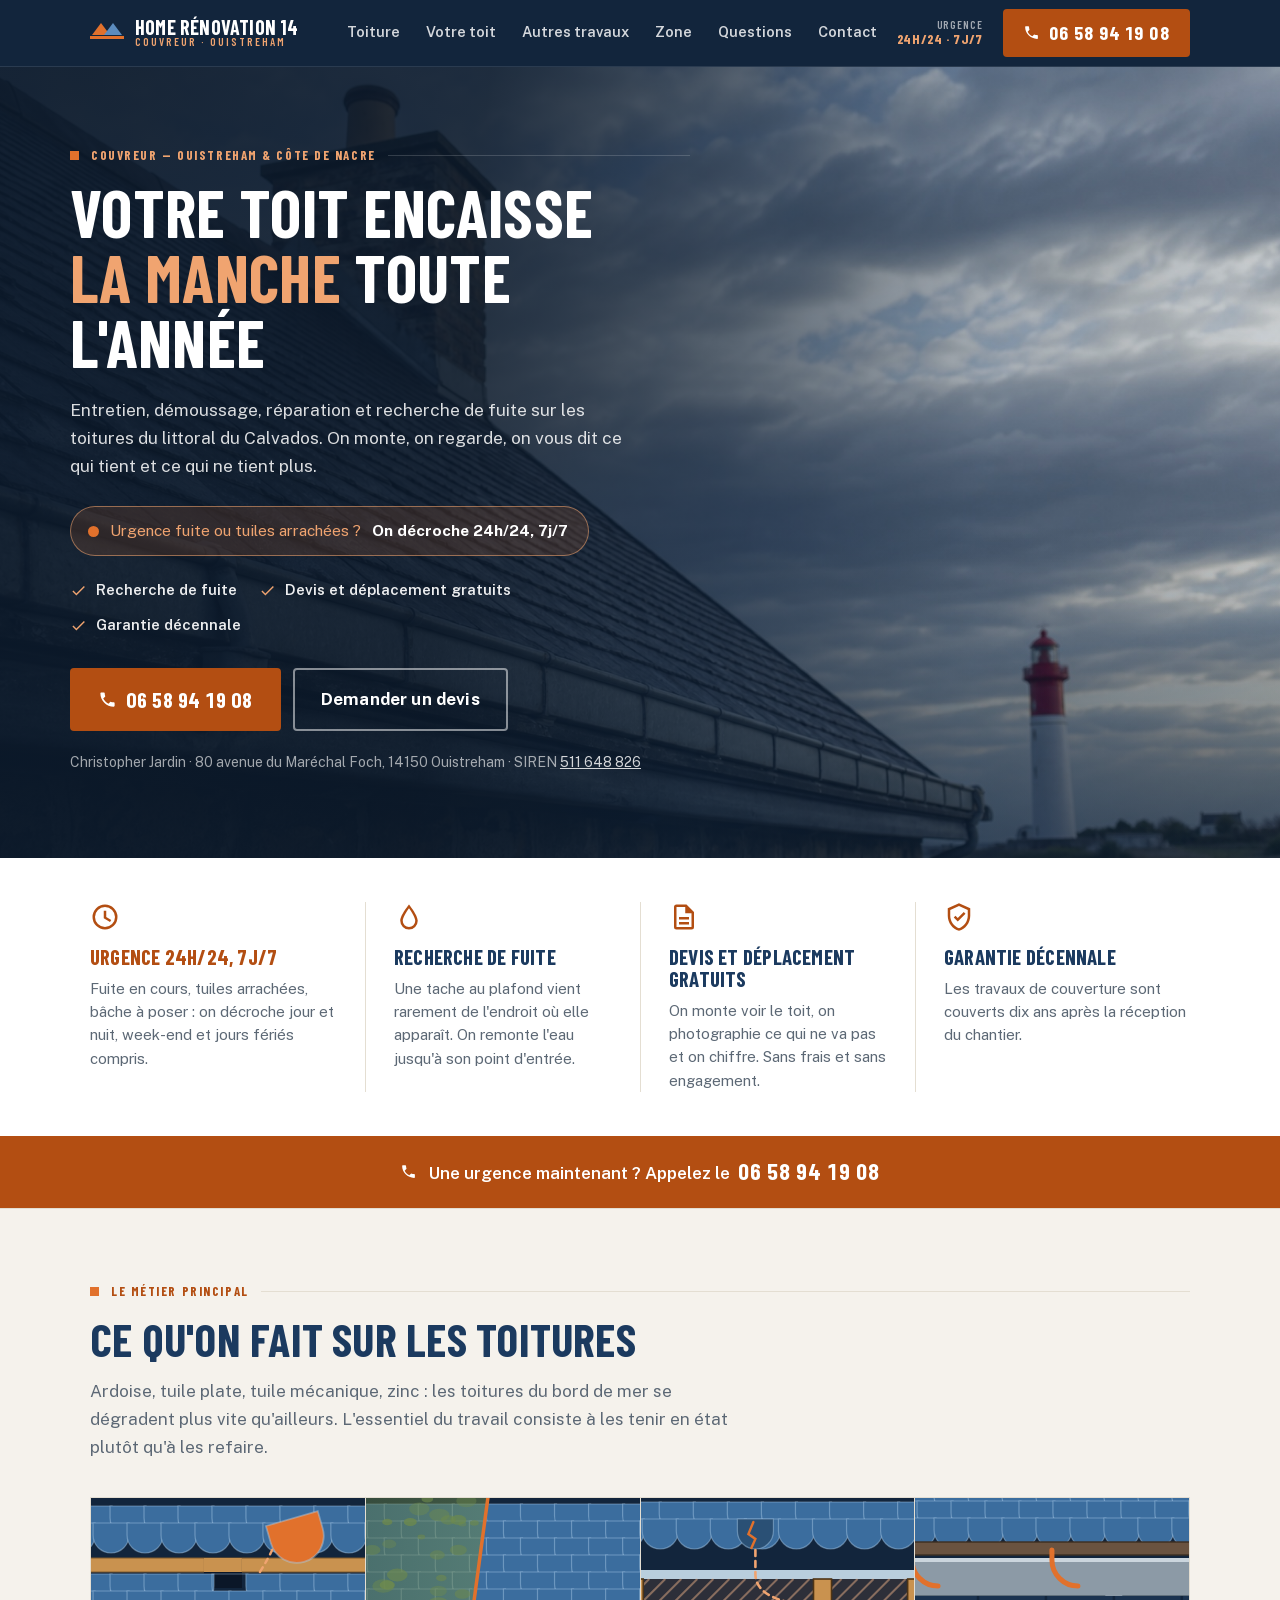
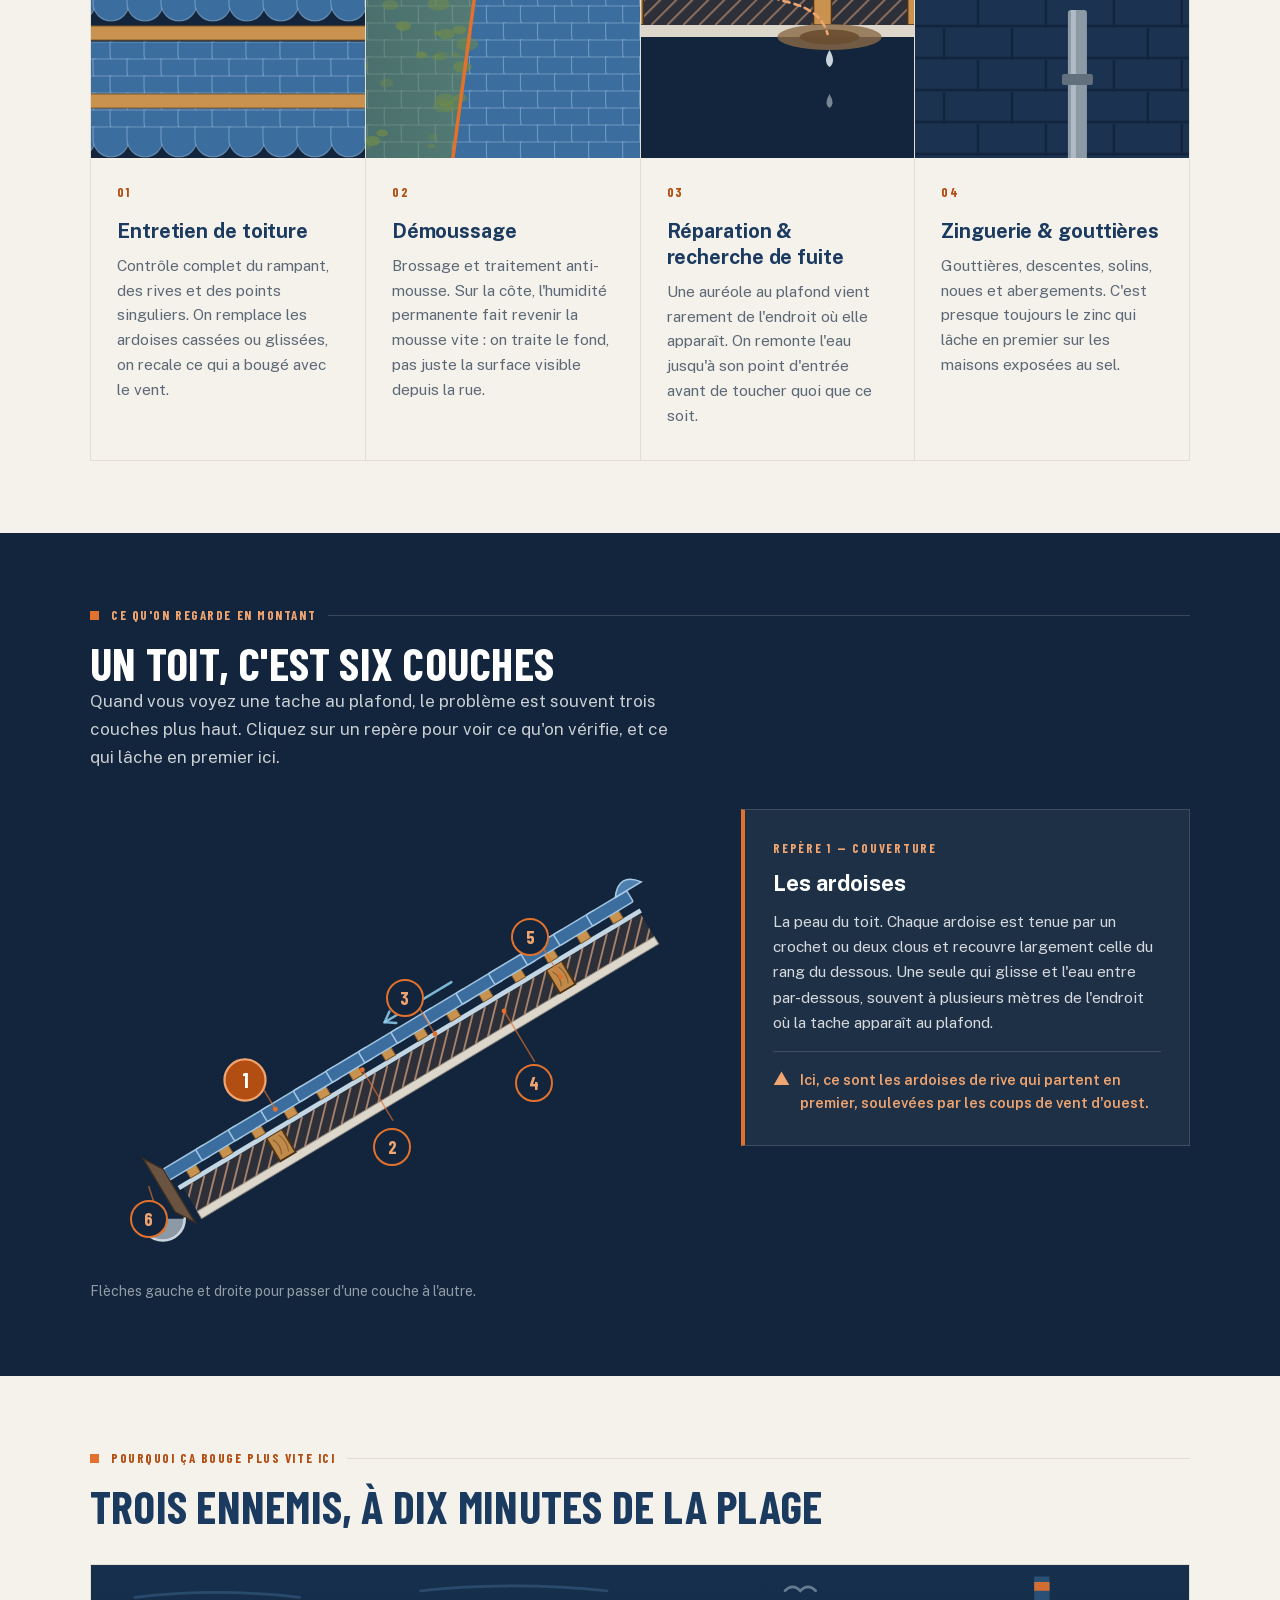
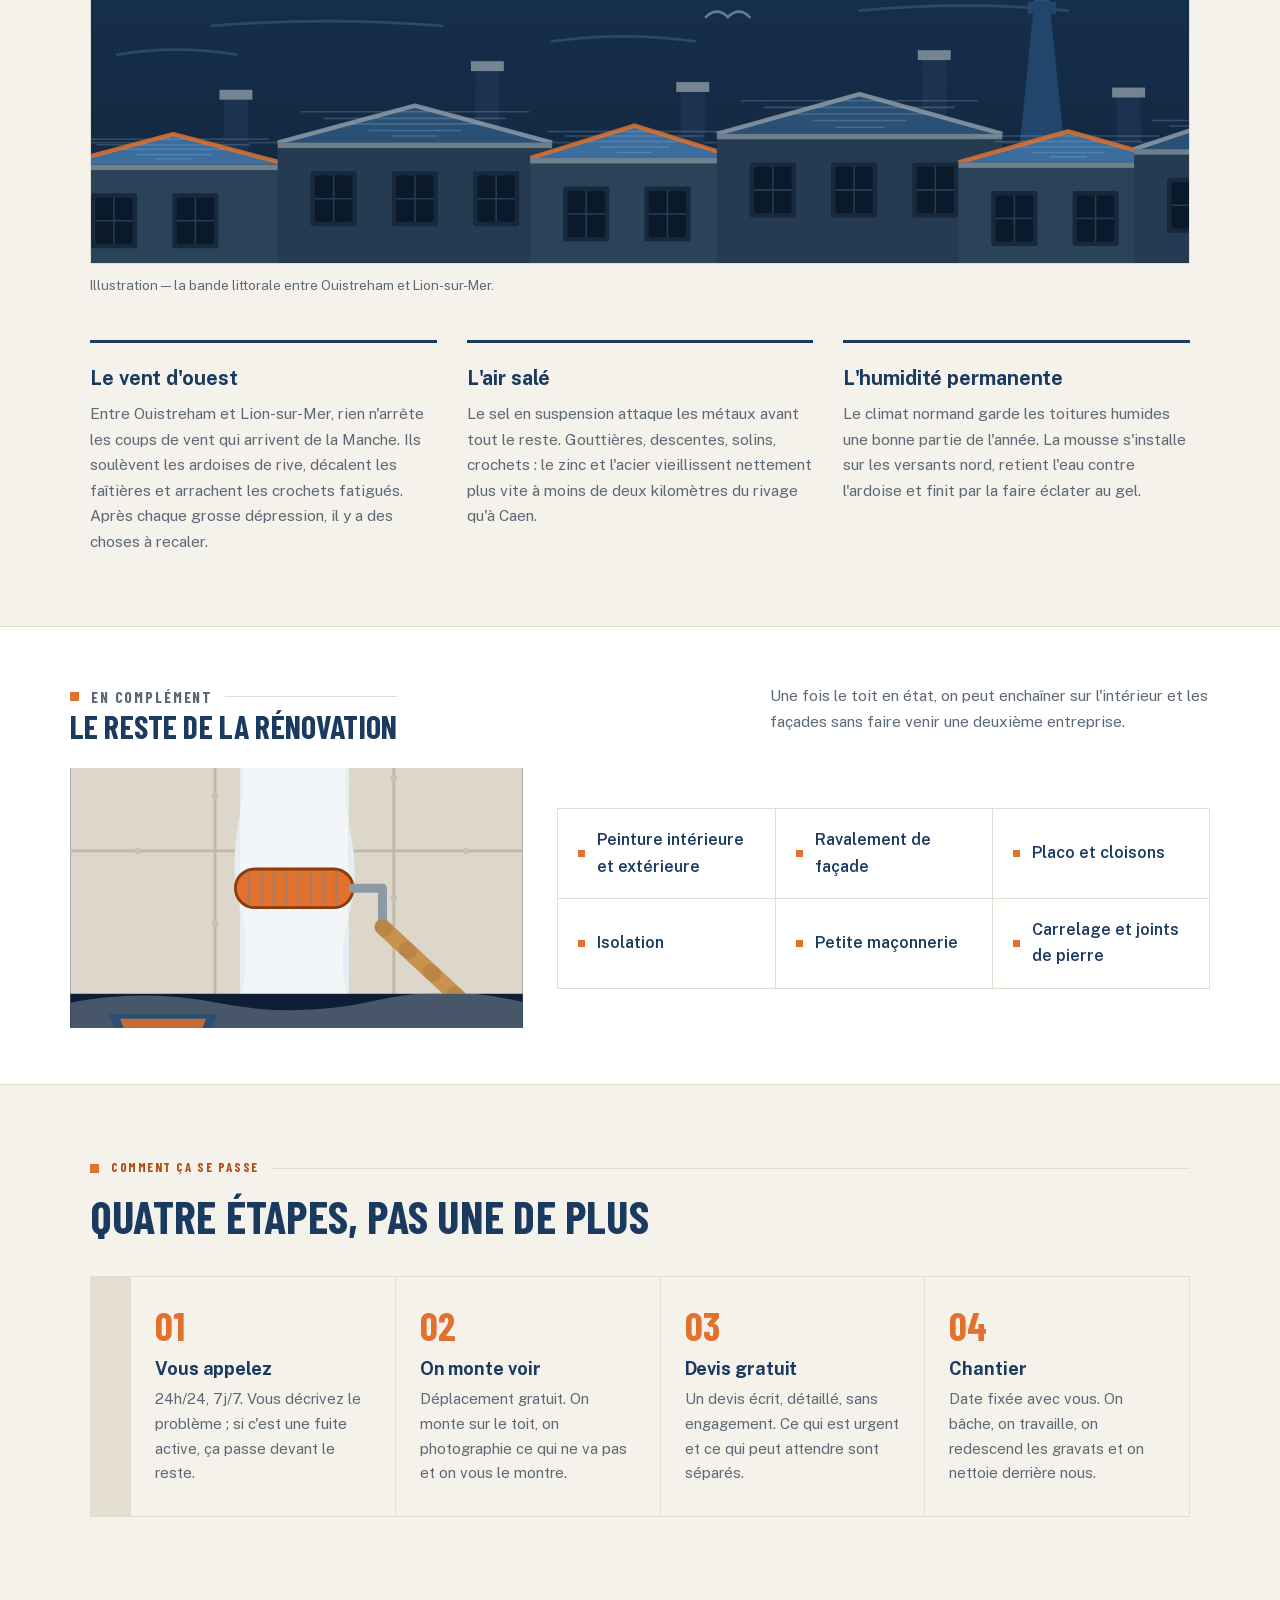
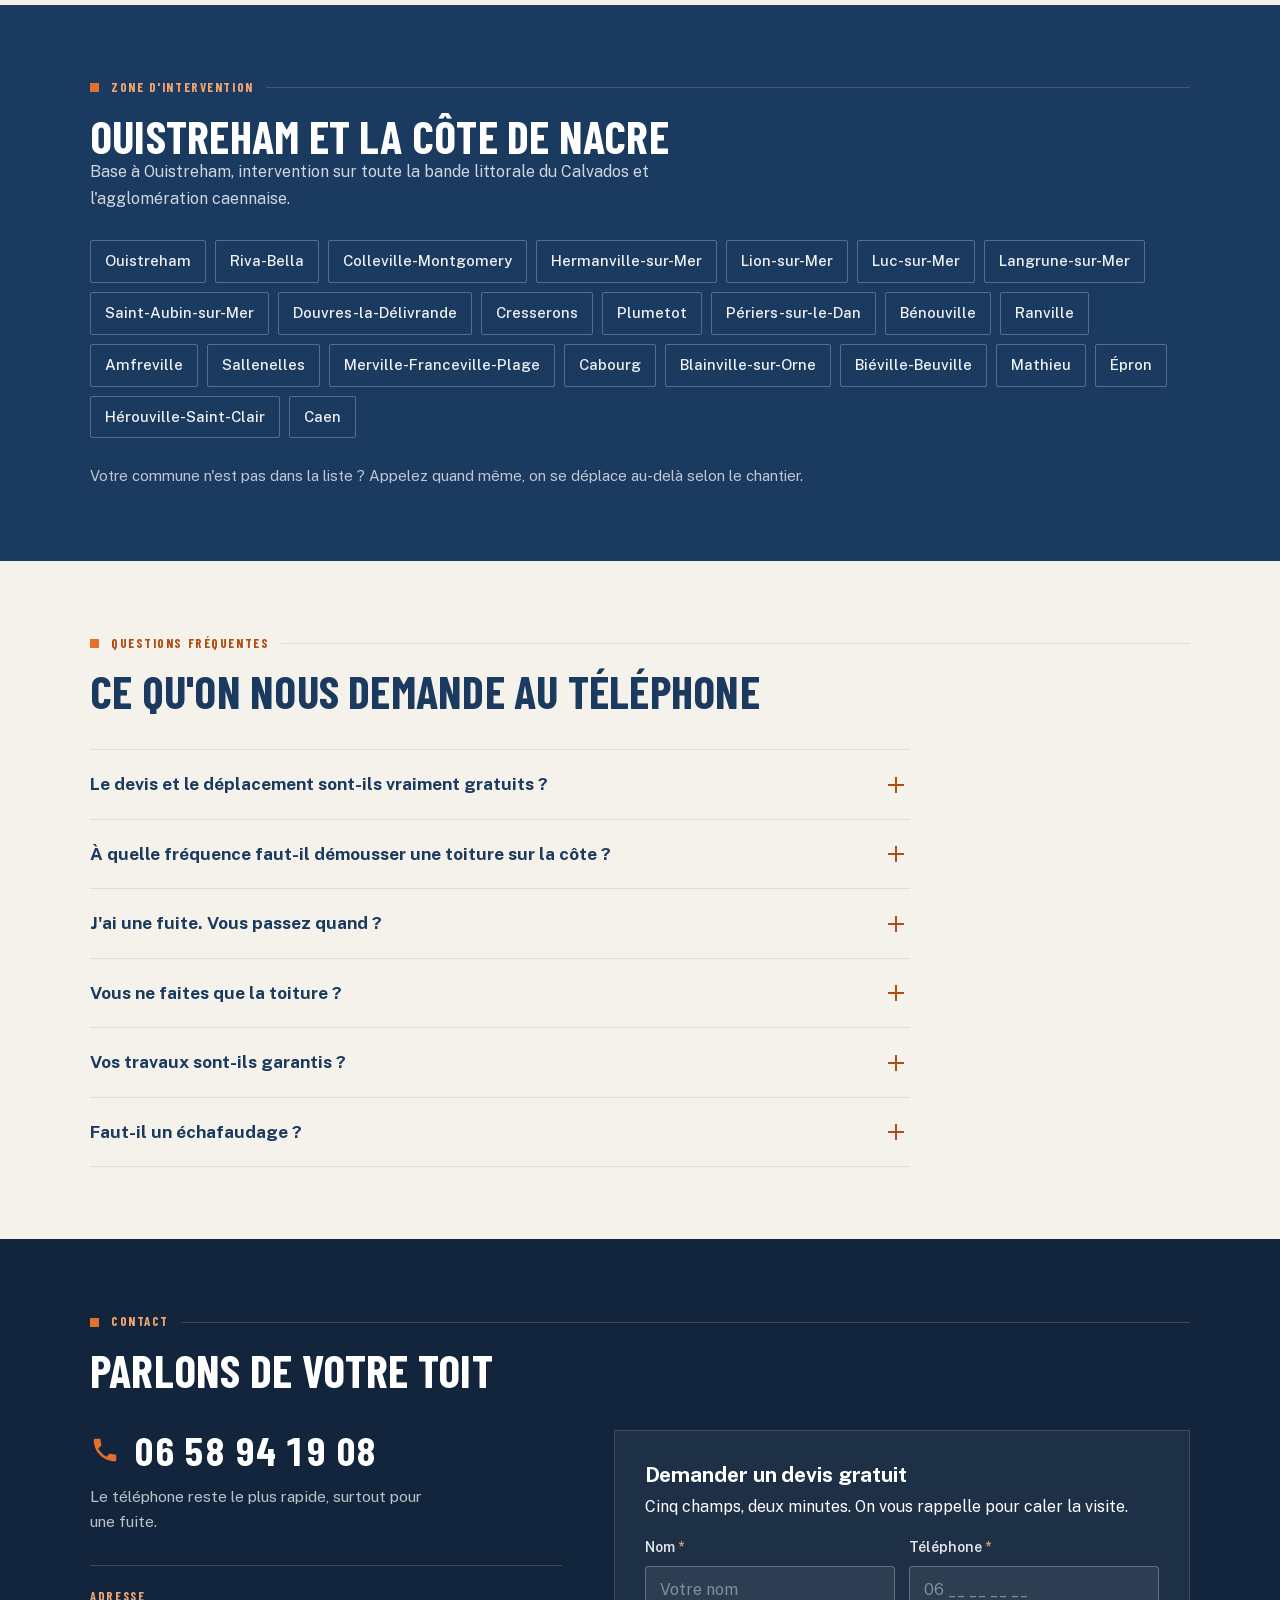
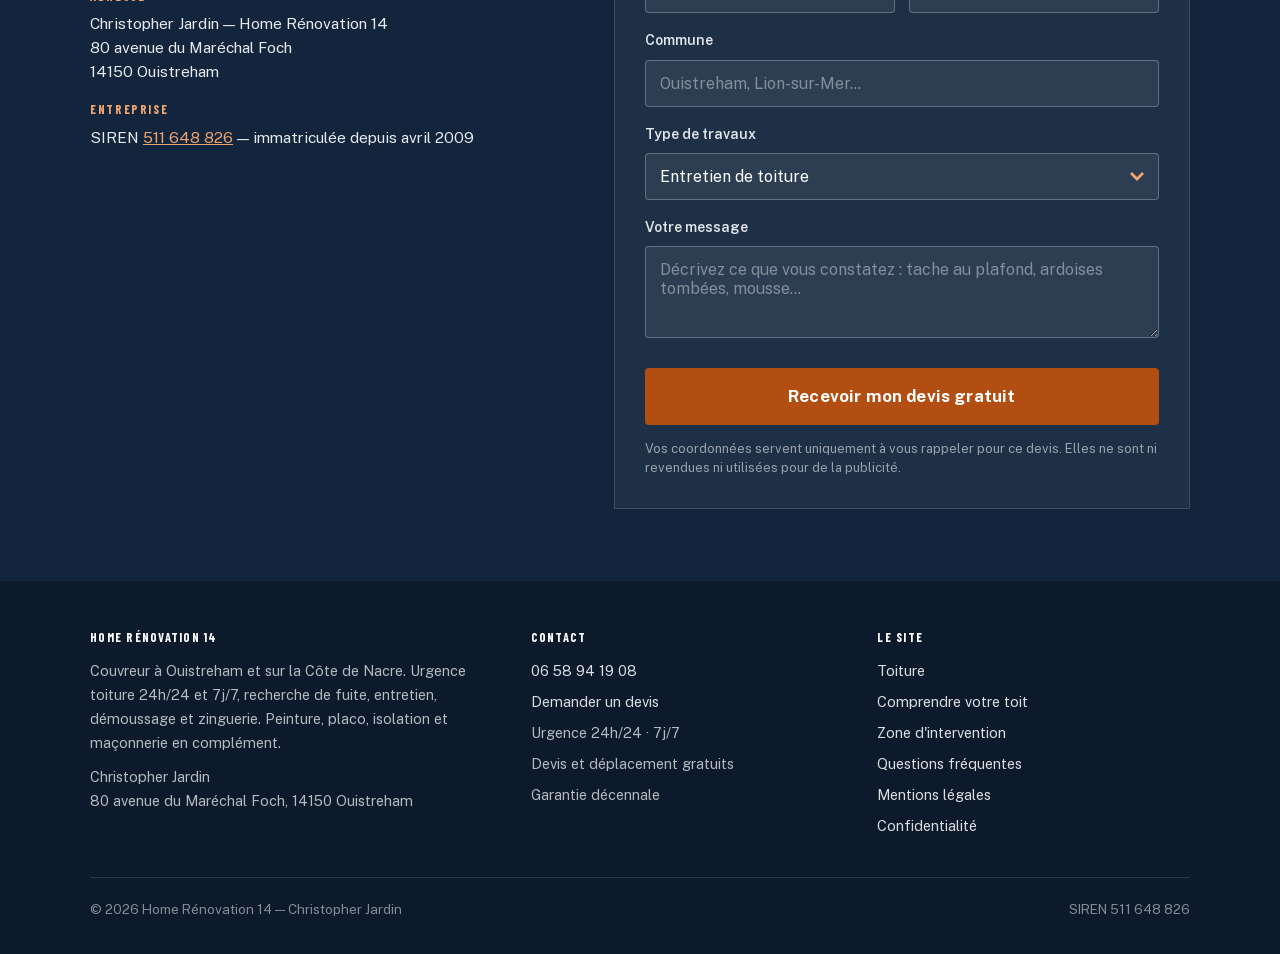
==== index.html @ 2c4ce5a7 "Urgence 24h/24 mise en avant, photo réelle en hero Les quatre arguments qui font décrocher le téléph" ====
<!DOCTYPE html>
<html lang="fr">
<head>
<meta charset="UTF-8">
<meta name="viewport" content="width=device-width, initial-scale=1">
<title>Couvreur Ouistreham (14) — Urgence toiture 24h/24, 7j/7 | Recherche de fuite, devis gratuit</title>
<meta name="description" content="Couvreur à Ouistreham et sur la Côte de Nacre. Urgence toiture 24h/24 et 7j/7, recherche de fuite, entretien, démoussage, zinguerie. Devis et déplacement gratuits, garantie décennale. 06 58 94 19 08.">
<meta name="theme-color" content="#12253C">
<meta name="author" content="Christopher Jardin — Home Rénovation 14">
<link rel="canonical" href="https://znk-v.github.io/home-renovation-14/">

<meta property="og:title" content="Home Rénovation 14 — Couvreur à Ouistreham (Calvados)">
<meta property="og:description" content="Urgence toiture 24h/24, 7j/7. Recherche de fuite, entretien, démoussage, zinguerie sur la Côte de Nacre. Devis et déplacement gratuits, garantie décennale.">
<meta property="og:type" content="website">
<meta property="og:locale" content="fr_FR">
<meta property="og:site_name" content="Home Rénovation 14">
<meta property="og:url" content="https://znk-v.github.io/home-renovation-14/">
<meta property="og:image" content="https://znk-v.github.io/home-renovation-14/og-image.jpg">
<meta property="og:image:width" content="1200">
<meta property="og:image:height" content="630">
<meta property="og:image:alt" content="Home Rénovation 14 — couvreur à Ouistreham, devis et déplacement gratuits">
<meta name="twitter:card" content="summary_large_image">

<link rel="icon" href="favicon.ico" sizes="any">
<link rel="icon" type="image/svg+xml" href="img/favicon.svg">
<link rel="apple-touch-icon" sizes="180x180" href="img/apple-touch-icon.png">

<link rel="preload" href="fonts/barlow-condensed-700-latin.woff2" as="font" type="font/woff2" crossorigin>
<link rel="preload" href="fonts/public-sans-var-latin.woff2" as="font" type="font/woff2" crossorigin>
<link rel="stylesheet" href="css/style.css">
</head>
<body>
<a class="skip" href="#contenu">Aller au contenu</a>

<!-- ======================= HEADER ======================= -->
<header class="hdr">
  <div class="wrap hdr-in">
    <a class="mark" href="#contenu" aria-label="Home Rénovation 14, retour en haut">
      <svg width="34" height="30" viewBox="0 0 34 30" aria-hidden="true">
        <path d="M2 17 L11 5 L20 17 Z" fill="#E1712C"/>
        <path d="M14 17 L23 5 L32 17 Z" fill="#5C8CBE"/>
        <path d="M0 18 h34 v3 H0 z" fill="#E1712C"/>
      </svg>
      <span class="mark-txt"><b>Home Rénovation 14</b><span>Couvreur · Ouistreham</span></span>
    </a>
    <nav class="nav" aria-label="Navigation principale">
      <a href="#toiture">Toiture</a>
      <a href="#coupe">Votre toit</a>
      <a href="#autres">Autres travaux</a>
      <a href="#zone">Zone</a>
      <a href="#faq">Questions</a>
      <a href="#contact">Contact</a>
    </nav>
    <span class="hdr-247" aria-hidden="true">Urgence<b>24h/24 · 7j/7</b></span>
    <a class="btn btn-tel" href="tel:+33658941908">
      <svg width="17" height="17" viewBox="0 0 24 24" fill="currentColor" aria-hidden="true"><path d="M6.6 10.8c1.4 2.8 3.8 5.1 6.6 6.6l2.2-2.2c.3-.3.7-.4 1-.2 1.2.4 2.4.6 3.6.6.6 0 1 .4 1 1V20c0 .6-.4 1-1 1-9.4 0-17-7.6-17-17 0-.6.4-1 1-1h3.5c.6 0 1 .4 1 1 0 1.3.2 2.5.6 3.6.1.4 0 .8-.2 1l-2.3 2.2z"/></svg>
      <span class="tel-num">06 58 94 19 08</span>
    </a>
  </div>
</header>

<main id="contenu">

<!-- ======================= HERO ======================= -->
<section class="hero dark">
  <picture>
    <source media="(max-width:600px)" srcset="img/hero-toiture-900.jpg">
    <img class="hero-photo" src="img/hero-toiture.jpg" width="1800" height="1013" fetchpriority="high"
         alt="Toiture en ardoise et gouttière zinc en bord de mer, un phare de la Côte de Nacre en arrière-plan">
  </picture>
  <span class="hero-voile" aria-hidden="true"></span>
  <div class="wrap hero-in">
    <div class="hero-txt">
      <p class="sur">Couvreur — Ouistreham &amp; Côte de Nacre</p>
      <h1>Votre toit encaisse<br><em>la Manche</em> toute l'année</h1>
      <p class="hero-lede">Entretien, démoussage, réparation et recherche de fuite sur les toitures
        du littoral du Calvados. On monte, on regarde, on vous dit ce qui tient et ce qui ne tient plus.</p>
      <p class="urgence-pill">
        <span class="pastille" aria-hidden="true"></span>
        Urgence fuite ou tuiles arrachées&nbsp;? <b>On décroche 24h/24, 7j/7</b>
      </p>
      <ul class="promesses">
        <li><svg width="17" height="17" viewBox="0 0 24 24" fill="currentColor" aria-hidden="true"><path d="M9 16.2 4.8 12l-1.4 1.4L9 19 21 7l-1.4-1.4z"/></svg> Recherche de fuite</li>
        <li><svg width="17" height="17" viewBox="0 0 24 24" fill="currentColor" aria-hidden="true"><path d="M9 16.2 4.8 12l-1.4 1.4L9 19 21 7l-1.4-1.4z"/></svg> Devis et déplacement gratuits</li>
        <li><svg width="17" height="17" viewBox="0 0 24 24" fill="currentColor" aria-hidden="true"><path d="M9 16.2 4.8 12l-1.4 1.4L9 19 21 7l-1.4-1.4z"/></svg> Garantie décennale</li>
      </ul>
      <div class="hero-cta">
        <a class="btn btn-tel" href="tel:+33658941908">
          <svg width="19" height="19" viewBox="0 0 24 24" fill="currentColor" aria-hidden="true"><path d="M6.6 10.8c1.4 2.8 3.8 5.1 6.6 6.6l2.2-2.2c.3-.3.7-.4 1-.2 1.2.4 2.4.6 3.6.6.6 0 1 .4 1 1V20c0 .6-.4 1-1 1-9.4 0-17-7.6-17-17 0-.6.4-1 1-1h3.5c.6 0 1 .4 1 1 0 1.3.2 2.5.6 3.6.1.4 0 .8-.2 1l-2.3 2.2z"/></svg>
          <span class="tel-num" style="font-size:21px">06 58 94 19 08</span>
        </a>
        <a class="btn btn-ghost" href="#contact">Demander un devis</a>
      </div>
      <p class="hero-note">Christopher Jardin · 80 avenue du Maréchal Foch, 14150 Ouistreham ·
        SIREN <a href="https://annuaire-entreprises.data.gouv.fr/entreprise/511648826" target="_blank" rel="noopener">511&nbsp;648&nbsp;826</a></p>
    </div>
  </div>
</section>

<!-- ======================= LES 4 ATOUTS ======================= -->
<section class="atouts" aria-label="Nos engagements">
  <div class="wrap atouts-grid">
      <article class="atout atout-247">
        <svg class="atout-ico" width="30" height="30" viewBox="0 0 24 24" fill="currentColor" aria-hidden="true"><path d="M12 2a10 10 0 1 0 0 20 10 10 0 0 0 0-20zm0 18a8 8 0 1 1 0-16 8 8 0 0 1 0 16zm1-13h-2v6l5 3 1-1.7-4-2.3z"/></svg>
        <h2>Urgence 24h/24, 7j/7</h2>
        <p>Fuite en cours, tuiles arrachées, bâche à poser : on décroche jour et nuit, week-end et jours fériés compris.</p>
      </article>
      <article class="atout atout-fuite">
        <svg class="atout-ico" width="30" height="30" viewBox="0 0 24 24" fill="currentColor" aria-hidden="true"><path d="M12 2S5 10.5 5 15a7 7 0 0 0 14 0c0-4.5-7-13-7-13zm0 18a5 5 0 0 1-5-5c0-2.6 3.2-7.6 5-10.1 1.8 2.5 5 7.5 5 10.1a5 5 0 0 1-5 5z"/></svg>
        <h2>Recherche de fuite</h2>
        <p>Une tache au plafond vient rarement de l'endroit où elle apparaît. On remonte l'eau jusqu'à son point d'entrée.</p>
      </article>
      <article class="atout atout-devis">
        <svg class="atout-ico" width="30" height="30" viewBox="0 0 24 24" fill="currentColor" aria-hidden="true"><path d="M14 2H6a2 2 0 0 0-2 2v16a2 2 0 0 0 2 2h12a2 2 0 0 0 2-2V8l-6-6zm4 18H6V4h7v5h5v11zM8 12h8v2H8v-2zm0 4h8v2H8v-2z"/></svg>
        <h2>Devis et déplacement gratuits</h2>
        <p>On monte voir le toit, on photographie ce qui ne va pas et on chiffre. Sans frais et sans engagement.</p>
      </article>
      <article class="atout atout-decennale">
        <svg class="atout-ico" width="30" height="30" viewBox="0 0 24 24" fill="currentColor" aria-hidden="true"><path d="M12 1 3 5v6c0 5.6 3.8 10.7 9 12 5.2-1.3 9-6.4 9-12V5l-9-4zm0 2.2 7 3.1V11c0 4.5-3 8.7-7 9.9-4-1.2-7-5.4-7-9.9V6.3l7-3.1zm-1 12.3-3.2-3.2 1.4-1.4L11 12.7l4.8-4.8 1.4 1.4-6.2 6.2z"/></svg>
        <h2>Garantie décennale</h2>
        <p>Les travaux de couverture sont couverts dix ans après la réception du chantier.</p>
      </article>
  </div>
  <a class="atouts-cta" href="tel:+33658941908">
    <svg width="17" height="17" viewBox="0 0 24 24" fill="currentColor" aria-hidden="true"><path d="M6.6 10.8c1.4 2.8 3.8 5.1 6.6 6.6l2.2-2.2c.3-.3.7-.4 1-.2 1.2.4 2.4.6 3.6.6.6 0 1 .4 1 1V20c0 .6-.4 1-1 1-9.4 0-17-7.6-17-17 0-.6.4-1 1-1h3.5c.6 0 1 .4 1 1 0 1.3.2 2.5.6 3.6.1.4 0 .8-.2 1l-2.3 2.2z"/></svg>
    <span>Une urgence maintenant&nbsp;? Appelez le <b>06 58 94 19 08</b></span>
  </a>
</section>

<!-- ======================= TOITURE ======================= -->
<section class="sect" id="toiture">
  <div class="wrap">
    <p class="sur">Le métier principal</p>
    <h2>Ce qu'on fait sur les toitures</h2>
    <p class="mesure" style="font-size:17px;color:var(--galet);margin-top:14px">
      Ardoise, tuile plate, tuile mécanique, zinc : les toitures du bord de mer se dégradent plus vite
      qu'ailleurs. L'essentiel du travail consiste à les tenir en état plutôt qu'à les refaire.</p>

    <div class="grid4">
      <article class="presta">
        <img class="presta-ill" src="img/ill-entretien.svg" alt="Pan de toiture en ardoise, une ardoise déposée laissant voir le liteau" width="400" height="260" loading="lazy">
        <div class="presta-txt">
          <span class="no">01</span>
          <h3>Entretien de toiture</h3>
          <p>Contrôle complet du rampant, des rives et des points singuliers. On remplace les ardoises
          cassées ou glissées, on recale ce qui a bougé avec le vent.</p>
        </div>
      </article>
      <article class="presta">
        <img class="presta-ill" src="img/ill-demoussage.svg" alt="Toiture en ardoise, moitié envahie de mousse, moitié nettoyée" width="400" height="260" loading="lazy">
        <div class="presta-txt">
          <span class="no">02</span>
          <h3>Démoussage</h3>
          <p>Brossage et traitement anti-mousse. Sur la côte, l'humidité permanente fait revenir la mousse
          vite : on traite le fond, pas juste la surface visible depuis la rue.</p>
        </div>
      </article>
      <article class="presta">
        <img class="presta-ill" src="img/ill-fuite.svg" alt="Trajet d'une infiltration, de l'ardoise fendue jusqu'à la tache au plafond" width="400" height="260" loading="lazy">
        <div class="presta-txt">
          <span class="no">03</span>
          <h3>Réparation &amp; recherche de fuite</h3>
          <p>Une auréole au plafond vient rarement de l'endroit où elle apparaît. On remonte l'eau
          jusqu'à son point d'entrée avant de toucher quoi que ce soit.</p>
        </div>
      </article>
      <article class="presta">
        <img class="presta-ill" src="img/ill-zinguerie.svg" alt="Détail de zinguerie : gouttière zinc, crochets et descente d'eau pluviale" width="400" height="260" loading="lazy">
        <div class="presta-txt">
          <span class="no">04</span>
          <h3>Zinguerie &amp; gouttières</h3>
          <p>Gouttières, descentes, solins, noues et abergements. C'est presque toujours le zinc qui
          lâche en premier sur les maisons exposées au sel.</p>
        </div>
      </article>
    </div>
  </div>
</section>

<!-- ======================= COUPE (signature) ======================= -->
<section class="sect coupe dark" id="coupe">
  <div class="wrap">
    <p class="sur">Ce qu'on regarde en montant</p>
    <h2>Un toit, c'est six couches</h2>
    <p class="coupe-lede">Quand vous voyez une tache au plafond, le problème est souvent trois couches
      plus haut. Cliquez sur un repère pour voir ce qu'on vérifie, et ce qui lâche en premier ici.</p>

    <div class="coupe-grid">
      <div class="coupe-fig">
        <svg class="art-cut" viewBox="0 0 640 480" role="img" aria-labelledby="cutT" xmlns="http://www.w3.org/2000/svg">
<title id="cutT">Coupe d'un rampant de toiture en ardoise : couverture, liteaux, écran sous-toiture, isolation, charpente et gouttière zinc</title>
<defs><clipPath id="clipIso"><rect x="-6" y="14.5" width="562" height="28.5"/></clipPath></defs>
<g transform="translate(96,384) rotate(-31)">
<g class="cch" style="--d:0">
<rect x="-6" y="43" width="562" height="9" fill="#DCD6CB" stroke="#8E8A80" stroke-width="1"/>
</g>
<rect x="-6" y="14.5" width="562" height="28.5" fill="#E1712C" fill-opacity=".13"/>
<g class="cch" style="--d:1">
<g clip-path="url(#clipIso)" stroke="#F5B98C" stroke-opacity=".6" stroke-width="2">
<line x1="-40" y1="14.5" x2="-68.5" y2="43"/>
<line x1="-25" y1="14.5" x2="-53.5" y2="43"/>
<line x1="-10" y1="14.5" x2="-38.5" y2="43"/>
<line x1="5" y1="14.5" x2="-23.5" y2="43"/>
<line x1="20" y1="14.5" x2="-8.5" y2="43"/>
<line x1="35" y1="14.5" x2="6.5" y2="43"/>
<line x1="50" y1="14.5" x2="21.5" y2="43"/>
<line x1="65" y1="14.5" x2="36.5" y2="43"/>
<line x1="80" y1="14.5" x2="51.5" y2="43"/>
<line x1="95" y1="14.5" x2="66.5" y2="43"/>
<line x1="110" y1="14.5" x2="81.5" y2="43"/>
<line x1="125" y1="14.5" x2="96.5" y2="43"/>
<line x1="140" y1="14.5" x2="111.5" y2="43"/>
<line x1="155" y1="14.5" x2="126.5" y2="43"/>
<line x1="170" y1="14.5" x2="141.5" y2="43"/>
<line x1="185" y1="14.5" x2="156.5" y2="43"/>
<line x1="200" y1="14.5" x2="171.5" y2="43"/>
<line x1="215" y1="14.5" x2="186.5" y2="43"/>
<line x1="230" y1="14.5" x2="201.5" y2="43"/>
<line x1="245" y1="14.5" x2="216.5" y2="43"/>
<line x1="260" y1="14.5" x2="231.5" y2="43"/>
<line x1="275" y1="14.5" x2="246.5" y2="43"/>
<line x1="290" y1="14.5" x2="261.5" y2="43"/>
<line x1="305" y1="14.5" x2="276.5" y2="43"/>
<line x1="320" y1="14.5" x2="291.5" y2="43"/>
<line x1="335" y1="14.5" x2="306.5" y2="43"/>
<line x1="350" y1="14.5" x2="321.5" y2="43"/>
<line x1="365" y1="14.5" x2="336.5" y2="43"/>
<line x1="380" y1="14.5" x2="351.5" y2="43"/>
<line x1="395" y1="14.5" x2="366.5" y2="43"/>
<line x1="410" y1="14.5" x2="381.5" y2="43"/>
<line x1="425" y1="14.5" x2="396.5" y2="43"/>
<line x1="440" y1="14.5" x2="411.5" y2="43"/>
<line x1="455" y1="14.5" x2="426.5" y2="43"/>
<line x1="470" y1="14.5" x2="441.5" y2="43"/>
<line x1="485" y1="14.5" x2="456.5" y2="43"/>
<line x1="500" y1="14.5" x2="471.5" y2="43"/>
<line x1="515" y1="14.5" x2="486.5" y2="43"/>
<line x1="530" y1="14.5" x2="501.5" y2="43"/>
<line x1="545" y1="14.5" x2="516.5" y2="43"/>
<line x1="560" y1="14.5" x2="531.5" y2="43"/>
<line x1="575" y1="14.5" x2="546.5" y2="43"/>
<line x1="590" y1="14.5" x2="561.5" y2="43"/>
</g>
</g>
<g class="cch" style="--d:2">
<rect x="96" y="14.5" width="19" height="28.5" fill="#C08A4A" stroke="#4E3415" stroke-width="2"/>
<path d="M101 19.5 q5 9 0 18 M109 18.5 q4.5 10 0 20" stroke="#8A6031" stroke-width="1.2" fill="none"/>
<rect x="440" y="14.5" width="19" height="28.5" fill="#C08A4A" stroke="#4E3415" stroke-width="2"/>
<path d="M445 19.5 q5 9 0 18 M453 18.5 q4.5 10 0 20" stroke="#8A6031" stroke-width="1.2" fill="none"/>
</g>
<g class="cch" style="--d:3">
<rect x="-10" y="9.5" width="568" height="5.0" fill="#C3D6E3"/>
</g>
<g class="cch" style="--d:4">
<rect x="6" y="0" width="12" height="9.5" fill="#C9924F" stroke="#7F5A2C" stroke-width="1"/>
<rect x="46" y="0" width="12" height="9.5" fill="#C9924F" stroke="#7F5A2C" stroke-width="1"/>
<rect x="86" y="0" width="12" height="9.5" fill="#C9924F" stroke="#7F5A2C" stroke-width="1"/>
<rect x="126" y="0" width="12" height="9.5" fill="#C9924F" stroke="#7F5A2C" stroke-width="1"/>
<rect x="166" y="0" width="12" height="9.5" fill="#C9924F" stroke="#7F5A2C" stroke-width="1"/>
<rect x="206" y="0" width="12" height="9.5" fill="#C9924F" stroke="#7F5A2C" stroke-width="1"/>
<rect x="246" y="0" width="12" height="9.5" fill="#C9924F" stroke="#7F5A2C" stroke-width="1"/>
<rect x="286" y="0" width="12" height="9.5" fill="#C9924F" stroke="#7F5A2C" stroke-width="1"/>
<rect x="326" y="0" width="12" height="9.5" fill="#C9924F" stroke="#7F5A2C" stroke-width="1"/>
<rect x="366" y="0" width="12" height="9.5" fill="#C9924F" stroke="#7F5A2C" stroke-width="1"/>
<rect x="406" y="0" width="12" height="9.5" fill="#C9924F" stroke="#7F5A2C" stroke-width="1"/>
<rect x="446" y="0" width="12" height="9.5" fill="#C9924F" stroke="#7F5A2C" stroke-width="1"/>
<rect x="486" y="0" width="12" height="9.5" fill="#C9924F" stroke="#7F5A2C" stroke-width="1"/>
<rect x="526" y="0" width="12" height="9.5" fill="#C9924F" stroke="#7F5A2C" stroke-width="1"/>
</g>
<g class="cch" style="--d:5">
<rect x="-14" y="-13.5" width="50" height="13.5" rx="1.5" fill="#3B6D9E" stroke="#A8CBE6" stroke-opacity=".95" stroke-width="1.6"/>
<rect x="26" y="-13.5" width="50" height="13.5" rx="1.5" fill="#3B6D9E" stroke="#A8CBE6" stroke-opacity=".95" stroke-width="1.6"/>
<rect x="66" y="-13.5" width="50" height="13.5" rx="1.5" fill="#3B6D9E" stroke="#A8CBE6" stroke-opacity=".95" stroke-width="1.6"/>
<rect x="106" y="-13.5" width="50" height="13.5" rx="1.5" fill="#3B6D9E" stroke="#A8CBE6" stroke-opacity=".95" stroke-width="1.6"/>
<rect x="146" y="-13.5" width="50" height="13.5" rx="1.5" fill="#3B6D9E" stroke="#A8CBE6" stroke-opacity=".95" stroke-width="1.6"/>
<rect x="186" y="-13.5" width="50" height="13.5" rx="1.5" fill="#3B6D9E" stroke="#A8CBE6" stroke-opacity=".95" stroke-width="1.6"/>
<rect x="226" y="-13.5" width="50" height="13.5" rx="1.5" fill="#3B6D9E" stroke="#A8CBE6" stroke-opacity=".95" stroke-width="1.6"/>
<rect x="266" y="-13.5" width="50" height="13.5" rx="1.5" fill="#3B6D9E" stroke="#A8CBE6" stroke-opacity=".95" stroke-width="1.6"/>
<rect x="306" y="-13.5" width="50" height="13.5" rx="1.5" fill="#3B6D9E" stroke="#A8CBE6" stroke-opacity=".95" stroke-width="1.6"/>
<rect x="346" y="-13.5" width="50" height="13.5" rx="1.5" fill="#3B6D9E" stroke="#A8CBE6" stroke-opacity=".95" stroke-width="1.6"/>
<rect x="386" y="-13.5" width="50" height="13.5" rx="1.5" fill="#3B6D9E" stroke="#A8CBE6" stroke-opacity=".95" stroke-width="1.6"/>
<rect x="426" y="-13.5" width="50" height="13.5" rx="1.5" fill="#3B6D9E" stroke="#A8CBE6" stroke-opacity=".95" stroke-width="1.6"/>
<rect x="466" y="-13.5" width="50" height="13.5" rx="1.5" fill="#3B6D9E" stroke="#A8CBE6" stroke-opacity=".95" stroke-width="1.6"/>
<rect x="506" y="-13.5" width="50" height="13.5" rx="1.5" fill="#3B6D9E" stroke="#A8CBE6" stroke-opacity=".95" stroke-width="1.6"/>
<path d="M542 -13.5 q16 -21 32 0 z" fill="#4E80AF" stroke="#A8CBE6" stroke-width="1.6"/>
</g>
<g class="cch" style="--d:7" stroke="#8FD0F0" stroke-opacity=".85" stroke-width="2.6" stroke-linecap="round" fill="none">
<path d="M348 -26 L266 -26"/><path d="M276 -33 L266 -26 L276 -19"/>
</g>
</g>
<g class="cch" style="--d:6">
<path d="M77 379.6 L110.8 435.8 L89.8 424.8 L56 368.6 Z" fill="#6A5340" stroke="#3D2E22" stroke-width="1.4"/>
<path d="M53.8 431.8 a23 23 0 0 0 46 0 z" fill="#8C9AA6"/>
<path d="M53.8 431.8 a23 23 0 0 0 46 0" fill="none" stroke="#CBD5DD" stroke-width="2.8" stroke-linecap="round"/>
</g>
<g class="rappels cch" style="--d:8" stroke="#E1712C" stroke-opacity=".65" stroke-width="1.6" stroke-linecap="round">
<line x1="195.4" y1="316.4" x2="163.5" y2="263.3"/>
<circle cx="195.4" cy="316.4" r="2.6" fill="#E1712C" stroke="none"/>
<line x1="287" y1="274.8" x2="319" y2="327.9"/>
<circle cx="287" cy="274.8" r="2.6" fill="#E1712C" stroke="none"/>
<line x1="363.6" y1="237.2" x2="331.7" y2="184.1"/>
<circle cx="363.6" cy="237.2" r="2.6" fill="#E1712C" stroke="none"/>
<line x1="436.5" y1="212.9" x2="468.5" y2="266.1"/>
<circle cx="436.5" cy="212.9" r="2.6" fill="#E1712C" stroke="none"/>
<line x1="496.1" y1="177.1" x2="464.2" y2="124"/>
<circle cx="496.1" cy="177.1" r="2.6" fill="#E1712C" stroke="none"/>
<line x1="76.8" y1="443.8" x2="62" y2="398"/>
<circle cx="76.8" cy="443.8" r="2.6" fill="#E1712C" stroke="none"/>
</g>
</svg>
        <div id="hotspots" role="tablist" aria-label="Couches de la toiture">
          <button class="hot" role="tab" data-i="0" aria-selected="true"  aria-controls="cp" data-label="Ardoises"  style="--i:0;left:25.5%;top:54.8%">1</button>
          <button class="hot" role="tab" data-i="1" aria-selected="false" aria-controls="cp" data-label="Liteaux"   style="--i:1;left:49.8%;top:68.3%">2</button>
          <button class="hot" role="tab" data-i="2" aria-selected="false" aria-controls="cp" data-label="Écran"     style="--i:2;left:51.8%;top:38.3%">3</button>
          <button class="hot" role="tab" data-i="3" aria-selected="false" aria-controls="cp" data-label="Isolation" style="--i:3;left:73.2%;top:55.4%">4</button>
          <button class="hot" role="tab" data-i="4" aria-selected="false" aria-controls="cp" data-label="Charpente" style="--i:4;left:72.5%;top:25.8%">5</button>
          <button class="hot" role="tab" data-i="5" aria-selected="false" aria-controls="cp" data-label="Gouttière" style="--i:5;left:9.7%;top:82.9%">6</button>
        </div>
        <p class="coupe-hint">Flèches gauche et droite pour passer d'une couche à l'autre.</p>
      </div>

      <div class="coupe-panel" id="cp" role="tabpanel" tabindex="0" aria-live="polite">
        <span class="kicker" id="cpK">Repère 1</span>
        <h3 id="cpT">La couverture</h3>
        <p id="cpP">…</p>
        <p class="alerte">
          <svg width="17" height="17" viewBox="0 0 24 24" fill="currentColor" aria-hidden="true"><path d="M12 2 1 21h22L12 2zm1 15h-2v2h2v-2zm0-8h-2v6h2V9z"/></svg>
          <span id="cpA">…</span>
        </p>
      </div>
    </div>
  </div>
</section>

<!-- ======================= CLIMAT ======================= -->
<section class="sect" id="climat">
  <div class="wrap">
    <p class="sur">Pourquoi ça bouge plus vite ici</p>
    <h2>Trois ennemis, à dix minutes de la plage</h2>
    <img class="bandeau" src="img/ill-climat.svg" width="1000" height="300" loading="lazy"
         alt="Rangée de maisons normandes à toiture d'ardoise face à la Manche, le phare de Ouistreham au fond">
    <p class="bandeau-legende">Illustration — la bande littorale entre Ouistreham et Lion-sur-Mer.</p>

    <div class="climat" style="margin-top:44px">
      <article>
        <h3>Le vent d'ouest</h3>
        <p>Entre Ouistreham et Lion-sur-Mer, rien n'arrête les coups de vent qui arrivent de la Manche.
          Ils soulèvent les ardoises de rive, décalent les faîtières et arrachent les crochets fatigués.
          Après chaque grosse dépression, il y a des choses à recaler.</p>
      </article>
      <article>
        <h3>L'air salé</h3>
        <p>Le sel en suspension attaque les métaux avant tout le reste. Gouttières, descentes, solins,
          crochets : le zinc et l'acier vieillissent nettement plus vite à moins de deux kilomètres du
          rivage qu'à Caen.</p>
      </article>
      <article>
        <h3>L'humidité permanente</h3>
        <p>Le climat normand garde les toitures humides une bonne partie de l'année. La mousse s'installe
          sur les versants nord, retient l'eau contre l'ardoise et finit par la faire éclater au gel.</p>
      </article>
    </div>
  </div>
</section>

<!-- ======================= AUTRES MÉTIERS (secondaire) ======================= -->
<section class="secondaire" id="autres">
  <div class="wrap sect">
    <div class="sec-head">
      <div>
        <p class="sur">En complément</p>
        <h2>Le reste de la rénovation</h2>
      </div>
      <p>Une fois le toit en état, on peut enchaîner sur l'intérieur et les façades sans faire venir
        une deuxième entreprise.</p>
    </div>
    <div class="sec-grid">
      <img class="sec-ill" src="img/ill-autres.svg" width="400" height="260" loading="lazy"
           alt="Chantier intérieur : cloison en plaques de plâtre, bande de peinture fraîche, rouleau et bac">
    <ul class="sec-list">
      <li>Peinture intérieure et extérieure</li>
      <li>Ravalement de façade</li>
      <li>Placo et cloisons</li>
      <li>Isolation</li>
      <li>Petite maçonnerie</li>
      <li>Carrelage et joints de pierre</li>
    </ul>
    </div>
  </div>
</section>

<!-- ======================= MÉTHODE ======================= -->
<section class="sect" id="methode">
  <div class="wrap">
    <p class="sur">Comment ça se passe</p>
    <h2>Quatre étapes, pas une de plus</h2>
    <ol class="etapes">
      <li><span class="n">01</span><h3>Vous appelez</h3><p>24h/24, 7j/7. Vous décrivez le problème&nbsp;; si c'est une fuite active, ça passe devant le reste.</p></li>
      <li><span class="n">02</span><h3>On monte voir</h3><p>Déplacement gratuit. On monte sur le toit, on photographie ce qui ne va pas et on vous le montre.</p></li>
      <li><span class="n">03</span><h3>Devis gratuit</h3><p>Un devis écrit, détaillé, sans engagement. Ce qui est urgent et ce qui peut attendre sont séparés.</p></li>
      <li><span class="n">04</span><h3>Chantier</h3><p>Date fixée avec vous. On bâche, on travaille, on redescend les gravats et on nettoie derrière nous.</p></li>
    </ol>
  </div>
</section>

<!-- ======================= ZONE ======================= -->
<section class="sect zone dark" id="zone">
  <div class="wrap">
    <p class="sur">Zone d'intervention</p>
    <h2>Ouistreham et la Côte de Nacre</h2>
    <p class="zone-lede">Base à Ouistreham, intervention sur toute la bande littorale du Calvados
      et l'agglomération caennaise.</p>
    <ul class="communes">
      <li>Ouistreham</li><li>Riva-Bella</li><li>Colleville-Montgomery</li><li>Hermanville-sur-Mer</li>
      <li>Lion-sur-Mer</li><li>Luc-sur-Mer</li><li>Langrune-sur-Mer</li><li>Saint-Aubin-sur-Mer</li>
      <li>Douvres-la-Délivrande</li><li>Cresserons</li><li>Plumetot</li><li>Périers-sur-le-Dan</li>
      <li>Bénouville</li><li>Ranville</li><li>Amfreville</li><li>Sallenelles</li>
      <li>Merville-Franceville-Plage</li><li>Cabourg</li><li>Blainville-sur-Orne</li>
      <li>Biéville-Beuville</li><li>Mathieu</li><li>Épron</li><li>Hérouville-Saint-Clair</li><li>Caen</li>
    </ul>
    <p class="zone-out">Votre commune n'est pas dans la liste ? Appelez quand même, on se déplace au-delà
      selon le chantier.</p>
  </div>
</section>

<!-- ======================= FAQ ======================= -->
<section class="sect" id="faq">
  <div class="wrap">
    <p class="sur">Questions fréquentes</p>
    <h2>Ce qu'on nous demande au téléphone</h2>
    <div class="faq" id="faqList">

      <div class="faq-item">
        <h3><button class="faq-q" aria-expanded="false">Le devis et le déplacement sont-ils vraiment gratuits&nbsp;?</button></h3>
        <div class="faq-a"><div>Oui, les deux. On se déplace pour monter voir la toiture et vous remettre un devis
          écrit, sans que ça vous engage à quoi que ce soit et sans frais si vous ne donnez pas suite.</div></div>
      </div>

      <div class="faq-item">
        <h3><button class="faq-q" aria-expanded="false">À quelle fréquence faut-il démousser une toiture sur la côte&nbsp;?</button></h3>
        <div class="faq-a"><div>Comptez un passage tous les trois à cinq ans en bord de mer, contre sept à dix ans
          à l'intérieur des terres. Les versants nord et les toitures à faible pente se chargent le plus vite.
          Un contrôle visuel une fois par an suffit à voir si l'échéance approche.</div></div>
      </div>

      <div class="faq-item">
        <h3><button class="faq-q" aria-expanded="false">J'ai une fuite. Vous passez quand&nbsp;?</button></h3>
        <div class="faq-a"><div>On décroche 24h/24 et 7j/7, week-end et jours fériés compris. Une fuite active passe
          devant les chantiers d'entretien. Appelez plutôt que d'écrire&nbsp;: on vous dit au téléphone quand on
          arrive, et ce que vous pouvez faire en attendant pour limiter les dégâts à l'intérieur.</div></div>
      </div>

      <div class="faq-item">
        <h3><button class="faq-q" aria-expanded="false">Vous ne faites que la toiture&nbsp;?</button></h3>
        <div class="faq-a"><div>La toiture est l'activité principale. On fait aussi la peinture, le ravalement,
          le placo, l'isolation, la petite maçonnerie et le carrelage, ce qui évite de faire venir une seconde
          entreprise quand un chantier de toiture ouvre sur des reprises à l'intérieur.</div></div>
      </div>

      <div class="faq-item">
        <h3><button class="faq-q" aria-expanded="false">Vos travaux sont-ils garantis&nbsp;?</button></h3>
        <div class="faq-a"><div>Oui. Les travaux de couverture sont couverts par la garantie décennale&nbsp;:
          pendant dix ans après la réception du chantier, tout désordre qui compromet l'étanchéité ou la solidité
          de l'ouvrage est pris en charge. L'attestation vous est remise avec le devis.</div></div>
      </div>

      <div class="faq-item">
        <h3><button class="faq-q" aria-expanded="false">Faut-il un échafaudage&nbsp;?</button></h3>
        <div class="faq-a"><div>Pas systématiquement. Pour un démoussage ou le remplacement de quelques ardoises,
          une échelle de toit suffit dans la plupart des cas. On vous le dit lors de la visite&nbsp;: si un
          échafaudage est nécessaire, il apparaît sur le devis, jamais en supplément après coup.</div></div>
      </div>

    </div>
  </div>
</section>

<!-- ======================= CONTACT ======================= -->
<section class="sect contact dark" id="contact">
  <div class="wrap">
    <p class="sur">Contact</p>
    <h2>Parlons de votre toit</h2>

    <div class="contact-grid">
      <div>
        <a class="co-tel" href="tel:+33658941908">
          <svg width="30" height="30" viewBox="0 0 24 24" fill="currentColor" aria-hidden="true"><path d="M6.6 10.8c1.4 2.8 3.8 5.1 6.6 6.6l2.2-2.2c.3-.3.7-.4 1-.2 1.2.4 2.4.6 3.6.6.6 0 1 .4 1 1V20c0 .6-.4 1-1 1-9.4 0-17-7.6-17-17 0-.6.4-1 1-1h3.5c.6 0 1 .4 1 1 0 1.3.2 2.5.6 3.6.1.4 0 .8-.2 1l-2.3 2.2z"/></svg>
          06 58 94 19 08
        </a>
        <p class="co-sub">Le téléphone reste le plus rapide, surtout pour une fuite.</p>

        <dl class="co-bloc">
          <dt>Adresse</dt>
          <dd>Christopher Jardin — Home Rénovation 14<br>80 avenue du Maréchal Foch<br>14150 Ouistreham</dd>
          <dt>Entreprise</dt>
          <dd>SIREN <a href="https://annuaire-entreprises.data.gouv.fr/entreprise/511648826" target="_blank" rel="noopener" style="color:var(--tuile-clair)">511 648 826</a> — immatriculée depuis avril 2009</dd>
        </dl>
      </div>

      <div class="form" id="formBox">
        <div class="form-body">
          <h3>Demander un devis gratuit</h3>
          <p>Cinq champs, deux minutes. On vous rappelle pour caler la visite.</p>
          <form id="devis" novalidate>
            <div class="duo">
              <div class="champ">
                <label for="nom">Nom <span class="req">*</span></label>
                <input id="nom" name="nom" type="text" autocomplete="name" required placeholder="Votre nom">
                <span class="msg-err">Indiquez votre nom.</span>
              </div>
              <div class="champ">
                <label for="tel">Téléphone <span class="req">*</span></label>
                <input id="tel" name="telephone" type="tel" autocomplete="tel" inputmode="tel" required placeholder="06 __ __ __ __">
                <span class="msg-err">Un numéro à 10 chiffres.</span>
              </div>
            </div>
            <div class="champ">
              <label for="ville">Commune</label>
              <input id="ville" name="ville" type="text" autocomplete="address-level2" placeholder="Ouistreham, Lion-sur-Mer…">
            </div>
            <div class="champ">
              <label for="type">Type de travaux</label>
              <select id="type" name="type_travaux">
                <option value="Entretien de toiture">Entretien de toiture</option>
                <option value="Démoussage">Démoussage</option>
                <option value="Fuite / réparation">Fuite ou réparation</option>
                <option value="Zinguerie / gouttières">Zinguerie et gouttières</option>
                <option value="Peinture / ravalement">Peinture ou ravalement</option>
                <option value="Placo / isolation">Placo ou isolation</option>
                <option value="Maçonnerie / carrelage">Maçonnerie ou carrelage</option>
                <option value="Autre">Autre</option>
              </select>
            </div>
            <div class="champ">
              <label for="msg">Votre message</label>
              <textarea id="msg" name="message" placeholder="Décrivez ce que vous constatez : tache au plafond, ardoises tombées, mousse…"></textarea>
            </div>
            <button class="btn btn-tel" type="submit" id="submitBtn">Recevoir mon devis gratuit</button>
            <p class="form-legal">Vos coordonnées servent uniquement à vous rappeler pour ce devis.
              Elles ne sont ni revendues ni utilisées pour de la publicité.</p>
          </form>
        </div>

        <div class="merci" id="merci">
          <div class="ok"><svg width="26" height="26" viewBox="0 0 24 24" fill="currentColor" aria-hidden="true"><path d="M9 16.2 4.8 12l-1.4 1.4L9 19 21 7l-1.4-1.4z"/></svg></div>
          <h3>Demande envoyée</h3>
          <p id="merciTxt">On vous rappelle pour caler la visite.<br>
            Pour une fuite en cours, appelez directement le <a href="tel:+33658941908">06&nbsp;58&nbsp;94&nbsp;19&nbsp;08</a>.</p>
        </div>
      </div>
    </div>
  </div>
</section>

</main>

<!-- ======================= FOOTER ======================= -->
<footer class="ftr">
  <div class="wrap">
    <div class="ftr-grid">
      <div>
        <strong>Home Rénovation 14</strong>
        <p style="margin:0 0 10px">Couvreur à Ouistreham et sur la Côte de Nacre. Urgence toiture 24h/24 et 7j/7,
          recherche de fuite, entretien, démoussage et zinguerie. Peinture, placo, isolation et maçonnerie
          en complément.</p>
        <p style="margin:0">Christopher Jardin<br>80 avenue du Maréchal Foch, 14150 Ouistreham</p>
      </div>
      <div>
        <strong>Contact</strong>
        <ul>
          <li><a href="tel:+33658941908">06 58 94 19 08</a></li>
          <li><a href="#contact">Demander un devis</a></li>
          <li>Urgence 24h/24 · 7j/7</li>
          <li>Devis et déplacement gratuits</li>
          <li>Garantie décennale</li>
        </ul>
      </div>
      <div>
        <strong>Le site</strong>
        <ul>
          <li><a href="#toiture">Toiture</a></li>
          <li><a href="#coupe">Comprendre votre toit</a></li>
          <li><a href="#zone">Zone d'intervention</a></li>
          <li><a href="#faq">Questions fréquentes</a></li>
          <li><a href="mentions-legales.html">Mentions légales</a></li>
          <li><a href="politique-confidentialite.html">Confidentialité</a></li>
        </ul>
      </div>
    </div>
    <div class="ftr-bas">
      <span>© <span id="an">2026</span> Home Rénovation 14 — Christopher Jardin</span>
      <span>SIREN 511 648 826</span>
    </div>
  </div>
</footer>

<a class="sticky-tel" href="tel:+33658941908">
  <span class="sticky-lab">Urgence 24h/24 · 7j/7</span>
  <span class="sticky-num"><svg width="21" height="21" viewBox="0 0 24 24" fill="currentColor" aria-hidden="true"><path d="M6.6 10.8c1.4 2.8 3.8 5.1 6.6 6.6l2.2-2.2c.3-.3.7-.4 1-.2 1.2.4 2.4.6 3.6.6.6 0 1 .4 1 1V20c0 .6-.4 1-1 1-9.4 0-17-7.6-17-17 0-.6.4-1 1-1h3.5c.6 0 1 .4 1 1 0 1.3.2 2.5.6 3.6.1.4 0 .8-.2 1l-2.3 2.2z"/></svg>06 58 94 19 08</span>
</a>

<script type="application/ld+json">
{
  "@context":"https://schema.org",
  "@type":"RoofingContractor",
  "name":"Home Rénovation 14",
  "alternateName":"Christopher Jardin",
  "url":"https://znk-v.github.io/home-renovation-14/",
  "telephone":"+33658941908",
  "image":"https://znk-v.github.io/home-renovation-14/og-image.jpg",
  "priceRange":"€€",
  "foundingDate":"2009-04-03",
  "identifier":{"@type":"PropertyValue","name":"SIREN","value":"511648826"},
  "openingHoursSpecification":[{"@type":"OpeningHoursSpecification","dayOfWeek":["Monday","Tuesday","Wednesday","Thursday","Friday","Saturday","Sunday"],"opens":"00:00","closes":"23:59"}],
  "availableLanguage":"fr",
  "address":{"@type":"PostalAddress","streetAddress":"80 avenue du Maréchal Foch","addressLocality":"Ouistreham","postalCode":"14150","addressRegion":"Calvados","addressCountry":"FR"},
  "areaServed":[
    {"@type":"City","name":"Ouistreham"},{"@type":"City","name":"Colleville-Montgomery"},
    {"@type":"City","name":"Hermanville-sur-Mer"},{"@type":"City","name":"Lion-sur-Mer"},
    {"@type":"City","name":"Luc-sur-Mer"},{"@type":"City","name":"Saint-Aubin-sur-Mer"},
    {"@type":"City","name":"Douvres-la-Délivrande"},{"@type":"City","name":"Bénouville"},
    {"@type":"City","name":"Merville-Franceville-Plage"},{"@type":"City","name":"Cabourg"},
    {"@type":"City","name":"Hérouville-Saint-Clair"},{"@type":"City","name":"Caen"}
  ],
  "hasOfferCatalog":{
    "@type":"OfferCatalog","name":"Prestations",
    "itemListElement":[
      {"@type":"Offer","itemOffered":{"@type":"Service","name":"Intervention d'urgence toiture 24h/24","description":"Fuite en cours, tuiles arrachées, bâchage : intervention 24h/24 et 7j/7 sur Ouistreham et la Côte de Nacre."}},
      {"@type":"Offer","itemOffered":{"@type":"Service","name":"Recherche de fuite","description":"Localisation du point d'entrée de l'eau avant toute réparation de la couverture."}},
      {"@type":"Offer","itemOffered":{"@type":"Service","name":"Entretien de toiture","description":"Contrôle du rampant, des rives et des points singuliers, remplacement des ardoises cassées ou glissées."}},
      {"@type":"Offer","itemOffered":{"@type":"Service","name":"Démoussage de toiture","description":"Brossage et traitement anti-mousse des toitures du littoral du Calvados."}},
      {"@type":"Offer","itemOffered":{"@type":"Service","name":"Réparation et recherche de fuite","description":"Localisation du point d'entrée de l'eau et réparation de la couverture."}},
      {"@type":"Offer","itemOffered":{"@type":"Service","name":"Zinguerie et gouttières","description":"Gouttières, descentes, solins, noues et abergements en zinc."}},
      {"@type":"Offer","itemOffered":{"@type":"Service","name":"Peinture et ravalement","description":"Peinture intérieure et extérieure, ravalement de façade."}},
      {"@type":"Offer","itemOffered":{"@type":"Service","name":"Placo et isolation","description":"Cloisons, doublage et isolation des combles."}},
      {"@type":"Offer","itemOffered":{"@type":"Service","name":"Maçonnerie et carrelage","description":"Petite maçonnerie, carrelage et joints de pierre."}}
    ]
  }
}
</script>

<script type="application/ld+json">
{
  "@context":"https://schema.org",
  "@type":"FAQPage",
  "mainEntity":[
    {"@type":"Question","name":"Le devis et le déplacement sont-ils vraiment gratuits ?","acceptedAnswer":{"@type":"Answer","text":"Oui, les deux. On se déplace pour monter voir la toiture et vous remettre un devis écrit, sans que ça vous engage à quoi que ce soit et sans frais si vous ne donnez pas suite."}},
    {"@type":"Question","name":"À quelle fréquence faut-il démousser une toiture sur la côte ?","acceptedAnswer":{"@type":"Answer","text":"Comptez un passage tous les trois à cinq ans en bord de mer, contre sept à dix ans à l'intérieur des terres. Les versants nord et les toitures à faible pente se chargent le plus vite. Un contrôle visuel une fois par an suffit à voir si l'échéance approche."}},
    {"@type":"Question","name":"J'ai une fuite. Vous passez quand ?","acceptedAnswer":{"@type":"Answer","text":"On décroche 24h/24 et 7j/7, week-end et jours fériés compris. Une fuite active passe devant les chantiers d'entretien. Appelez plutôt que d'écrire : on vous dit au téléphone quand on arrive, et ce que vous pouvez faire en attendant pour limiter les dégâts à l'intérieur."}},
    {"@type":"Question","name":"Vous ne faites que la toiture ?","acceptedAnswer":{"@type":"Answer","text":"La toiture est l'activité principale. On fait aussi la peinture, le ravalement, le placo, l'isolation, la petite maçonnerie et le carrelage, ce qui évite de faire venir une seconde entreprise quand un chantier de toiture ouvre sur des reprises à l'intérieur."}},
    {"@type":"Question","name":"Vos travaux sont-ils garantis ?","acceptedAnswer":{"@type":"Answer","text":"Oui. Les travaux de couverture sont couverts par la garantie décennale : pendant dix ans après la réception du chantier, tout désordre qui compromet l'étanchéité ou la solidité de l'ouvrage est pris en charge. L'attestation vous est remise avec le devis."}},
    {"@type":"Question","name":"Faut-il un échafaudage ?","acceptedAnswer":{"@type":"Answer","text":"Pas systématiquement. Pour un démoussage ou le remplacement de quelques ardoises, une échelle de toit suffit dans la plupart des cas. On vous le dit lors de la visite : si un échafaudage est nécessaire, il apparaît sur le devis, jamais en supplément après coup."}}
  ]
}
</script>

<script src="js/app.js" defer></script>
</body>
</html>
---- css/style.css ----
/* ============================================================
   Home Rénovation 14 — Couvreur à Ouistreham
   Palette issue du logo du flyer. Voir DESIGN.md.
   ============================================================ */

/* ---------- Fonts ---------- */
@font-face{font-family:'Barlow Condensed';font-style:normal;font-weight:600;font-display:swap;src:url('../fonts/barlow-condensed-600-latin.woff2') format('woff2');unicode-range:U+0000-00FF,U+0131,U+0152-0153,U+02BB-02BC,U+02C6,U+02DA,U+02DC,U+0304,U+0308,U+0329,U+2000-206F,U+20AC,U+2122,U+2191,U+2193,U+2212,U+2215,U+FEFF,U+FFFD;}
@font-face{font-family:'Barlow Condensed';font-style:normal;font-weight:600;font-display:swap;src:url('../fonts/barlow-condensed-600-latin-ext.woff2') format('woff2');unicode-range:U+0100-02BA,U+02BD-02C5,U+02C7-02CC,U+02CE-02D7,U+02DD-02FF,U+0304,U+0308,U+0329,U+1D00-1DBF,U+1E00-1E9F,U+1EF2-1EFF,U+2020,U+20A0-20AB,U+20AD-20C0,U+2113,U+2C60-2C7F,U+A720-A7FF;}
@font-face{font-family:'Barlow Condensed';font-style:normal;font-weight:700;font-display:swap;src:url('../fonts/barlow-condensed-700-latin.woff2') format('woff2');unicode-range:U+0000-00FF,U+0131,U+0152-0153,U+02BB-02BC,U+02C6,U+02DA,U+02DC,U+0304,U+0308,U+0329,U+2000-206F,U+20AC,U+2122,U+2191,U+2193,U+2212,U+2215,U+FEFF,U+FFFD;}
@font-face{font-family:'Barlow Condensed';font-style:normal;font-weight:700;font-display:swap;src:url('../fonts/barlow-condensed-700-latin-ext.woff2') format('woff2');unicode-range:U+0100-02BA,U+02BD-02C5,U+02C7-02CC,U+02CE-02D7,U+02DD-02FF,U+0304,U+0308,U+0329,U+1D00-1DBF,U+1E00-1E9F,U+1EF2-1EFF,U+2020,U+20A0-20AB,U+20AD-20C0,U+2113,U+2C60-2C7F,U+A720-A7FF;}
@font-face{font-family:'Public Sans';font-style:normal;font-weight:400 700;font-display:swap;src:url('../fonts/public-sans-var-latin.woff2') format('woff2');unicode-range:U+0000-00FF,U+0131,U+0152-0153,U+02BB-02BC,U+02C6,U+02DA,U+02DC,U+0304,U+0308,U+0329,U+2000-206F,U+20AC,U+2122,U+2191,U+2193,U+2212,U+2215,U+FEFF,U+FFFD;}
@font-face{font-family:'Public Sans';font-style:normal;font-weight:400 700;font-display:swap;src:url('../fonts/public-sans-var-latin-ext.woff2') format('woff2');unicode-range:U+0100-02BA,U+02BD-02C5,U+02C7-02CC,U+02CE-02D7,U+02DD-02FF,U+0304,U+0308,U+0329,U+1D00-1DBF,U+1E00-1E9F,U+1EF2-1EFF,U+2020,U+20A0-20AB,U+20AD-20C0,U+2113,U+2C60-2C7F,U+A720-A7FF;}

/* ---------- Tokens ---------- */
:root{
  --ardoise:#1B3A5F;
  --ardoise-nuit:#12253C;
  --ardoise-clair:#2C5480;
  --tuile:#E1712C;
  --tuile-fonce:#B34E12;
  --tuile-clair:#F0A470;
  --nacre:#F5F2EC;
  --galet:#5C6875;
  --sable:#E4DED2;
  --blanc:#FFFFFF;

  --display:'Barlow Condensed',"Arial Narrow",system-ui,sans-serif;
  --corps:'Public Sans',system-ui,-apple-system,"Segoe UI",sans-serif;

  --max:1140px;
  --pad:20px;
  --sect:72px;
  --r:4px;
  --sticky-h:0px;
}

*,*::before,*::after{box-sizing:border-box}
html{-webkit-text-size-adjust:100%;scroll-behavior:smooth}
@media (prefers-reduced-motion:reduce){html{scroll-behavior:auto}*{animation-duration:.01ms!important;transition-duration:.01ms!important}}

body{
  margin:0;
  font-family:var(--corps);
  font-size:16px;
  line-height:1.65;
  color:var(--ardoise);
  background:var(--nacre);
  -webkit-font-smoothing:antialiased;
  overflow-x:hidden;
  padding-bottom:var(--sticky-h);
}

img,svg{max-width:100%;display:block}
a{color:inherit}

h1,h2,h3{margin:0}
h1,h2{font-family:var(--display);text-transform:uppercase;font-weight:700}
h1{font-size:clamp(38px,8.4vw,66px);line-height:.98;letter-spacing:.005em}
h2{font-size:clamp(30px,5.6vw,46px);line-height:1.02;letter-spacing:.005em}
h3{font-size:20px;font-weight:700;line-height:1.3;letter-spacing:-.005em}
p{margin:0 0 1em}
p:last-child{margin-bottom:0}

.wrap{max-width:var(--max);margin:0 auto;padding:0 var(--pad)}
.sect{padding:var(--sect) 0}
.mesure{max-width:66ch}

/* focus */
a:focus-visible,button:focus-visible,input:focus-visible,select:focus-visible,textarea:focus-visible,summary:focus-visible{
  outline:3px solid var(--tuile);outline-offset:3px;border-radius:2px;
}
.skip{position:absolute;left:-9999px;top:0;background:var(--tuile-fonce);color:#fff;padding:12px 18px;z-index:200;font-weight:700}
.skip:focus{left:8px;top:8px}

/* ---------- Surtitre : carré orange + filet ---------- */
.sur{
  display:flex;align-items:center;gap:12px;
  font-family:var(--display);font-weight:700;text-transform:uppercase;
  font-size:13px;letter-spacing:.12em;color:var(--tuile-fonce);
  margin:0 0 14px;
}
.sur::before{content:"";width:9px;height:9px;background:var(--tuile);flex:none}
.sur::after{content:"";height:1px;background:var(--sable);flex:1 1 auto}
.dark .sur{color:var(--tuile-clair)}
.dark .sur::after{background:rgba(255,255,255,.16)}

/* ---------- Boutons ---------- */
.btn{
  display:inline-flex;align-items:center;justify-content:center;gap:9px;
  font-family:var(--corps);font-size:16px;font-weight:700;letter-spacing:.01em;
  padding:15px 24px;border:2px solid transparent;border-radius:var(--r);
  text-decoration:none;cursor:pointer;line-height:1.2;transition:background .15s,border-color .15s,color .15s;
}
.btn-tel{background:var(--tuile-fonce);color:#fff}
.btn-tel:hover{background:#993f0b}
.btn-ghost{background:transparent;color:var(--ardoise);border-color:var(--ardoise)}
.btn-ghost:hover{background:var(--ardoise);color:#fff}
.dark .btn-ghost{color:#fff;border-color:rgba(255,255,255,.5)}
.dark .btn-ghost:hover{background:#fff;color:var(--ardoise-nuit);border-color:#fff}
.btn svg{flex:none}

.tel-num{font-family:var(--display);font-weight:700;font-size:19px;letter-spacing:.02em;font-variant-numeric:tabular-nums}

/* ============================================================
   Header
   ============================================================ */
.hdr{
  position:sticky;top:0;z-index:60;
  background:var(--ardoise-nuit);
  border-bottom:1px solid rgba(255,255,255,.1);
}
.hdr-in{display:flex;align-items:center;gap:20px;min-height:66px}
.mark{display:flex;align-items:center;gap:11px;text-decoration:none;margin-right:auto;padding:6px 0}
.mark-txt{font-family:var(--display);font-weight:700;text-transform:uppercase;line-height:.95;color:#fff}
.mark-txt b{display:block;font-size:20px;letter-spacing:.01em}
.mark-txt span{display:block;font-size:11px;letter-spacing:.18em;color:var(--tuile-clair);font-weight:600}

.nav{display:flex;gap:26px}
.nav a{
  font-size:14.5px;font-weight:600;color:rgba(255,255,255,.82);text-decoration:none;
  padding:6px 0;border-bottom:2px solid transparent;
}
.nav a:hover{color:#fff;border-bottom-color:var(--tuile)}
.hdr .btn{padding:11px 18px;font-size:15px}
@media (max-width:960px){.nav{display:none}}
@media (max-width:620px){.hdr .btn-tel{display:none}}

/* ============================================================
   Hero
   ============================================================ */
.hero{background:var(--ardoise-nuit);color:#fff;position:relative;overflow:hidden}
.hero-in{
  display:grid;grid-template-columns:1.05fr .95fr;gap:52px;align-items:center;
  padding:64px 0 68px;
}
.hero h1{color:#fff}
.hero h1 em{font-style:normal;color:var(--tuile-clair)}
.hero-lede{font-size:17.5px;line-height:1.6;color:rgba(255,255,255,.85);max-width:52ch;margin:22px 0 26px}

.promesses{list-style:none;margin:0 0 30px;padding:0;display:flex;flex-wrap:wrap;gap:10px 22px}
.promesses li{display:flex;align-items:center;gap:9px;font-size:15px;font-weight:600;color:rgba(255,255,255,.92)}
.promesses svg{flex:none;color:var(--tuile-clair)}

.hero-cta{display:flex;flex-wrap:wrap;gap:12px}
.hero-cta .btn{padding:17px 26px;font-size:17px}
.hero-note{margin-top:20px;font-size:14px;color:rgba(255,255,255,.62)}
.hero-note a{color:rgba(255,255,255,.82)}

.hero-art{position:relative}
.hero-art svg{width:100%;height:auto}

@media (max-width:900px){
  .hero-in{grid-template-columns:1fr;gap:34px;padding:44px 0 52px}
  .hero-art{order:-1;max-width:460px}
}
@media (max-width:520px){
  .hero-cta{flex-direction:column;align-items:stretch}
  .hero-cta .btn{width:100%}
}

/* ============================================================
   Prestations toiture
   ============================================================ */
.grid4{display:grid;grid-template-columns:repeat(4,1fr);gap:1px;background:var(--sable);border:1px solid var(--sable);margin-top:36px}
.presta{background:var(--nacre);padding:30px 26px 32px}
.presta .no{
  font-family:var(--display);font-weight:700;font-size:13px;letter-spacing:.14em;
  color:var(--tuile-fonce);display:block;margin-bottom:14px;
}
.presta h3{margin-bottom:9px}
.presta p{font-size:15.5px;color:var(--galet);line-height:1.6}
@media (max-width:900px){.grid4{grid-template-columns:repeat(2,1fr)}}
@media (max-width:560px){.grid4{grid-template-columns:1fr}}

/* ============================================================
   Coupe de toit (signature)
   ============================================================ */
.coupe{background:var(--ardoise-nuit);color:#fff}
.coupe h2{color:#fff}
.coupe-lede{color:rgba(255,255,255,.78);font-size:17px;max-width:60ch;margin-bottom:38px}

.coupe-grid{display:grid;grid-template-columns:1.15fr .85fr;gap:44px;align-items:start}

.coupe-fig{position:relative}
.coupe-fig svg{width:100%;height:auto}

.hot{
  position:absolute;transform:translate(-50%,-50%);
  width:38px;height:38px;border-radius:50%;
  background:var(--ardoise-nuit);border:2px solid var(--tuile);
  color:var(--tuile-clair);font-family:var(--display);font-weight:700;font-size:18px;
  display:grid;place-items:center;cursor:pointer;padding:0;
  transition:background .15s,color .15s,transform .15s;
}
.hot:hover{background:var(--tuile);color:#fff}
.hot[aria-selected="true"]{background:var(--tuile-fonce);border-color:var(--tuile-clair);color:#fff;transform:translate(-50%,-50%) scale(1.14)}

.coupe-panel{
  background:rgba(255,255,255,.05);border:1px solid rgba(255,255,255,.14);
  border-left:4px solid var(--tuile);padding:28px 28px 30px;min-height:280px;
}
.coupe-panel .kicker{
  font-family:var(--display);font-weight:700;text-transform:uppercase;font-size:12.5px;
  letter-spacing:.14em;color:var(--tuile-clair);display:block;margin-bottom:10px;
}
.coupe-panel h3{font-size:22px;margin-bottom:12px;color:#fff}
.coupe-panel p{color:rgba(255,255,255,.82);font-size:15.5px;line-height:1.62}
.coupe-panel .alerte{
  margin-top:16px;padding-top:16px;border-top:1px solid rgba(255,255,255,.14);
  font-size:14.5px;color:var(--tuile-clair);font-weight:600;display:flex;gap:10px;
}
.coupe-panel .alerte svg{flex:none;margin-top:2px}

.coupe-hint{margin-top:16px;font-size:14px;color:rgba(255,255,255,.55)}

@media (max-width:900px){
  .coupe-grid{grid-template-columns:1fr;gap:26px}
}

/* Sous 700 px le schéma devient trop petit pour porter des repères cliquables :
   ils passent en pastilles libellées sous la figure, cible tactile 44 px. */
@media (max-width:700px){
  #hotspots{position:static;display:flex;flex-wrap:wrap;gap:8px;margin-top:18px}
  .hot{
    position:static!important;left:auto!important;top:auto!important;transform:none!important;
    width:auto;height:auto;min-height:44px;padding:0 15px;gap:9px;border-radius:3px;
    display:inline-flex;align-items:center;
  }
  .hot::after{
    content:attr(data-label);font-family:var(--corps);font-weight:600;font-size:14.5px;
    letter-spacing:0;
  }
  .coupe-hint{display:none}
}

/* ============================================================
   Climat de la côte
   ============================================================ */
.climat{display:grid;grid-template-columns:repeat(3,1fr);gap:30px;margin-top:38px}
.climat article{border-top:3px solid var(--ardoise);padding-top:22px}
.climat h3{margin-bottom:10px}
.climat p{font-size:15.5px;color:var(--galet)}
@media (max-width:800px){.climat{grid-template-columns:1fr;gap:26px}}

/* ============================================================
   Métiers secondaires
   ============================================================ */
.secondaire{background:var(--blanc);border-top:1px solid var(--sable);border-bottom:1px solid var(--sable)}
.secondaire .sect{padding:56px 0}
.sec-head{display:flex;flex-wrap:wrap;align-items:baseline;justify-content:space-between;gap:14px}
.sec-head h2{font-size:clamp(24px,4vw,32px)}
.sec-head p{font-size:15.5px;color:var(--galet);max-width:44ch;margin:0}
.sec-list{
  list-style:none;margin:26px 0 0;padding:0;
  display:grid;grid-template-columns:repeat(3,1fr);gap:1px;background:var(--sable);border:1px solid var(--sable);
}
.sec-list li{background:var(--blanc);padding:18px 20px;display:flex;align-items:center;gap:12px;font-size:16px;font-weight:600}
.sec-list li::before{content:"";width:7px;height:7px;background:var(--tuile);flex:none}
@media (max-width:760px){.sec-list{grid-template-columns:repeat(2,1fr)}}
@media (max-width:480px){.sec-list{grid-template-columns:1fr}}

/* ============================================================
   Méthode
   ============================================================ */
.etapes{display:grid;grid-template-columns:repeat(4,1fr);gap:1px;background:var(--sable);border:1px solid var(--sable);margin-top:36px}
.etapes li{background:var(--nacre);padding:28px 24px 30px;list-style:none}
.etapes .n{font-family:var(--display);font-weight:700;font-size:40px;line-height:1;color:var(--tuile);display:block;margin-bottom:12px}
.etapes h3{font-size:18px;margin-bottom:7px}
.etapes p{font-size:15px;color:var(--galet)}
@media (max-width:860px){.etapes{grid-template-columns:repeat(2,1fr)}}
@media (max-width:480px){.etapes{grid-template-columns:1fr}}

/* ============================================================
   Zone
   ============================================================ */
.zone{background:var(--ardoise);color:#fff}
.zone h2{color:#fff}
.zone-lede{color:rgba(255,255,255,.8);max-width:60ch;margin-bottom:28px}
.communes{list-style:none;margin:0;padding:0;display:flex;flex-wrap:wrap;gap:9px}
.communes li{
  border:1px solid rgba(255,255,255,.26);padding:8px 14px;font-size:15px;font-weight:500;
  color:rgba(255,255,255,.94);border-radius:2px;
}
.zone-out{margin-top:26px;font-size:15px;color:rgba(255,255,255,.72)}

/* ============================================================
   FAQ
   ============================================================ */
.faq{max-width:820px;margin-top:34px;border-top:1px solid var(--sable)}
.faq-item{border-bottom:1px solid var(--sable)}
.faq-q{
  width:100%;background:none;border:0;padding:22px 44px 22px 0;position:relative;
  font-family:var(--corps);font-size:17.5px;font-weight:700;color:var(--ardoise);
  text-align:left;cursor:pointer;line-height:1.4;
}
.faq-q::after,.faq-q::before{
  content:"";position:absolute;right:6px;top:50%;background:var(--tuile-fonce);transition:transform .22s ease;
}
.faq-q::before{width:16px;height:2px;margin-top:-1px}
.faq-q::after{width:2px;height:16px;margin-top:-8px;margin-right:7px}
.faq-q[aria-expanded="true"]::after{transform:rotate(90deg)}
.faq-a{overflow:hidden;height:0;transition:height .25s ease}
.faq-a > div{padding:0 40px 24px 0;color:var(--galet);font-size:16px;line-height:1.65;max-width:64ch}

/* ============================================================
   Contact
   ============================================================ */
.contact{background:var(--ardoise-nuit);color:#fff}
.contact h2{color:#fff}
.contact-grid{display:grid;grid-template-columns:.9fr 1.1fr;gap:52px;margin-top:36px;align-items:start}

.co-tel{
  display:flex;align-items:center;gap:14px;text-decoration:none;color:#fff;
  font-family:var(--display);font-weight:700;font-size:clamp(30px,6vw,40px);
  letter-spacing:.02em;font-variant-numeric:tabular-nums;line-height:1;
}
.co-tel svg{flex:none;color:var(--tuile)}
.co-tel:hover{color:var(--tuile-clair)}
.co-sub{color:rgba(255,255,255,.72);font-size:15.5px;margin:14px 0 30px;max-width:36ch}
.co-bloc{border-top:1px solid rgba(255,255,255,.16);padding-top:20px;margin-top:20px}
.co-bloc dt{font-family:var(--display);font-weight:700;text-transform:uppercase;font-size:12.5px;letter-spacing:.13em;color:var(--tuile-clair);margin-bottom:5px}
.co-bloc dd{margin:0 0 16px;font-size:15.5px;color:rgba(255,255,255,.9);line-height:1.55}
.co-bloc dd:last-child{margin-bottom:0}

/* formulaire */
.form{background:rgba(255,255,255,.05);border:1px solid rgba(255,255,255,.14);padding:30px}
.form h3{color:#fff;font-size:21px;margin-bottom:6px}
.form > p{color:rgba(255,255,255,.7);font-size:15px;margin-bottom:22px}
.champ{margin-bottom:16px}
.champ label{display:block;font-size:14px;font-weight:600;color:rgba(255,255,255,.88);margin-bottom:7px}
.champ label .req{color:var(--tuile-clair)}
.champ input,.champ select,.champ textarea{
  width:100%;font-family:var(--corps);font-size:16px;color:#fff;
  background:rgba(255,255,255,.07);border:1px solid rgba(255,255,255,.26);
  border-radius:var(--r);padding:13px 14px;
}
.champ textarea{resize:vertical;min-height:92px}
.champ select{appearance:none;background-image:url("data:image/svg+xml;charset=utf8,%3Csvg xmlns='http://www.w3.org/2000/svg' width='14' height='9' viewBox='0 0 14 9'%3E%3Cpath fill='%23F0A470' d='M7 9 0 2l2-2 5 5 5-5 2 2z'/%3E%3C/svg%3E");background-repeat:no-repeat;background-position:right 14px center;padding-right:38px}
.champ select option{background:var(--ardoise-nuit);color:#fff}
.champ input::placeholder,.champ textarea::placeholder{color:rgba(255,255,255,.42)}
.champ input:focus,.champ select:focus,.champ textarea:focus{background:rgba(255,255,255,.12);border-color:var(--tuile-clair)}
.champ.err input,.champ.err select{border-color:#FF9A7A}
.champ .msg-err{display:none;font-size:13.5px;color:#FFB59B;margin-top:6px;font-weight:600}
.champ.err .msg-err{display:block}
.duo{display:grid;grid-template-columns:1fr 1fr;gap:14px}
.form .btn{width:100%;padding:16px;font-size:17px;margin-top:6px}
.form-legal{font-size:13px;color:rgba(255,255,255,.55);margin-top:14px;line-height:1.5}

.merci{display:none;text-align:center;padding:18px 0 6px}
.merci.on{display:block}
.form.done .form-body{display:none}
.merci .ok{width:54px;height:54px;border-radius:50%;background:var(--tuile-fonce);display:grid;place-items:center;margin:0 auto 18px;color:#fff}
.merci h3{margin-bottom:10px}
.merci p{color:rgba(255,255,255,.8);font-size:15.5px}
.merci a{color:var(--tuile-clair);font-weight:700;white-space:nowrap}

@media (max-width:900px){.contact-grid{grid-template-columns:1fr;gap:34px}}
@media (max-width:440px){.duo{grid-template-columns:1fr}}

/* ============================================================
   Footer
   ============================================================ */
.ftr{background:#0C1A2B;color:rgba(255,255,255,.7);padding:46px 0 34px;font-size:14.5px}
.ftr-grid{display:grid;grid-template-columns:1.3fr 1fr 1fr;gap:34px}
.ftr strong{color:#fff;display:block;font-family:var(--display);text-transform:uppercase;letter-spacing:.1em;font-size:12.5px;margin-bottom:12px;font-weight:700}
.ftr a{color:rgba(255,255,255,.86);text-decoration:none}
.ftr a:hover{text-decoration:underline}
.ftr ul{list-style:none;margin:0;padding:0}
.ftr li{margin-bottom:7px}
.ftr-bas{border-top:1px solid rgba(255,255,255,.12);margin-top:32px;padding-top:20px;font-size:13.5px;color:rgba(255,255,255,.5);display:flex;flex-wrap:wrap;gap:8px 20px;justify-content:space-between}
@media (max-width:760px){.ftr-grid{grid-template-columns:1fr;gap:26px}}

/* ============================================================
   Barre d'appel sticky mobile
   ============================================================ */
.sticky-tel{display:none}
@media (max-width:768px){
  :root{--sticky-h:64px}
  .sticky-tel{
    display:flex;position:fixed;left:0;right:0;bottom:0;z-index:80;
    align-items:center;justify-content:center;gap:11px;
    height:64px;background:var(--tuile-fonce);color:#fff;text-decoration:none;
    font-family:var(--display);font-weight:700;font-size:24px;letter-spacing:.03em;
    font-variant-numeric:tabular-nums;box-shadow:0 -3px 16px rgba(0,0,0,.3);
    padding-bottom:env(safe-area-inset-bottom);
  }
  .sticky-tel svg{flex:none}
  :root{--sect:56px}
}

/* Les lignes de rappel ne désignent plus rien quand les repères passent en pastilles. */
@media (max-width:700px){ .art-cut .rappels{display:none} }

/* ============================================================
   Illustrations de section
   ============================================================ */
.presta-ill{display:block;width:100%;aspect-ratio:400/260;object-fit:cover;background:var(--ardoise-nuit)}
.presta{padding:0 0 32px}
.presta-txt{padding:24px 26px 0}

.bandeau{
  display:block;width:100%;aspect-ratio:1000/300;object-fit:cover;
  margin:34px 0 0;background:var(--ardoise-nuit);border:1px solid var(--sable);
}
.bandeau-legende{
  font-size:13.5px;color:var(--galet);margin:10px 0 0;font-style:normal;
}

.sec-grid{display:grid;grid-template-columns:.82fr 1.18fr;gap:34px;align-items:center;margin-top:26px}
.sec-ill{display:block;width:100%;aspect-ratio:400/260;object-fit:cover;background:var(--ardoise-nuit)}
.sec-grid .sec-list{margin:0}
@media (max-width:760px){.sec-grid{grid-template-columns:1fr;gap:22px}}

/* ============================================================
   Coupe de toit — montage au scroll
   La classe .anim-prete n'est posée que par le JS : sans JS, tout reste visible.
   ============================================================ */
.coupe-fig.anim-prete .cch{
  opacity:0;transform:translate(0,30px);
  transition:opacity .55s ease,transform .7s cubic-bezier(.2,.75,.3,1);
  transition-delay:calc(var(--d) * 130ms);
}
.coupe-fig.anim-prete .hot{
  opacity:0;transition:opacity .4s ease;transition-delay:calc(1250ms + var(--i) * 70ms);
}
.coupe-fig.anim-prete.on .cch{opacity:1;transform:translate(0,0)}
.coupe-fig.anim-prete.on .hot{opacity:1}

@media (prefers-reduced-motion:reduce){
  .coupe-fig.anim-prete .cch,
  .coupe-fig.anim-prete .hot{opacity:1;transform:none;transition:none}
}

/* ============================================================
   Urgence 24h/24 — les quatre arguments qui font décrocher
   ============================================================ */

/* mention collée au bouton d'appel de l'en-tête */
.hdr-247{
  display:flex;flex-direction:column;line-height:1.15;text-align:right;
  font-family:var(--display);text-transform:uppercase;letter-spacing:.08em;
  font-size:11px;color:rgba(255,255,255,.6);font-weight:600;
}
.hdr-247 b{font-size:14px;color:var(--tuile-clair);letter-spacing:.05em;font-weight:700}
@media (max-width:860px){.hdr-247{display:none}}

/* bandeau urgence dans le hero */
.urgence-pill{
  display:inline-flex;align-items:center;gap:11px;flex-wrap:wrap;
  background:rgba(225,113,44,.15);border:1px solid rgba(240,164,112,.55);
  border-radius:999px;padding:11px 20px 11px 17px;margin:0 0 22px;
  font-size:15.5px;color:var(--tuile-clair);
}
.urgence-pill b{color:#fff;font-weight:700}
.pastille{
  width:11px;height:11px;border-radius:50%;background:var(--tuile);flex:none;
  box-shadow:0 0 0 0 rgba(225,113,44,.75);animation:battement 2.2s infinite;
}
@keyframes battement{
  0%{box-shadow:0 0 0 0 rgba(225,113,44,.7)}
  70%{box-shadow:0 0 0 11px rgba(225,113,44,0)}
  100%{box-shadow:0 0 0 0 rgba(225,113,44,0)}
}
@media (prefers-reduced-motion:reduce){.pastille{animation:none}}

/* la bande des quatre atouts, juste sous le hero */
.atouts{background:var(--blanc);border-bottom:1px solid var(--sable)}
.atouts-grid{
  display:grid;grid-template-columns:repeat(4,1fr);gap:0;
  padding-top:44px;padding-bottom:44px;
}
.atout{padding:0 28px;border-left:1px solid var(--sable)}
.atout:first-child{border-left:0;padding-left:0}
.atout:last-child{padding-right:0}
.atout-ico{color:var(--tuile-fonce);margin-bottom:14px}
.atout h2{
  font-family:var(--display);text-transform:uppercase;font-weight:700;
  font-size:21px;line-height:1.05;letter-spacing:.01em;color:var(--ardoise);margin-bottom:9px;
}
.atout p{font-size:15px;line-height:1.55;color:var(--galet)}

/* le premier atout porte l'accent : c'est l'argument le plus fort */
.atout-247 .atout-ico{color:var(--tuile-fonce)}
.atout-247 h2{color:var(--tuile-fonce)}

.atouts-cta{
  display:flex;align-items:center;justify-content:center;gap:12px;
  background:var(--tuile-fonce);color:#fff;text-decoration:none;
  padding:17px 20px;font-size:17px;font-weight:600;text-align:center;
}
.atouts-cta b{font-family:var(--display);font-weight:700;font-size:23px;letter-spacing:.03em;
  font-variant-numeric:tabular-nums;vertical-align:-1px;margin-left:4px}
.atouts-cta:hover{background:#993f0b}
.atouts-cta svg{flex:none}

@media (max-width:920px){
  .atouts-grid{grid-template-columns:repeat(2,1fr);gap:32px 0;padding-top:38px;padding-bottom:38px}
  .atout:nth-child(odd){border-left:0;padding-left:0}
  .atout:nth-child(even){padding-right:0}
}
@media (max-width:560px){
  .atouts-grid{grid-template-columns:1fr;gap:28px}
  .atout{border-left:0;padding:0}
  .atout::before{content:"";display:block;width:34px;height:3px;background:var(--tuile);margin-bottom:16px}
  .atouts-cta{flex-direction:column;gap:4px;font-size:16px}
}

/* barre sticky mobile sur deux lignes */
@media (max-width:768px){
  :root{--sticky-h:70px}
  .sticky-tel{height:70px;flex-direction:column;gap:2px;line-height:1.05}
  .sticky-num{display:flex;align-items:center;gap:9px}
  .sticky-lab{
    font-family:var(--corps);font-size:11.5px;font-weight:700;letter-spacing:.09em;
    text-transform:uppercase;color:rgba(255,255,255,.9);
  }
}

/* ============================================================
   Hero photo — la vraie toiture, avec voile de lisibilité
   ============================================================ */
.hero{position:relative;isolation:isolate}
.hero-photo{
  position:absolute;inset:0;width:100%;height:100%;
  object-fit:cover;object-position:36% 46%;z-index:0;
  /* Image retournée : le phare passe à droite, dégagé du texte, et la masse
     sombre de la toiture vient se placer derrière lui. */
  transform:scaleX(-1);
}
/* Le voile n'est pas décoratif : c'est lui qui tient le contraste AA du texte.
   Opaque à gauche où se pose le texte, il s'ouvre à droite sur l'ardoise. */
.hero-voile{
  position:absolute;inset:0;z-index:1;pointer-events:none;
  background:
    linear-gradient(96deg,
      rgba(11,25,42,.94) 0%,
      rgba(11,25,42,.88) 36%,
      rgba(13,31,52,.68) 56%,
      rgba(16,38,63,.34) 76%,
      rgba(18,42,68,.20) 100%),
    linear-gradient(to top, rgba(11,25,42,.62) 0%, rgba(11,25,42,0) 42%);
}
.hero-in{position:relative;z-index:2;display:block;padding:78px 0 84px}
.hero-txt{max-width:620px}

/* Sous 900 px, le voile écrasait la photo. On la sort du fond : elle devient un
   bandeau plein en haut du hero, et le texte reprend un fond plein derrière lui. */
@media (max-width:900px){
  .hero{display:flex;flex-direction:column;background:var(--ardoise-nuit)}
  .hero picture{display:block;order:-1}
  .hero-photo{position:static;width:100%;height:230px;object-position:34% 44%}
  .hero-voile{display:none}
  .hero-in{padding:38px 0 54px}
}
@media (max-width:520px){
  .hero-photo{height:190px}
}
}
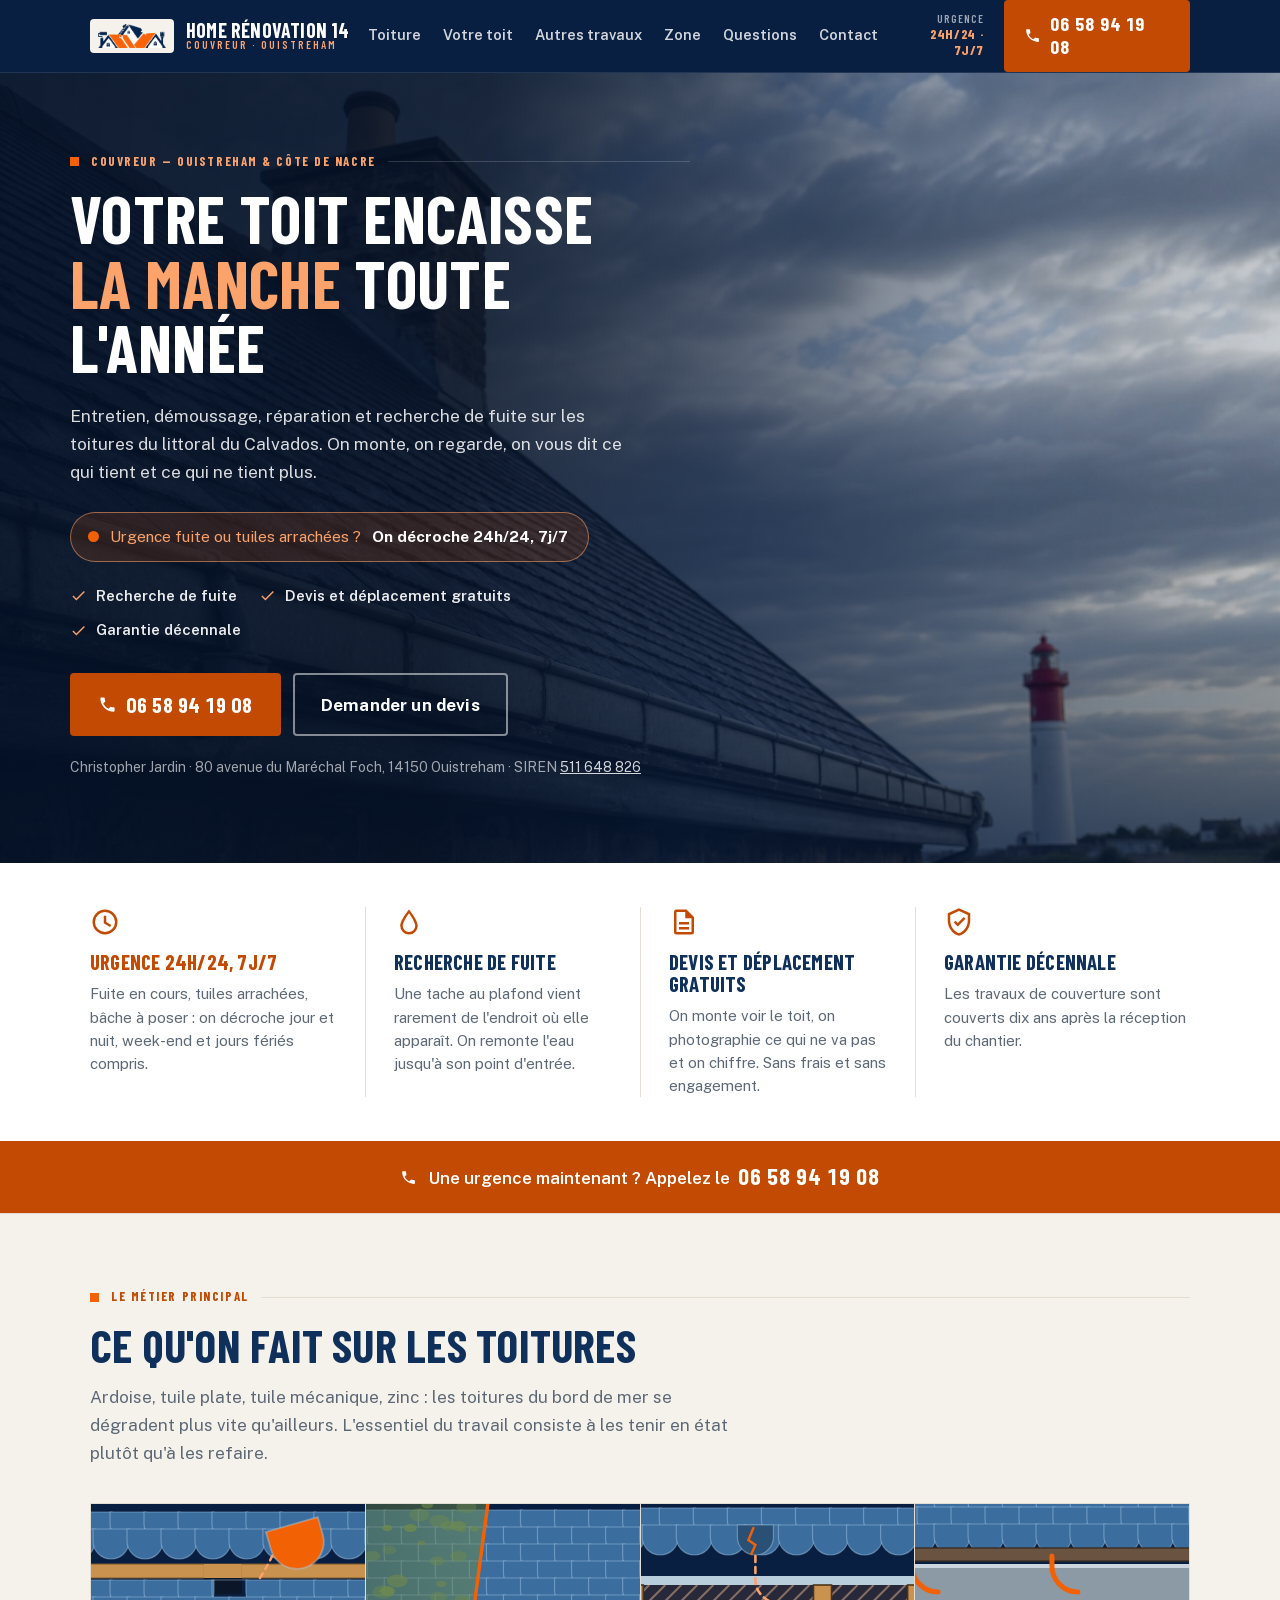
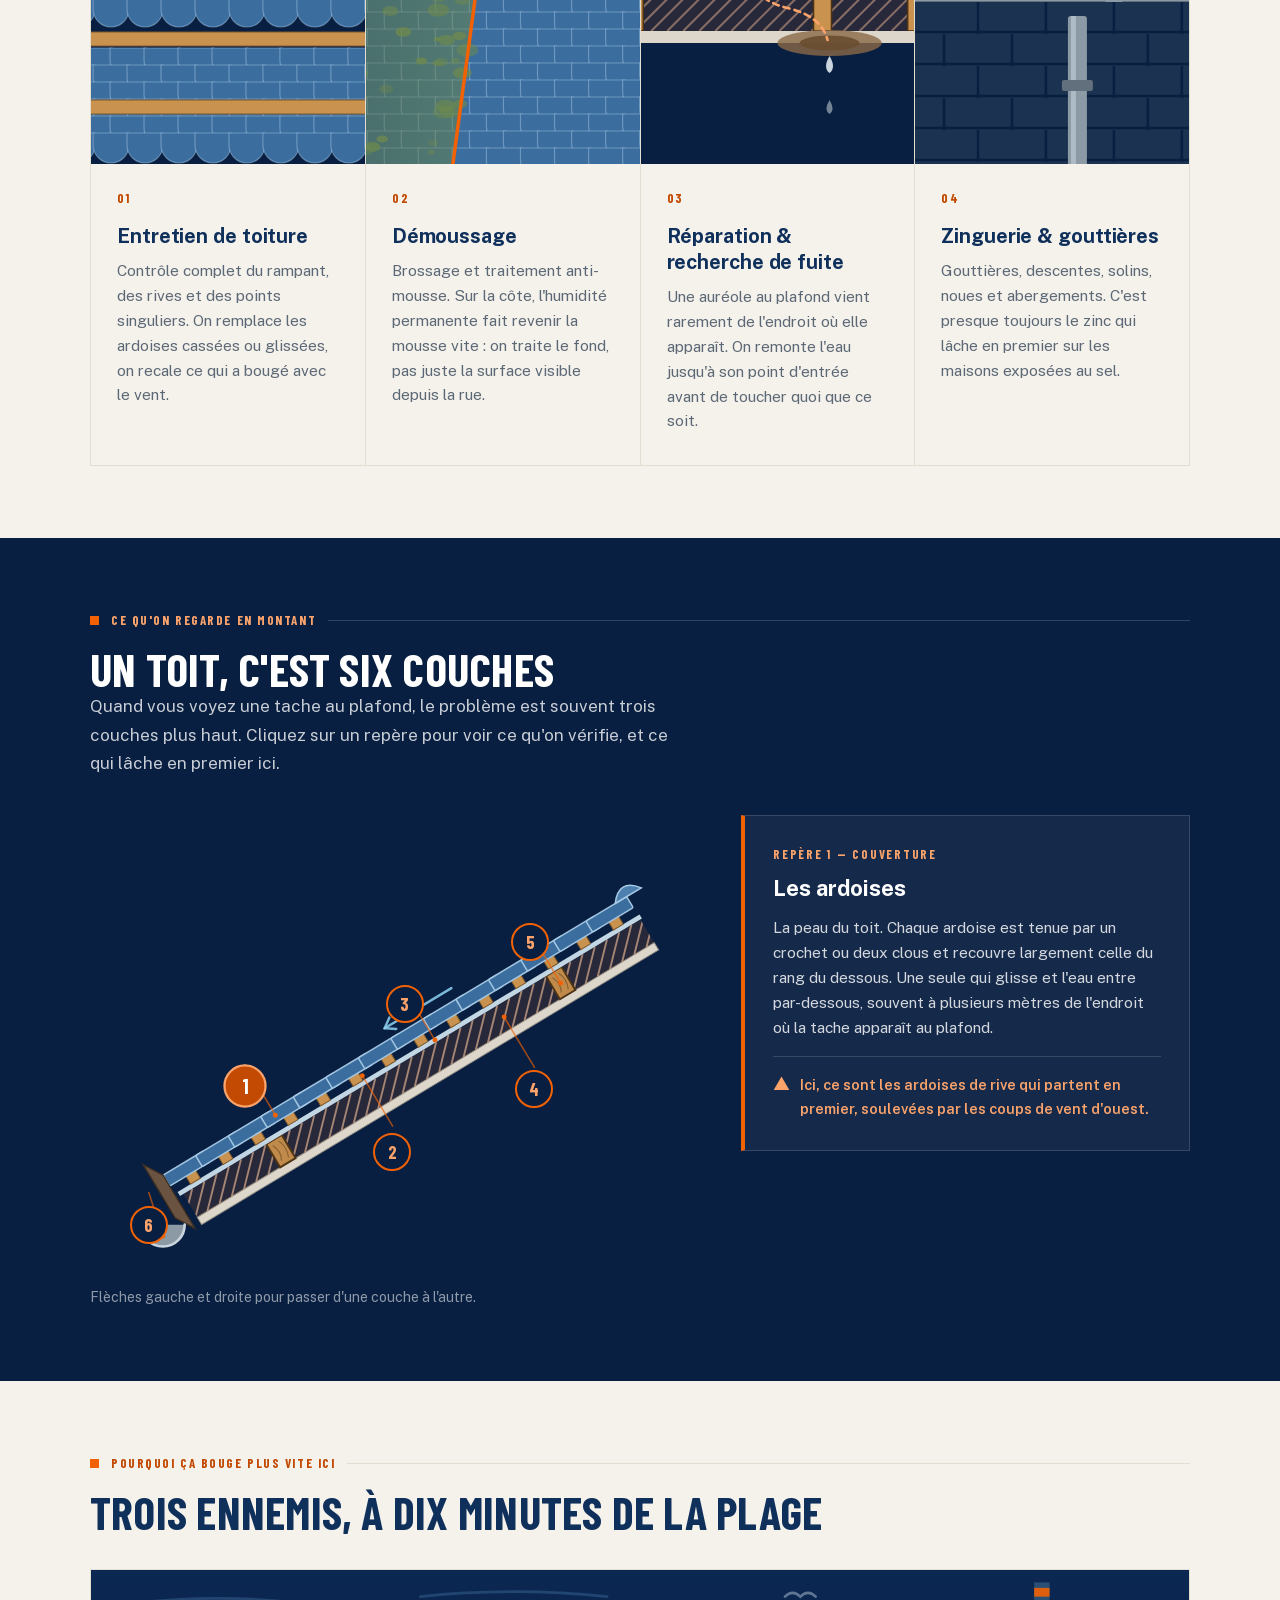
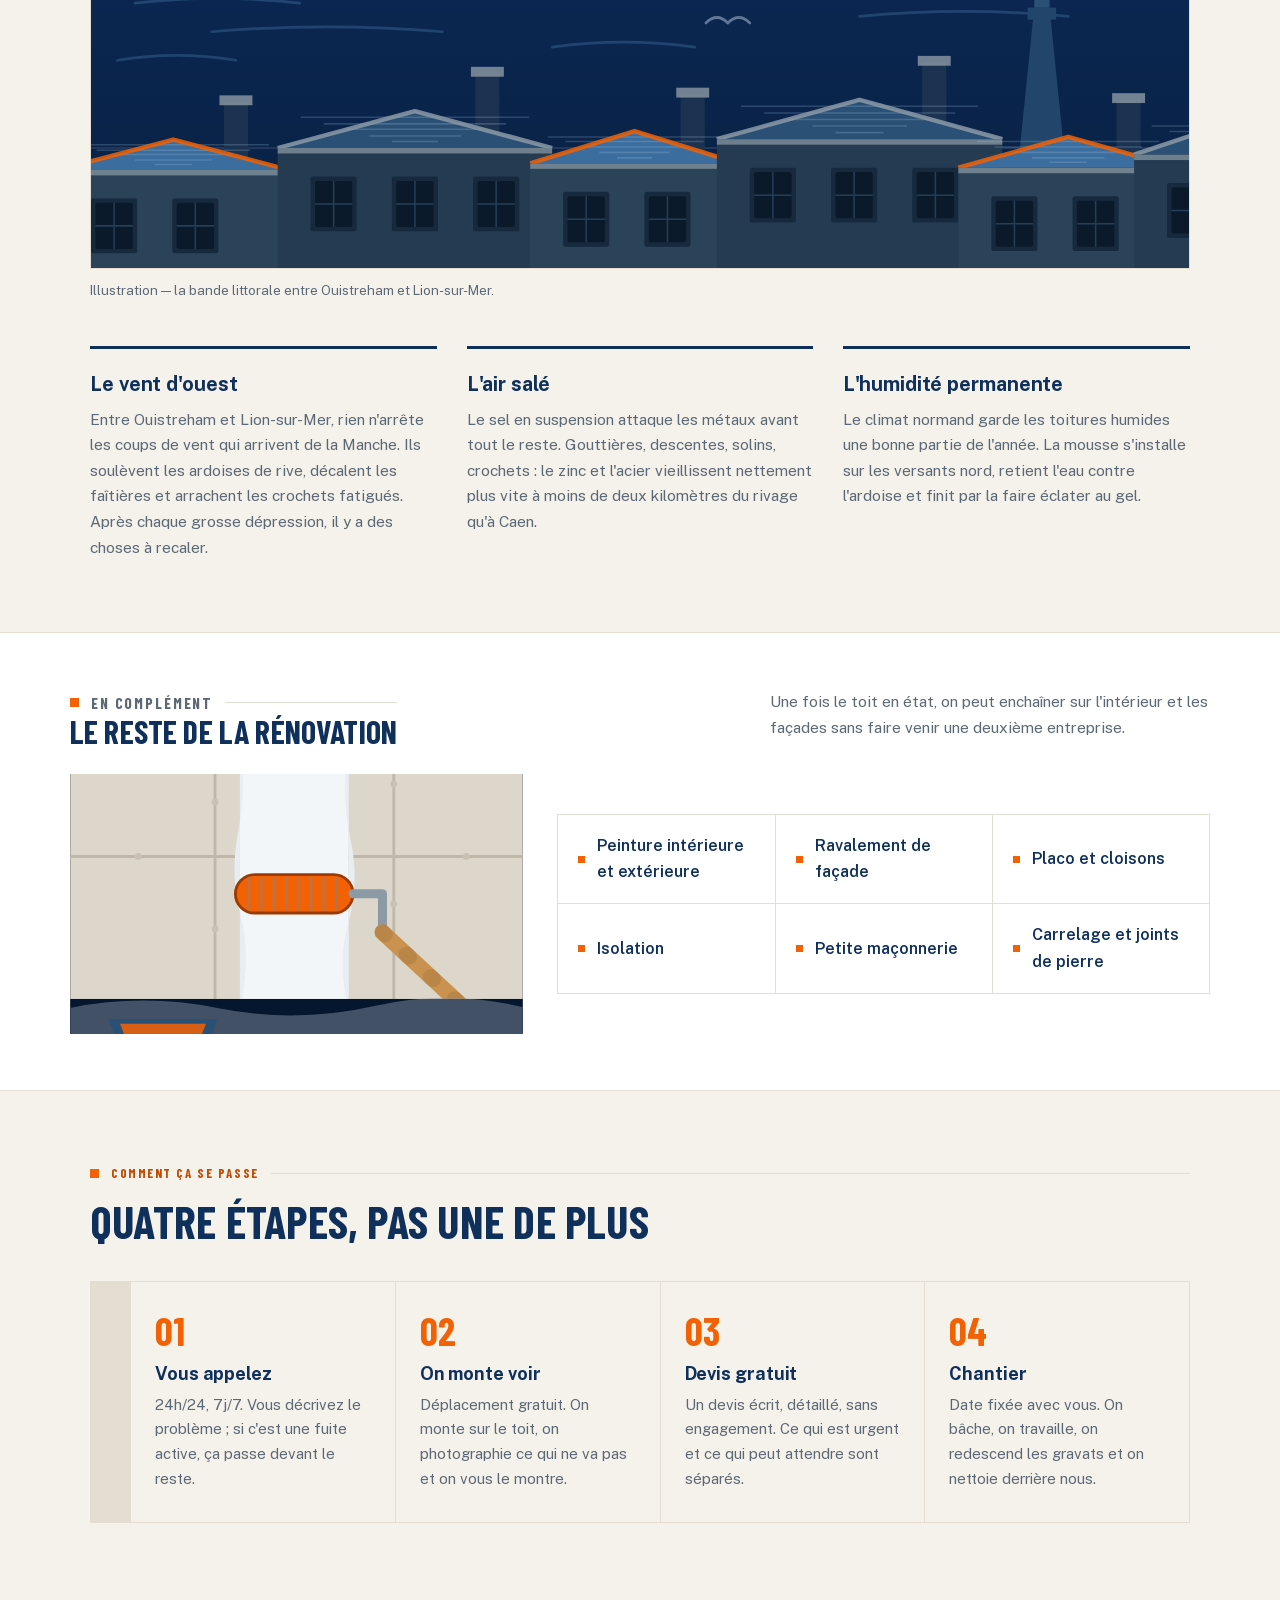
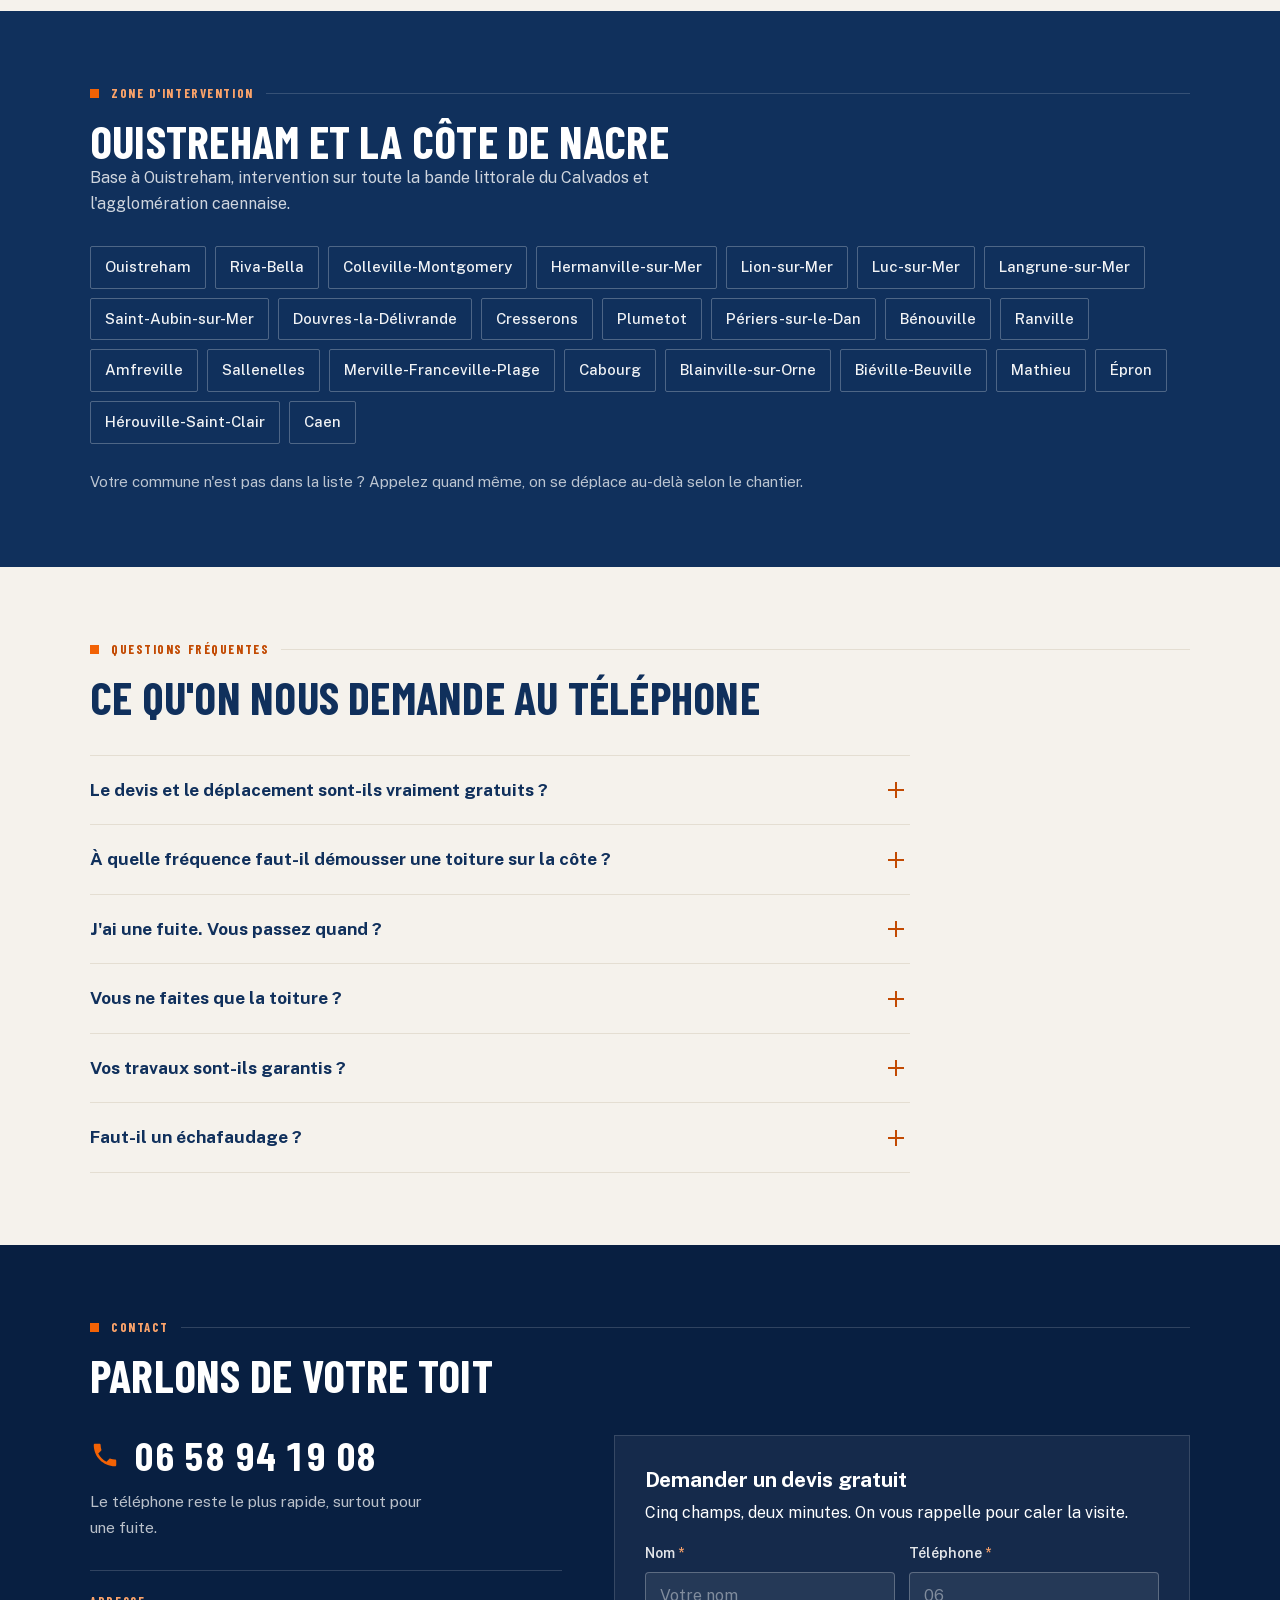
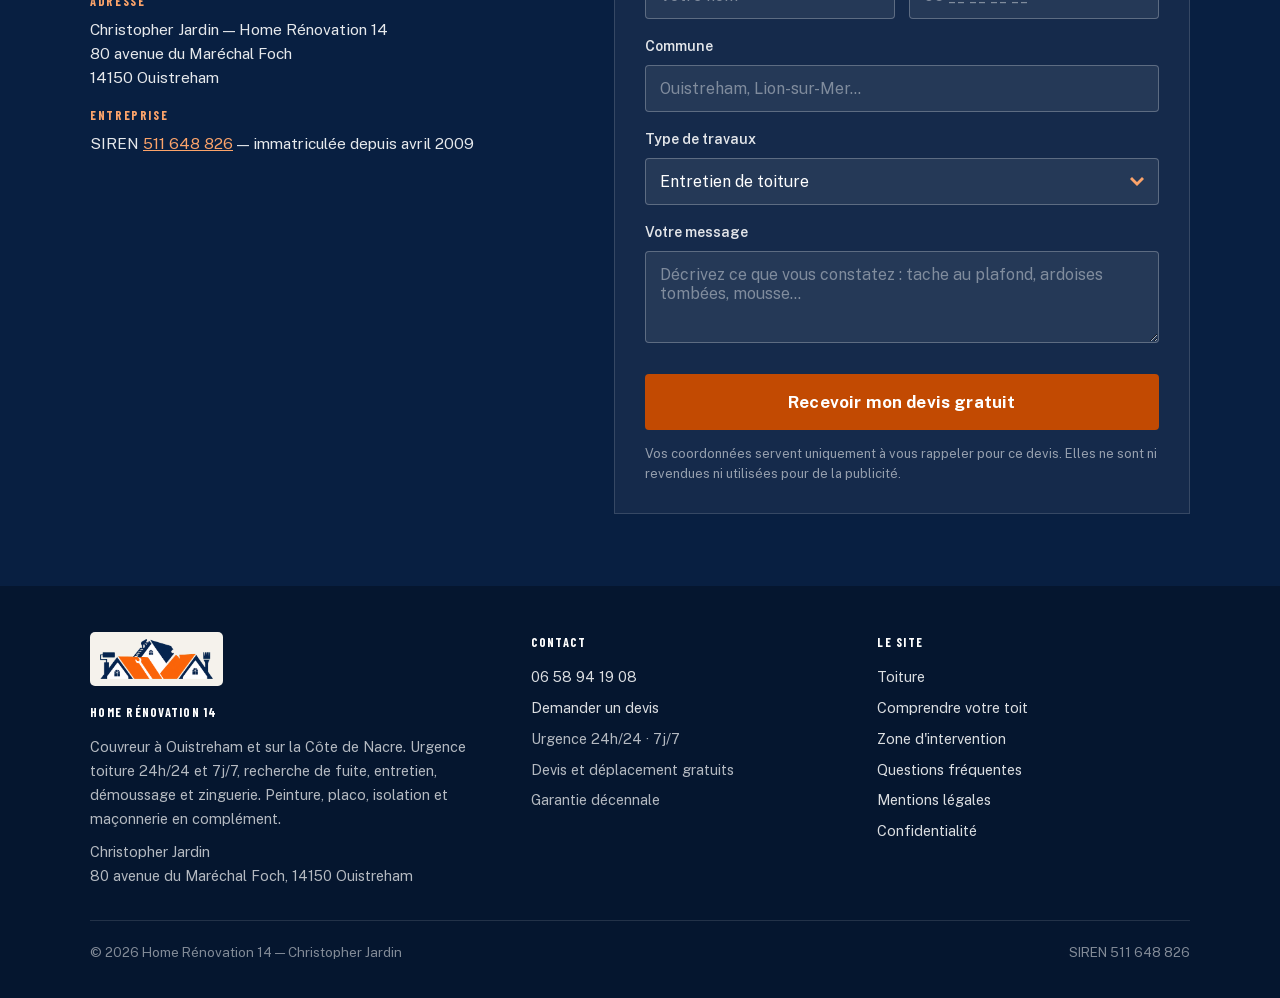
==== commit 8c68e932: "Logo du client dans l'en-tête, palette recalée dessus Seul le pictogramme est utilisé, sans le lettr" ====
--- a/index.html
+++ b/index.html
@@ -5,7 +5,7 @@
 <meta name="viewport" content="width=device-width, initial-scale=1">
 <title>Couvreur Ouistreham (14) — Urgence toiture 24h/24, 7j/7 | Recherche de fuite, devis gratuit</title>
 <meta name="description" content="Couvreur à Ouistreham et sur la Côte de Nacre. Urgence toiture 24h/24 et 7j/7, recherche de fuite, entretien, démoussage, zinguerie. Devis et déplacement gratuits, garantie décennale. 06 58 94 19 08.">
-<meta name="theme-color" content="#12253C">
+<meta name="theme-color" content="#081F41">
 <meta name="author" content="Christopher Jardin — Home Rénovation 14">
 <link rel="canonical" href="https://znk-v.github.io/home-renovation-14/">
 
@@ -22,7 +22,7 @@
 <meta name="twitter:card" content="summary_large_image">
 
 <link rel="icon" href="favicon.ico" sizes="any">
-<link rel="icon" type="image/svg+xml" href="img/favicon.svg">
+<link rel="icon" type="image/png" sizes="512x512" href="img/favicon-512.png">
 <link rel="apple-touch-icon" sizes="180x180" href="img/apple-touch-icon.png">
 
 <link rel="preload" href="fonts/barlow-condensed-700-latin.woff2" as="font" type="font/woff2" crossorigin>
@@ -35,12 +35,8 @@
 <!-- ======================= HEADER ======================= -->
 <header class="hdr">
   <div class="wrap hdr-in">
-    <a class="mark" href="#contenu" aria-label="Home Rénovation 14, retour en haut">
-      <svg width="34" height="30" viewBox="0 0 34 30" aria-hidden="true">
-        <path d="M2 17 L11 5 L20 17 Z" fill="#E1712C"/>
-        <path d="M14 17 L23 5 L32 17 Z" fill="#5C8CBE"/>
-        <path d="M0 18 h34 v3 H0 z" fill="#E1712C"/>
-      </svg>
+    <a class="mark" href="#contenu" aria-label="Home Rénovation 14, retour en haut de page">
+      <img class="mark-logo" src="img/logo-mark-360.png" width="360" height="127" alt="">
       <span class="mark-txt"><b>Home Rénovation 14</b><span>Couvreur · Ouistreham</span></span>
     </a>
     <nav class="nav" aria-label="Navigation principale">
@@ -194,9 +190,9 @@
 <g class="cch" style="--d:0">
 <rect x="-6" y="43" width="562" height="9" fill="#DCD6CB" stroke="#8E8A80" stroke-width="1"/>
 </g>
-<rect x="-6" y="14.5" width="562" height="28.5" fill="#E1712C" fill-opacity=".13"/>
+<rect x="-6" y="14.5" width="562" height="28.5" fill="#F26205" fill-opacity=".13"/>
 <g class="cch" style="--d:1">
-<g clip-path="url(#clipIso)" stroke="#F5B98C" stroke-opacity=".6" stroke-width="2">
+<g clip-path="url(#clipIso)" stroke="#FBC49B" stroke-opacity=".6" stroke-width="2">
 <line x1="-40" y1="14.5" x2="-68.5" y2="43"/>
 <line x1="-25" y1="14.5" x2="-53.5" y2="43"/>
 <line x1="-10" y1="14.5" x2="-38.5" y2="43"/>
@@ -293,19 +289,19 @@
 <path d="M53.8 431.8 a23 23 0 0 0 46 0 z" fill="#8C9AA6"/>
 <path d="M53.8 431.8 a23 23 0 0 0 46 0" fill="none" stroke="#CBD5DD" stroke-width="2.8" stroke-linecap="round"/>
 </g>
-<g class="rappels cch" style="--d:8" stroke="#E1712C" stroke-opacity=".65" stroke-width="1.6" stroke-linecap="round">
+<g class="rappels cch" style="--d:8" stroke="#F26205" stroke-opacity=".65" stroke-width="1.6" stroke-linecap="round">
 <line x1="195.4" y1="316.4" x2="163.5" y2="263.3"/>
-<circle cx="195.4" cy="316.4" r="2.6" fill="#E1712C" stroke="none"/>
+<circle cx="195.4" cy="316.4" r="2.6" fill="#F26205" stroke="none"/>
 <line x1="287" y1="274.8" x2="319" y2="327.9"/>
-<circle cx="287" cy="274.8" r="2.6" fill="#E1712C" stroke="none"/>
+<circle cx="287" cy="274.8" r="2.6" fill="#F26205" stroke="none"/>
 <line x1="363.6" y1="237.2" x2="331.7" y2="184.1"/>
-<circle cx="363.6" cy="237.2" r="2.6" fill="#E1712C" stroke="none"/>
+<circle cx="363.6" cy="237.2" r="2.6" fill="#F26205" stroke="none"/>
 <line x1="436.5" y1="212.9" x2="468.5" y2="266.1"/>
-<circle cx="436.5" cy="212.9" r="2.6" fill="#E1712C" stroke="none"/>
+<circle cx="436.5" cy="212.9" r="2.6" fill="#F26205" stroke="none"/>
 <line x1="496.1" y1="177.1" x2="464.2" y2="124"/>
-<circle cx="496.1" cy="177.1" r="2.6" fill="#E1712C" stroke="none"/>
+<circle cx="496.1" cy="177.1" r="2.6" fill="#F26205" stroke="none"/>
 <line x1="76.8" y1="443.8" x2="62" y2="398"/>
-<circle cx="76.8" cy="443.8" r="2.6" fill="#E1712C" stroke="none"/>
+<circle cx="76.8" cy="443.8" r="2.6" fill="#F26205" stroke="none"/>
 </g>
 </svg>
         <div id="hotspots" role="tablist" aria-label="Couches de la toiture">
@@ -559,6 +555,7 @@
   <div class="wrap">
     <div class="ftr-grid">
       <div>
+        <img class="ftr-logo" src="img/logo-mark-360.png" width="360" height="127" alt="Home Rénovation 14">
         <strong>Home Rénovation 14</strong>
         <p style="margin:0 0 10px">Couvreur à Ouistreham et sur la Côte de Nacre. Urgence toiture 24h/24 et 7j/7,
           recherche de fuite, entretien, démoussage et zinguerie. Peinture, placo, isolation et maçonnerie
--- a/css/style.css
+++ b/css/style.css
@@ -13,12 +13,12 @@
 
 /* ---------- Tokens ---------- */
 :root{
-  --ardoise:#1B3A5F;
-  --ardoise-nuit:#12253C;
-  --ardoise-clair:#2C5480;
-  --tuile:#E1712C;
-  --tuile-fonce:#B34E12;
-  --tuile-clair:#F0A470;
+  --ardoise:#10305C;
+  --ardoise-nuit:#081F41;
+  --ardoise-clair:#24548F;
+  --tuile:#F26205;
+  --tuile-fonce:#C24A02;
+  --tuile-clair:#FBA36A;
   --nacre:#F5F2EC;
   --galet:#5C6875;
   --sable:#E4DED2;
@@ -92,7 +92,7 @@
   text-decoration:none;cursor:pointer;line-height:1.2;transition:background .15s,border-color .15s,color .15s;
 }
 .btn-tel{background:var(--tuile-fonce);color:#fff}
-.btn-tel:hover{background:#993f0b}
+.btn-tel:hover{background:#A03D02}
 .btn-ghost{background:transparent;color:var(--ardoise);border-color:var(--ardoise)}
 .btn-ghost:hover{background:var(--ardoise);color:#fff}
 .dark .btn-ghost{color:#fff;border-color:rgba(255,255,255,.5)}
@@ -115,7 +115,7 @@
 .mark-txt b{display:block;font-size:20px;letter-spacing:.01em}
 .mark-txt span{display:block;font-size:11px;letter-spacing:.18em;color:var(--tuile-clair);font-weight:600}
 
-.nav{display:flex;gap:26px}
+.nav{display:flex;gap:22px;flex:none}
 .nav a{
   font-size:14.5px;font-weight:600;color:rgba(255,255,255,.82);text-decoration:none;
   padding:6px 0;border-bottom:2px solid transparent;
@@ -335,7 +335,7 @@
   border-radius:var(--r);padding:13px 14px;
 }
 .champ textarea{resize:vertical;min-height:92px}
-.champ select{appearance:none;background-image:url("data:image/svg+xml;charset=utf8,%3Csvg xmlns='http://www.w3.org/2000/svg' width='14' height='9' viewBox='0 0 14 9'%3E%3Cpath fill='%23F0A470' d='M7 9 0 2l2-2 5 5 5-5 2 2z'/%3E%3C/svg%3E");background-repeat:no-repeat;background-position:right 14px center;padding-right:38px}
+.champ select{appearance:none;background-image:url("data:image/svg+xml;charset=utf8,%3Csvg xmlns='http://www.w3.org/2000/svg' width='14' height='9' viewBox='0 0 14 9'%3E%3Cpath fill='%23FBA36A' d='M7 9 0 2l2-2 5 5 5-5 2 2z'/%3E%3C/svg%3E");background-repeat:no-repeat;background-position:right 14px center;padding-right:38px}
 .champ select option{background:var(--ardoise-nuit);color:#fff}
 .champ input::placeholder,.champ textarea::placeholder{color:rgba(255,255,255,.42)}
 .champ input:focus,.champ select:focus,.champ textarea:focus{background:rgba(255,255,255,.12);border-color:var(--tuile-clair)}
@@ -360,7 +360,7 @@
 /* ============================================================
    Footer
    ============================================================ */
-.ftr{background:#0C1A2B;color:rgba(255,255,255,.7);padding:46px 0 34px;font-size:14.5px}
+.ftr{background:#05162F;color:rgba(255,255,255,.7);padding:46px 0 34px;font-size:14.5px}
 .ftr-grid{display:grid;grid-template-columns:1.3fr 1fr 1fr;gap:34px}
 .ftr strong{color:#fff;display:block;font-family:var(--display);text-transform:uppercase;letter-spacing:.1em;font-size:12.5px;margin-bottom:12px;font-weight:700}
 .ftr a{color:rgba(255,255,255,.86);text-decoration:none}
@@ -447,19 +447,19 @@
 /* bandeau urgence dans le hero */
 .urgence-pill{
   display:inline-flex;align-items:center;gap:11px;flex-wrap:wrap;
-  background:rgba(225,113,44,.15);border:1px solid rgba(240,164,112,.55);
+  background:rgba(242,98,5,.15);border:1px solid rgba(251,163,106,.55);
   border-radius:999px;padding:11px 20px 11px 17px;margin:0 0 22px;
   font-size:15.5px;color:var(--tuile-clair);
 }
 .urgence-pill b{color:#fff;font-weight:700}
 .pastille{
   width:11px;height:11px;border-radius:50%;background:var(--tuile);flex:none;
-  box-shadow:0 0 0 0 rgba(225,113,44,.75);animation:battement 2.2s infinite;
+  box-shadow:0 0 0 0 rgba(242,98,5,.75);animation:battement 2.2s infinite;
 }
 @keyframes battement{
-  0%{box-shadow:0 0 0 0 rgba(225,113,44,.7)}
-  70%{box-shadow:0 0 0 11px rgba(225,113,44,0)}
-  100%{box-shadow:0 0 0 0 rgba(225,113,44,0)}
+  0%{box-shadow:0 0 0 0 rgba(242,98,5,.7)}
+  70%{box-shadow:0 0 0 11px rgba(242,98,5,0)}
+  100%{box-shadow:0 0 0 0 rgba(242,98,5,0)}
 }
 @media (prefers-reduced-motion:reduce){.pastille{animation:none}}
 
@@ -490,7 +490,7 @@
 }
 .atouts-cta b{font-family:var(--display);font-weight:700;font-size:23px;letter-spacing:.03em;
   font-variant-numeric:tabular-nums;vertical-align:-1px;margin-left:4px}
-.atouts-cta:hover{background:#993f0b}
+.atouts-cta:hover{background:#A03D02}
 .atouts-cta svg{flex:none}
 
 @media (max-width:920px){
@@ -533,12 +533,12 @@
   position:absolute;inset:0;z-index:1;pointer-events:none;
   background:
     linear-gradient(96deg,
-      rgba(11,25,42,.94) 0%,
-      rgba(11,25,42,.88) 36%,
-      rgba(13,31,52,.68) 56%,
-      rgba(16,38,63,.34) 76%,
-      rgba(18,42,68,.20) 100%),
-    linear-gradient(to top, rgba(11,25,42,.62) 0%, rgba(11,25,42,0) 42%);
+      rgba(4,17,38,.94) 0%,
+      rgba(4,17,38,.88) 36%,
+      rgba(7,25,54,.68) 56%,
+      rgba(10,32,66,.34) 76%,
+      rgba(12,36,70,.20) 100%),
+    linear-gradient(to top, rgba(4,17,38,.62) 0%, rgba(4,17,38,0) 42%);
 }
 .hero-in{position:relative;z-index:2;display:block;padding:78px 0 84px}
 .hero-txt{max-width:620px}
@@ -555,4 +555,28 @@
 @media (max-width:520px){
   .hero-photo{height:190px}
 }
-}
+
+/* ============================================================
+   Logo — le pictogramme du client
+   Ses aplats blancs et son bleu marine profond disparaîtraient sur l'en-tête
+   sombre : on le pose sur une pastille claire, comme sur son flyer.
+   ============================================================ */
+.mark-logo{
+  height:34px;width:auto;flex:none;
+  background:var(--nacre);border-radius:4px;padding:5px 8px;
+}
+.mark{gap:12px}
+.mark-txt b,.mark-txt span{white-space:nowrap}
+@media (max-width:520px){
+  .mark-logo{height:30px;padding:4px 6px}
+  .mark-txt b{font-size:17px}
+  .mark-txt span{font-size:10px;letter-spacing:.14em}
+}
+@media (max-width:330px){
+  .mark-txt{display:none}
+}
+
+.ftr-logo{
+  height:54px;width:auto;background:var(--nacre);border-radius:5px;
+  padding:7px 10px;margin:0 0 16px;
+}
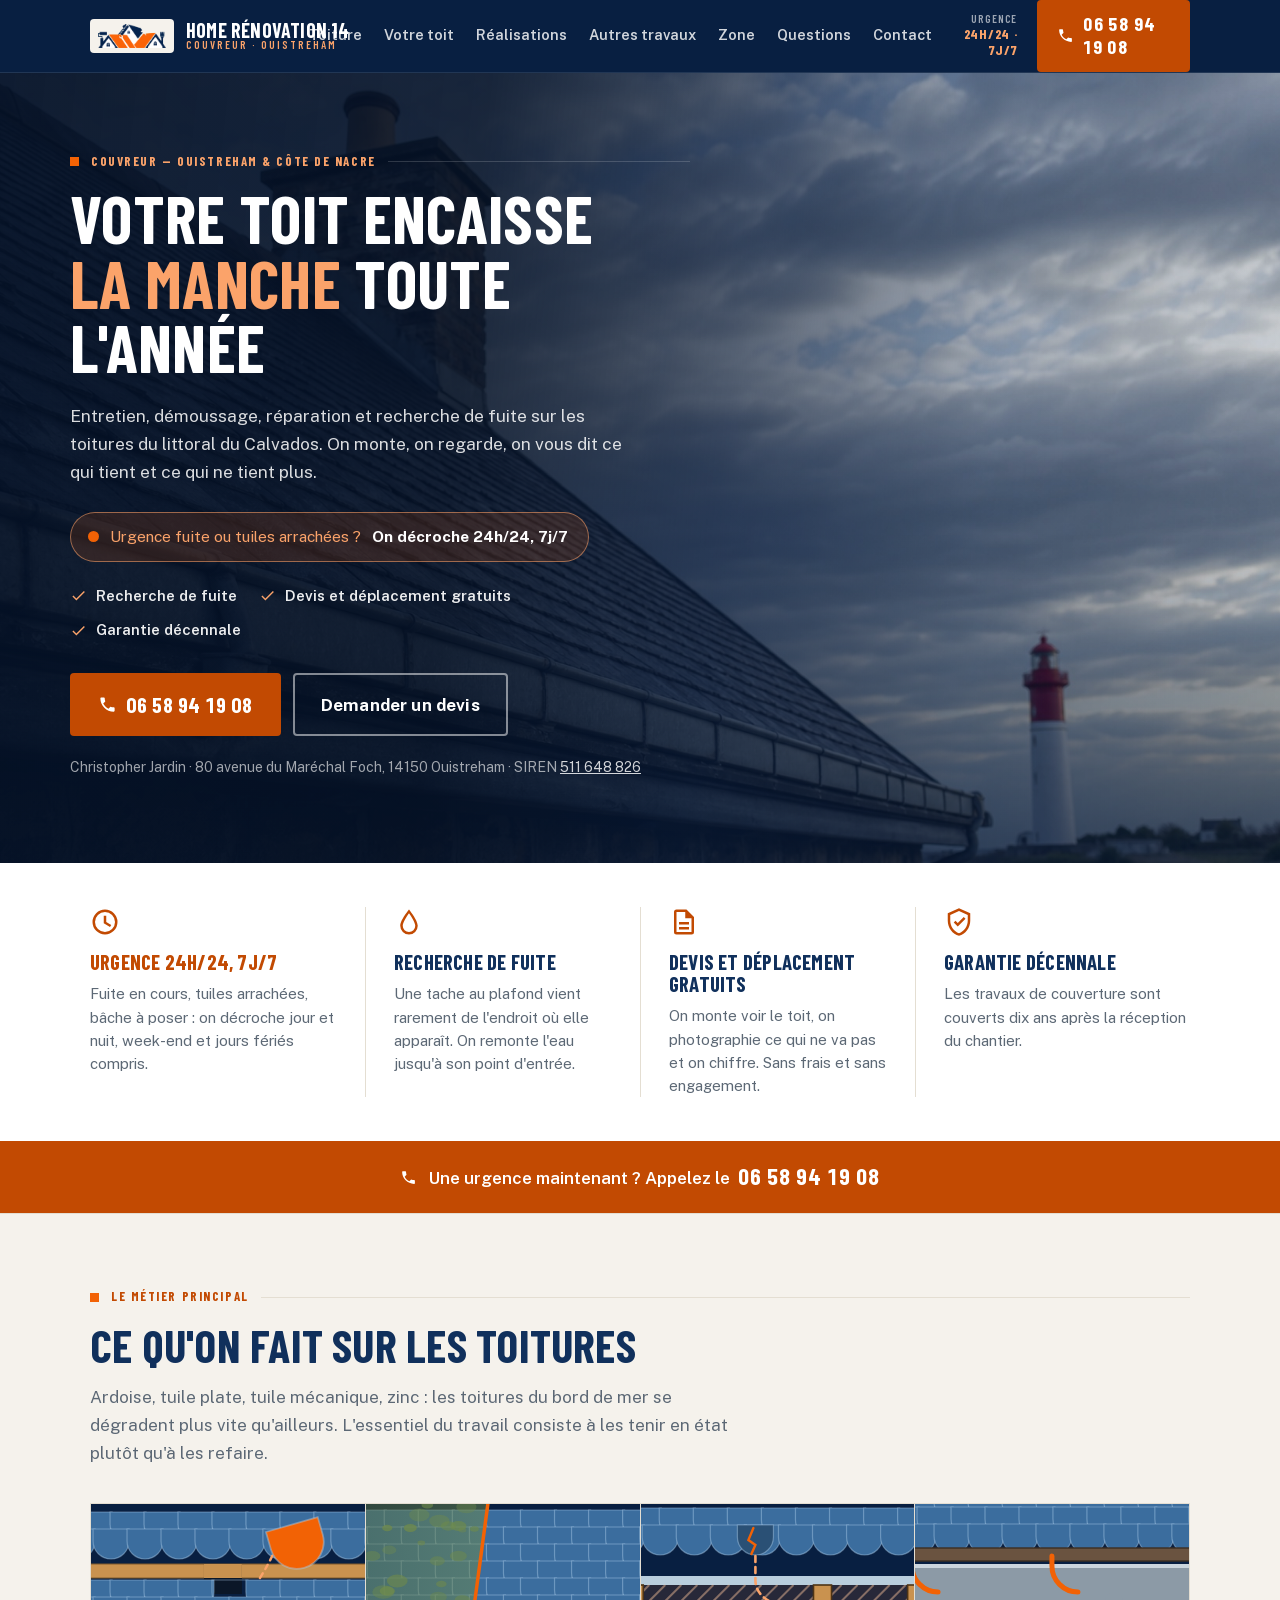
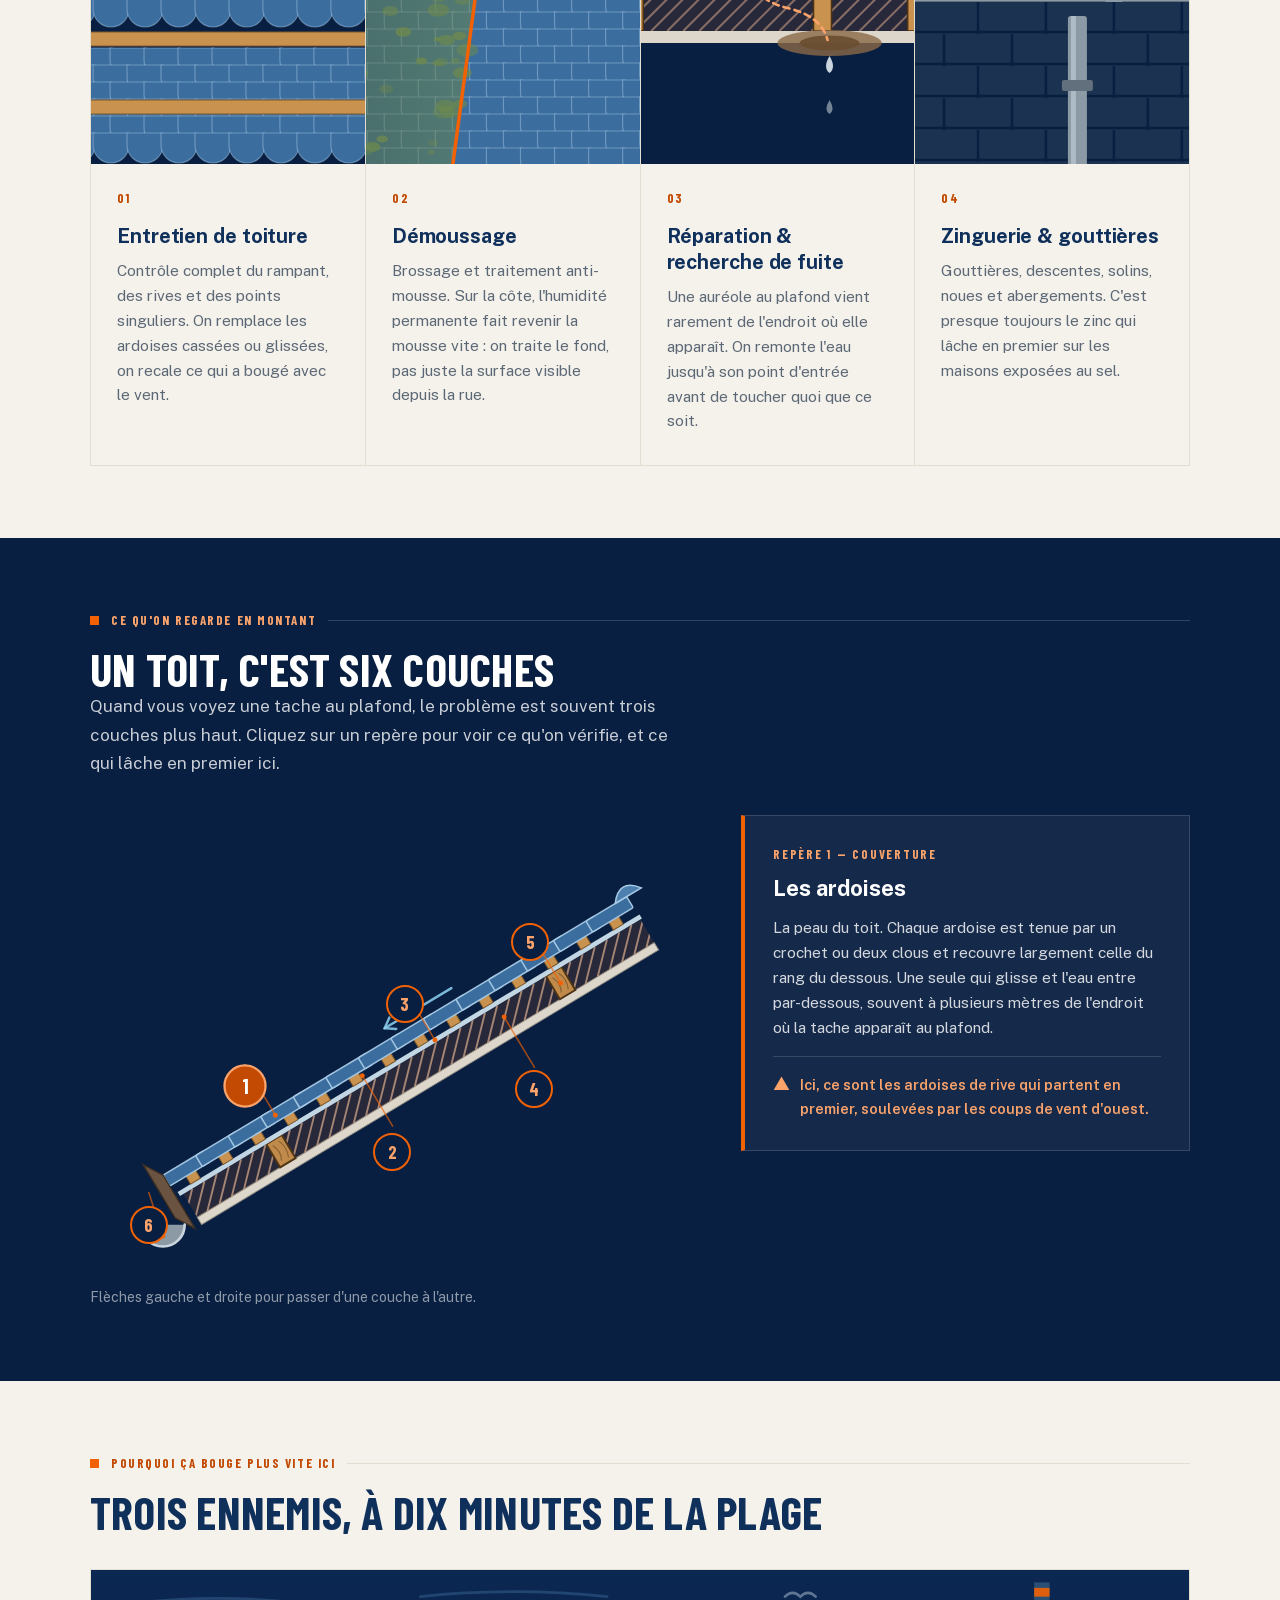
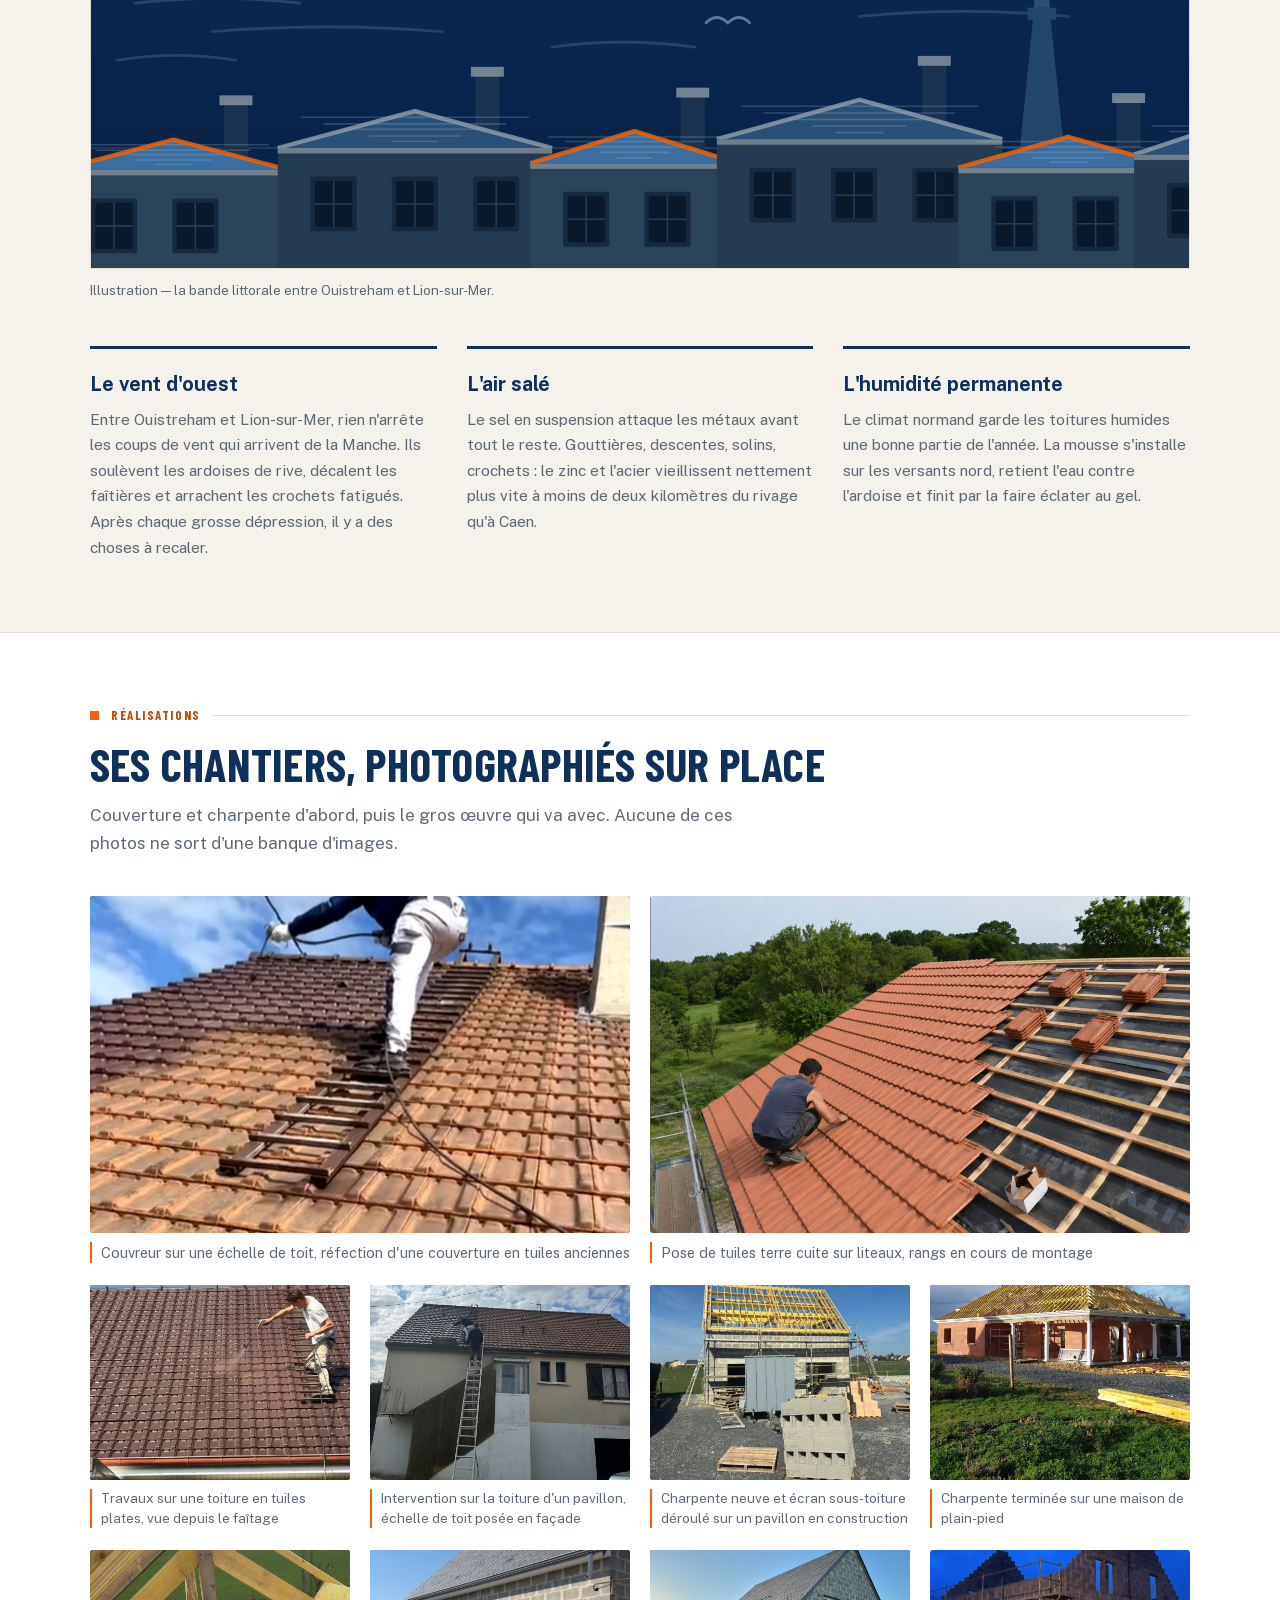
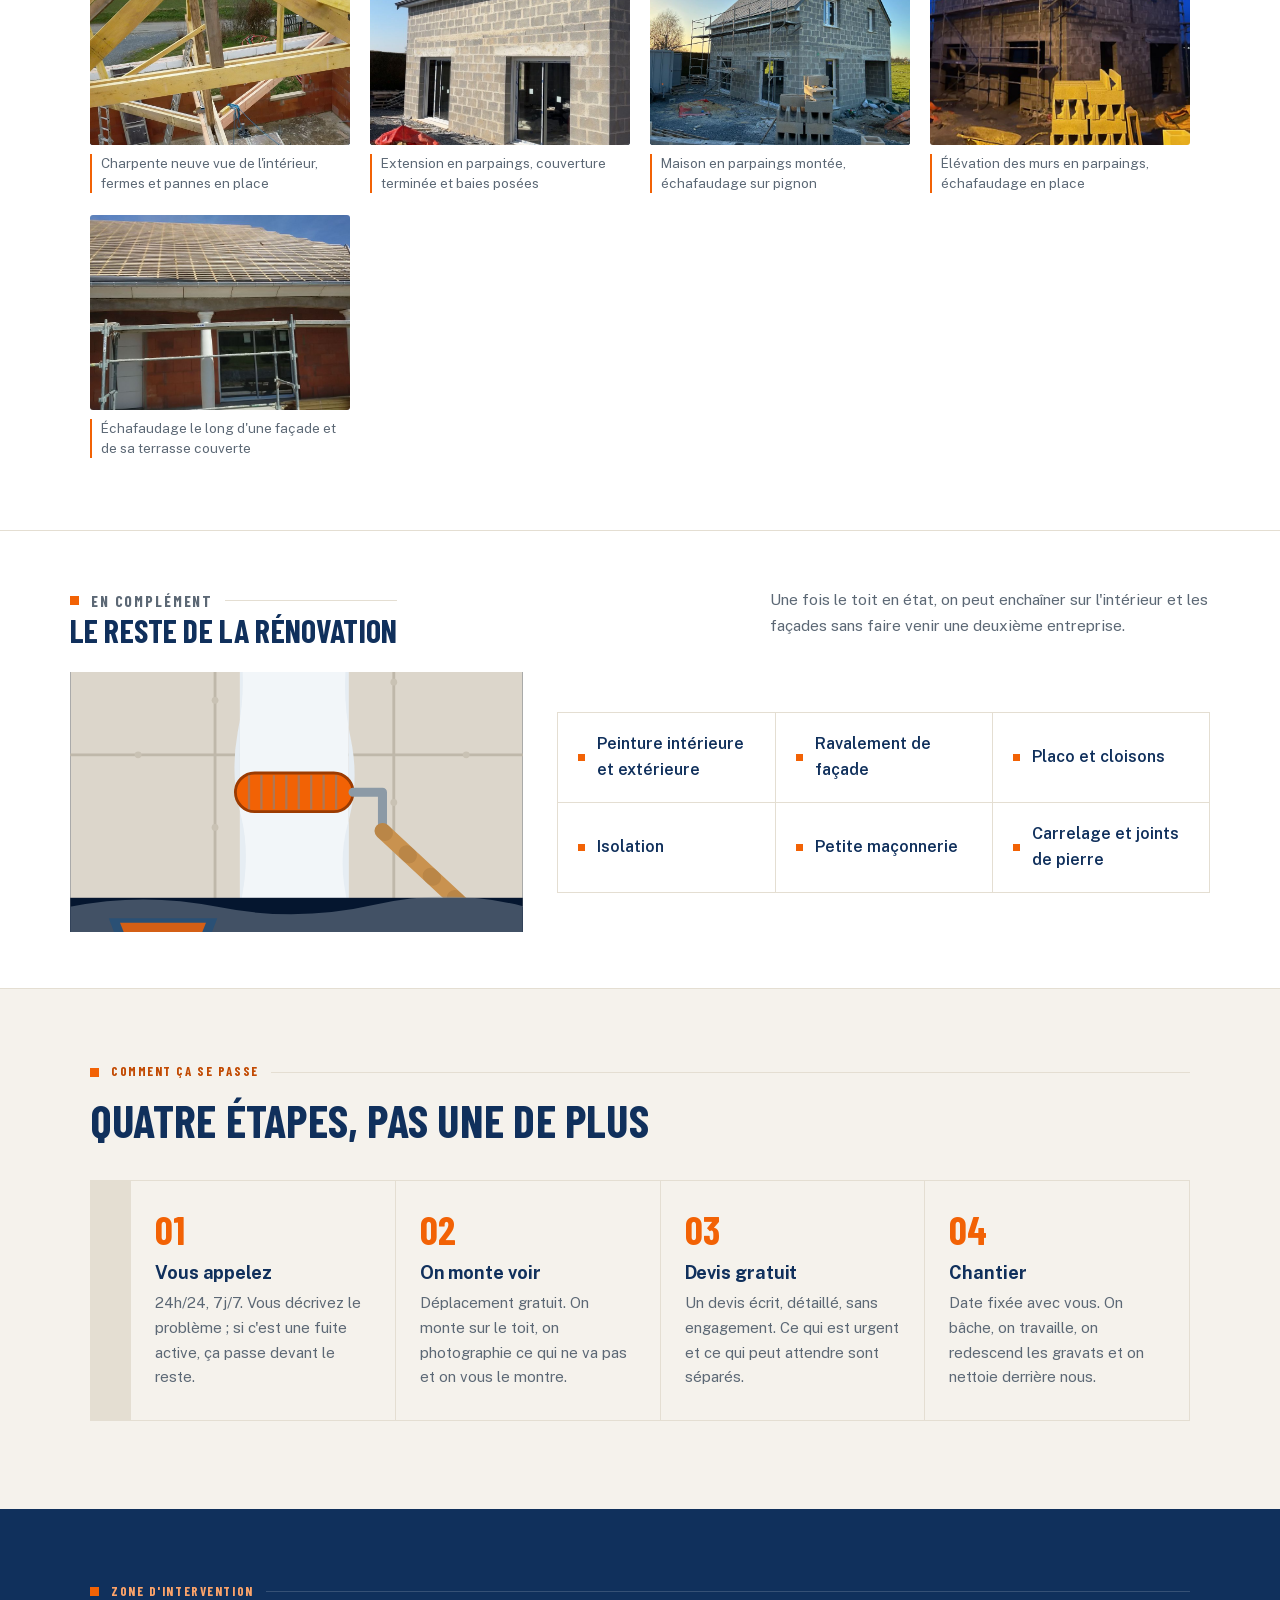
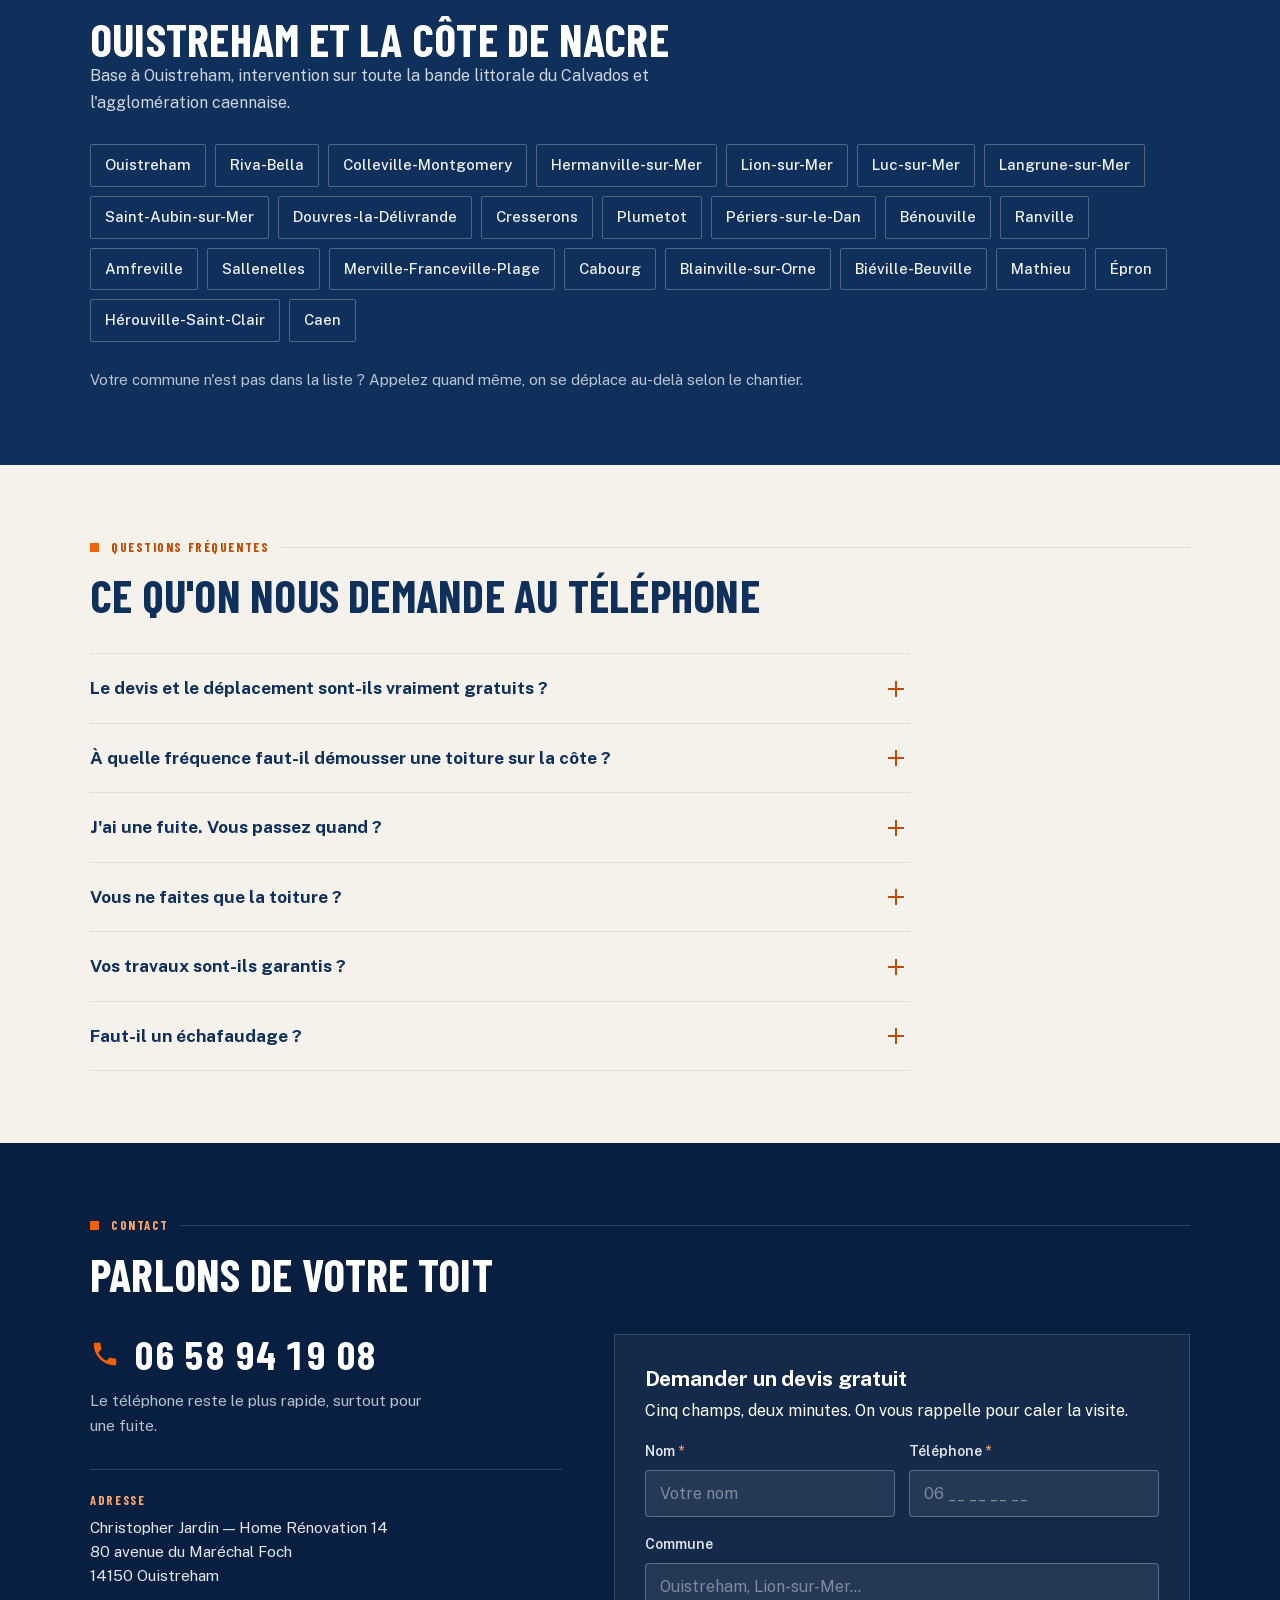
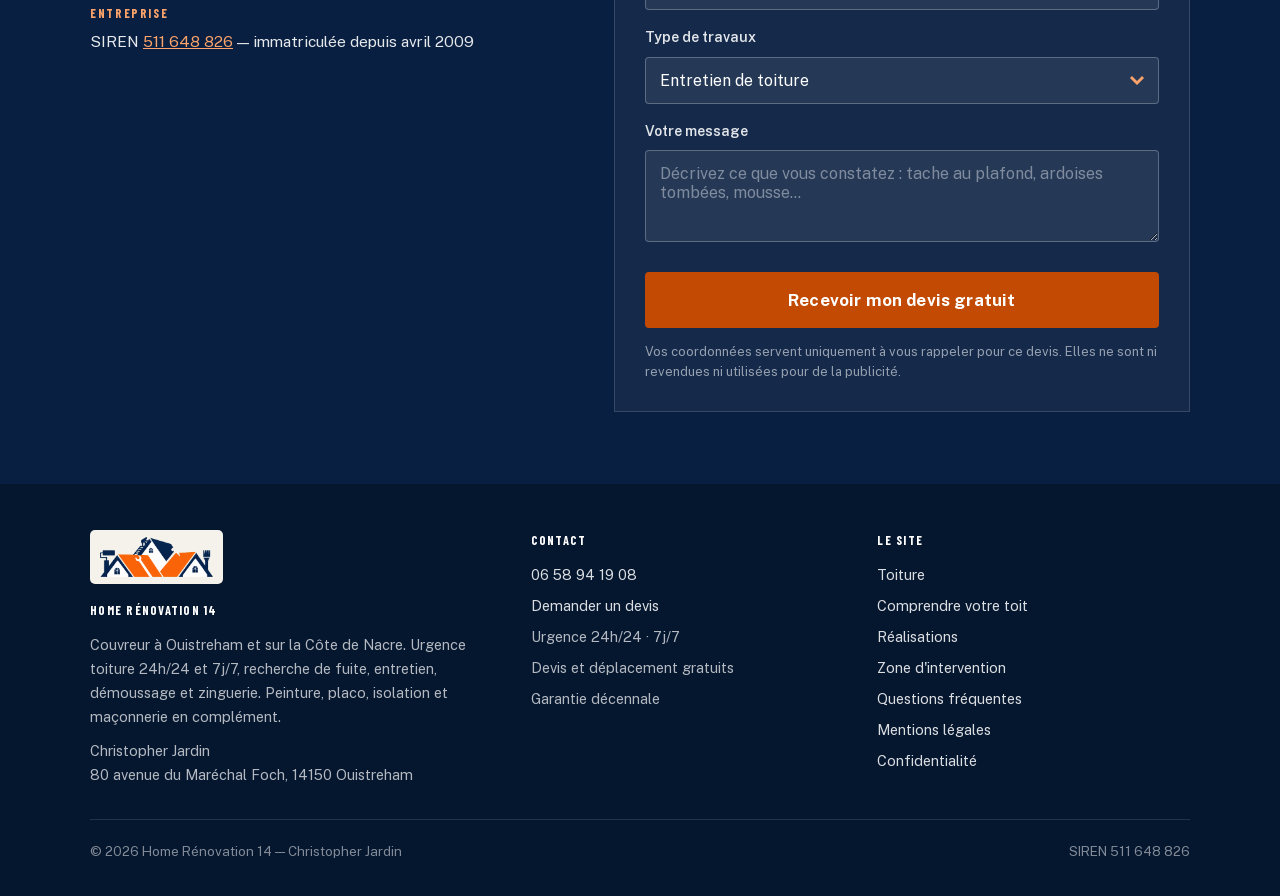
==== commit 67eef77e: "Section Réalisations : 11 photos de chantiers du client Les photos arrivaient en captures d'écran Sn" ====
--- a/index.html
+++ b/index.html
@@ -42,6 +42,7 @@
     <nav class="nav" aria-label="Navigation principale">
       <a href="#toiture">Toiture</a>
       <a href="#coupe">Votre toit</a>
+      <a href="#realisations">Réalisations</a>
       <a href="#autres">Autres travaux</a>
       <a href="#zone">Zone</a>
       <a href="#faq">Questions</a>
@@ -359,6 +360,64 @@
   </div>
 </section>
 
+<!-- ======================= RÉALISATIONS ======================= -->
+<section class="sect realisations" id="realisations">
+  <div class="wrap">
+    <p class="sur">Réalisations</p>
+    <h2>Ses chantiers, photographiés sur place</h2>
+    <p class="mesure" style="font-size:17px;color:var(--galet);margin-top:14px">
+      Couverture et charpente d'abord, puis le gros œuvre qui va avec. Aucune de ces photos
+      ne sort d'une banque d'images.</p>
+
+    <div class="galerie">
+      <figure class="chantier">
+        <img src="img/chantiers/01-couvreur-echelle-de-toit.jpg" alt="Couvreur sur une échelle de toit, réfection d'une couverture en tuiles anciennes" loading="lazy" decoding="async" style="object-position:50% 32%">
+        <figcaption>Couvreur sur une échelle de toit, réfection d'une couverture en tuiles anciennes</figcaption>
+      </figure>
+      <figure class="chantier">
+        <img src="img/chantiers/02-pose-tuiles-terre-cuite-liteaux.jpg" alt="Pose de tuiles terre cuite sur liteaux, rangs en cours de montage" loading="lazy" decoding="async" style="object-position:50% 50%">
+        <figcaption>Pose de tuiles terre cuite sur liteaux, rangs en cours de montage</figcaption>
+      </figure>
+      <figure class="chantier">
+        <img src="img/chantiers/03-travaux-toiture-tuiles-plates.jpg" alt="Travaux sur une toiture en tuiles plates, vue depuis le faîtage" loading="lazy" decoding="async" style="object-position:50% 40%">
+        <figcaption>Travaux sur une toiture en tuiles plates, vue depuis le faîtage</figcaption>
+      </figure>
+      <figure class="chantier">
+        <img src="img/chantiers/04-intervention-toiture-echelle.jpg" alt="Intervention sur la toiture d'un pavillon, échelle de toit posée en façade" loading="lazy" decoding="async" style="object-position:50% 38%">
+        <figcaption>Intervention sur la toiture d'un pavillon, échelle de toit posée en façade</figcaption>
+      </figure>
+      <figure class="chantier">
+        <img src="img/chantiers/05-charpente-ecran-sous-toiture.jpg" alt="Charpente neuve et écran sous-toiture déroulé sur un pavillon en construction" loading="lazy" decoding="async" style="object-position:50% 42%">
+        <figcaption>Charpente neuve et écran sous-toiture déroulé sur un pavillon en construction</figcaption>
+      </figure>
+      <figure class="chantier">
+        <img src="img/chantiers/06-charpente-maison-plain-pied.jpg" alt="Charpente terminée sur une maison de plain-pied" loading="lazy" decoding="async" style="object-position:50% 30%">
+        <figcaption>Charpente terminée sur une maison de plain-pied</figcaption>
+      </figure>
+      <figure class="chantier">
+        <img src="img/chantiers/07-charpente-neuve-vue-interieure.jpg" alt="Charpente neuve vue de l'intérieur, fermes et pannes en place" loading="lazy" decoding="async" style="object-position:50% 28%">
+        <figcaption>Charpente neuve vue de l'intérieur, fermes et pannes en place</figcaption>
+      </figure>
+      <figure class="chantier">
+        <img src="img/chantiers/08-extension-parpaings-toiture-posee.jpg" alt="Extension en parpaings, couverture terminée et baies posées" loading="lazy" decoding="async" style="object-position:50% 40%">
+        <figcaption>Extension en parpaings, couverture terminée et baies posées</figcaption>
+      </figure>
+      <figure class="chantier">
+        <img src="img/chantiers/09-maison-parpaings-echafaudage.jpg" alt="Maison en parpaings montée, échafaudage sur pignon" loading="lazy" decoding="async" style="object-position:50% 45%">
+        <figcaption>Maison en parpaings montée, échafaudage sur pignon</figcaption>
+      </figure>
+      <figure class="chantier">
+        <img src="img/chantiers/10-elevation-murs-parpaings-soir.jpg" alt="Élévation des murs en parpaings, échafaudage en place" loading="lazy" decoding="async" style="object-position:50% 50%">
+        <figcaption>Élévation des murs en parpaings, échafaudage en place</figcaption>
+      </figure>
+      <figure class="chantier">
+        <img src="img/chantiers/11-echafaudage-facade-maison.jpg" alt="Échafaudage le long d'une façade et de sa terrasse couverte" loading="lazy" decoding="async" style="object-position:50% 50%">
+        <figcaption>Échafaudage le long d'une façade et de sa terrasse couverte</figcaption>
+      </figure>
+    </div>
+  </div>
+</section>
+
 <!-- ======================= AUTRES MÉTIERS (secondaire) ======================= -->
 <section class="secondaire" id="autres">
   <div class="wrap sect">
@@ -577,6 +636,7 @@
         <ul>
           <li><a href="#toiture">Toiture</a></li>
           <li><a href="#coupe">Comprendre votre toit</a></li>
+          <li><a href="#realisations">Réalisations</a></li>
           <li><a href="#zone">Zone d'intervention</a></li>
           <li><a href="#faq">Questions fréquentes</a></li>
           <li><a href="mentions-legales.html">Mentions légales</a></li>
@@ -604,7 +664,7 @@
   "alternateName":"Christopher Jardin",
   "url":"https://znk-v.github.io/home-renovation-14/",
   "telephone":"+33658941908",
-  "image":"https://znk-v.github.io/home-renovation-14/og-image.jpg",
+  "image":["https://znk-v.github.io/home-renovation-14/og-image.jpg","https://znk-v.github.io/home-renovation-14/img/chantiers/01-couvreur-echelle-de-toit.jpg","https://znk-v.github.io/home-renovation-14/img/chantiers/02-pose-tuiles-terre-cuite-liteaux.jpg","https://znk-v.github.io/home-renovation-14/img/chantiers/03-travaux-toiture-tuiles-plates.jpg","https://znk-v.github.io/home-renovation-14/img/chantiers/05-charpente-ecran-sous-toiture.jpg"],
   "priceRange":"€€",
   "foundingDate":"2009-04-03",
   "identifier":{"@type":"PropertyValue","name":"SIREN","value":"511648826"},
--- a/css/style.css
+++ b/css/style.css
@@ -580,3 +580,33 @@
   height:54px;width:auto;background:var(--nacre);border-radius:5px;
   padding:7px 10px;margin:0 0 16px;
 }
+
+/* ============================================================
+   Réalisations — les photos de chantier du client
+   ============================================================ */
+.realisations{background:var(--blanc);border-top:1px solid var(--sable)}
+.galerie{
+  display:grid;grid-template-columns:repeat(4,1fr);gap:22px 20px;margin-top:38px;
+}
+.chantier{margin:0}
+.chantier img{
+  display:block;width:100%;aspect-ratio:4/3;object-fit:cover;
+  background:var(--ardoise-nuit);border-radius:3px;
+}
+.chantier figcaption{
+  margin-top:9px;font-size:13.5px;line-height:1.45;color:var(--galet);
+  border-left:2px solid var(--tuile);padding-left:9px;
+}
+/* les quatre premières, la couverture, prennent plus de place */
+.chantier:nth-child(-n+2){grid-column:span 2}
+.chantier:nth-child(-n+2) img{aspect-ratio:16/10}
+.chantier:nth-child(-n+2) figcaption{font-size:14.5px}
+
+@media (max-width:900px){
+  .galerie{grid-template-columns:repeat(2,1fr);gap:20px 16px}
+  .chantier:nth-child(-n+2){grid-column:span 2}
+}
+@media (max-width:560px){
+  .galerie{grid-template-columns:1fr}
+  .chantier:nth-child(-n+2){grid-column:span 1}
+}
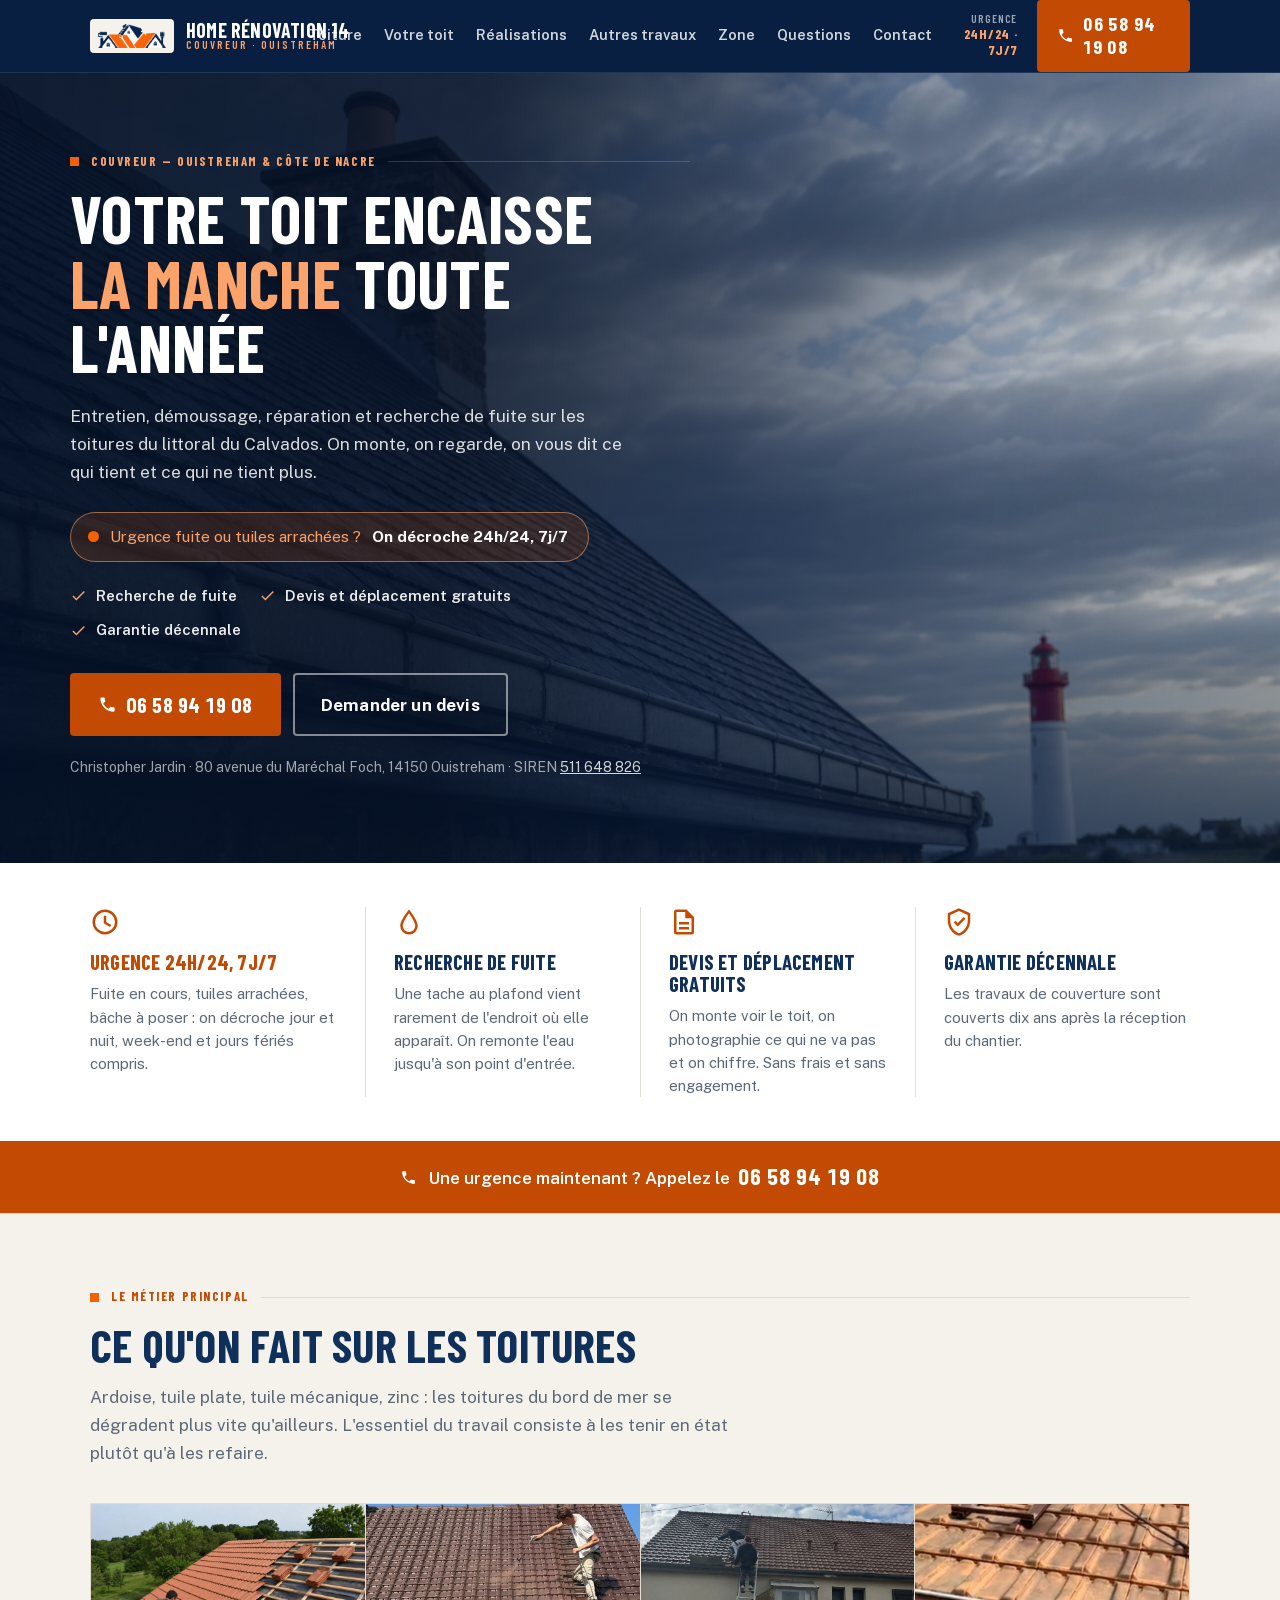
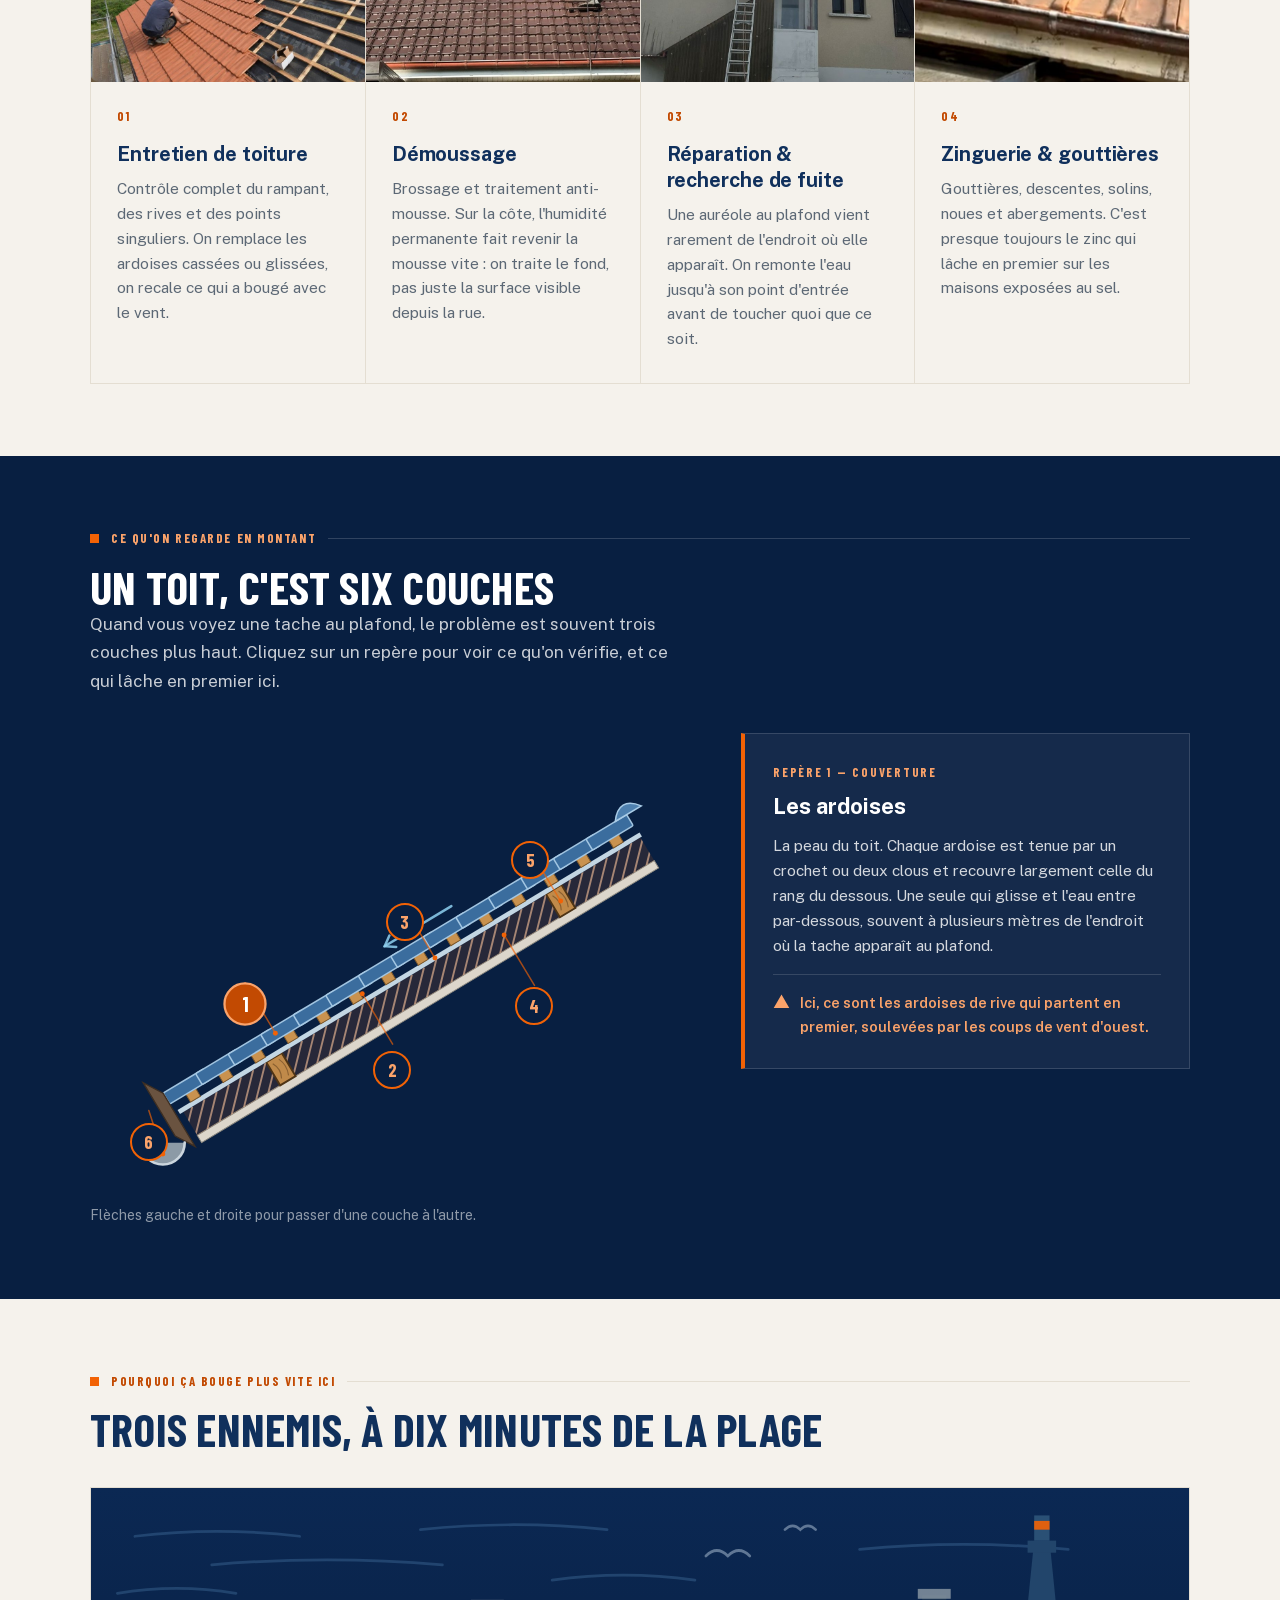
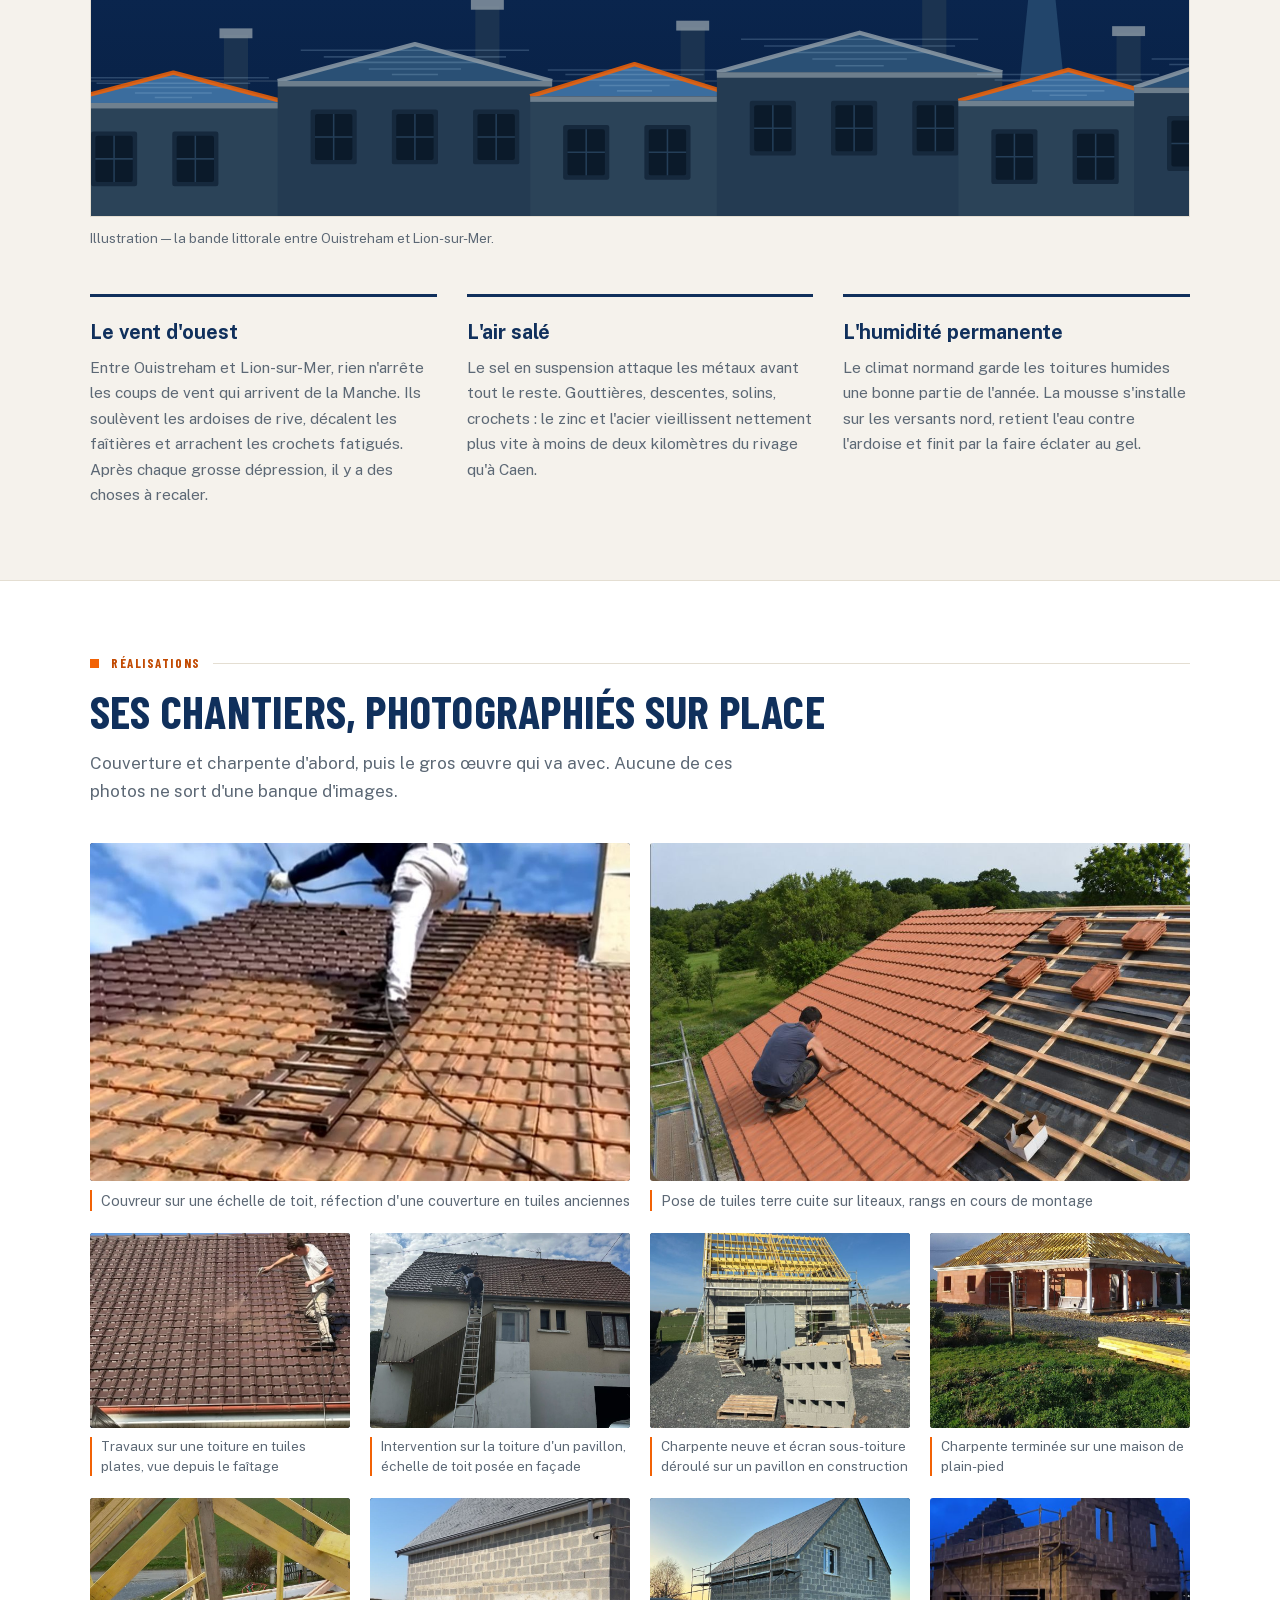
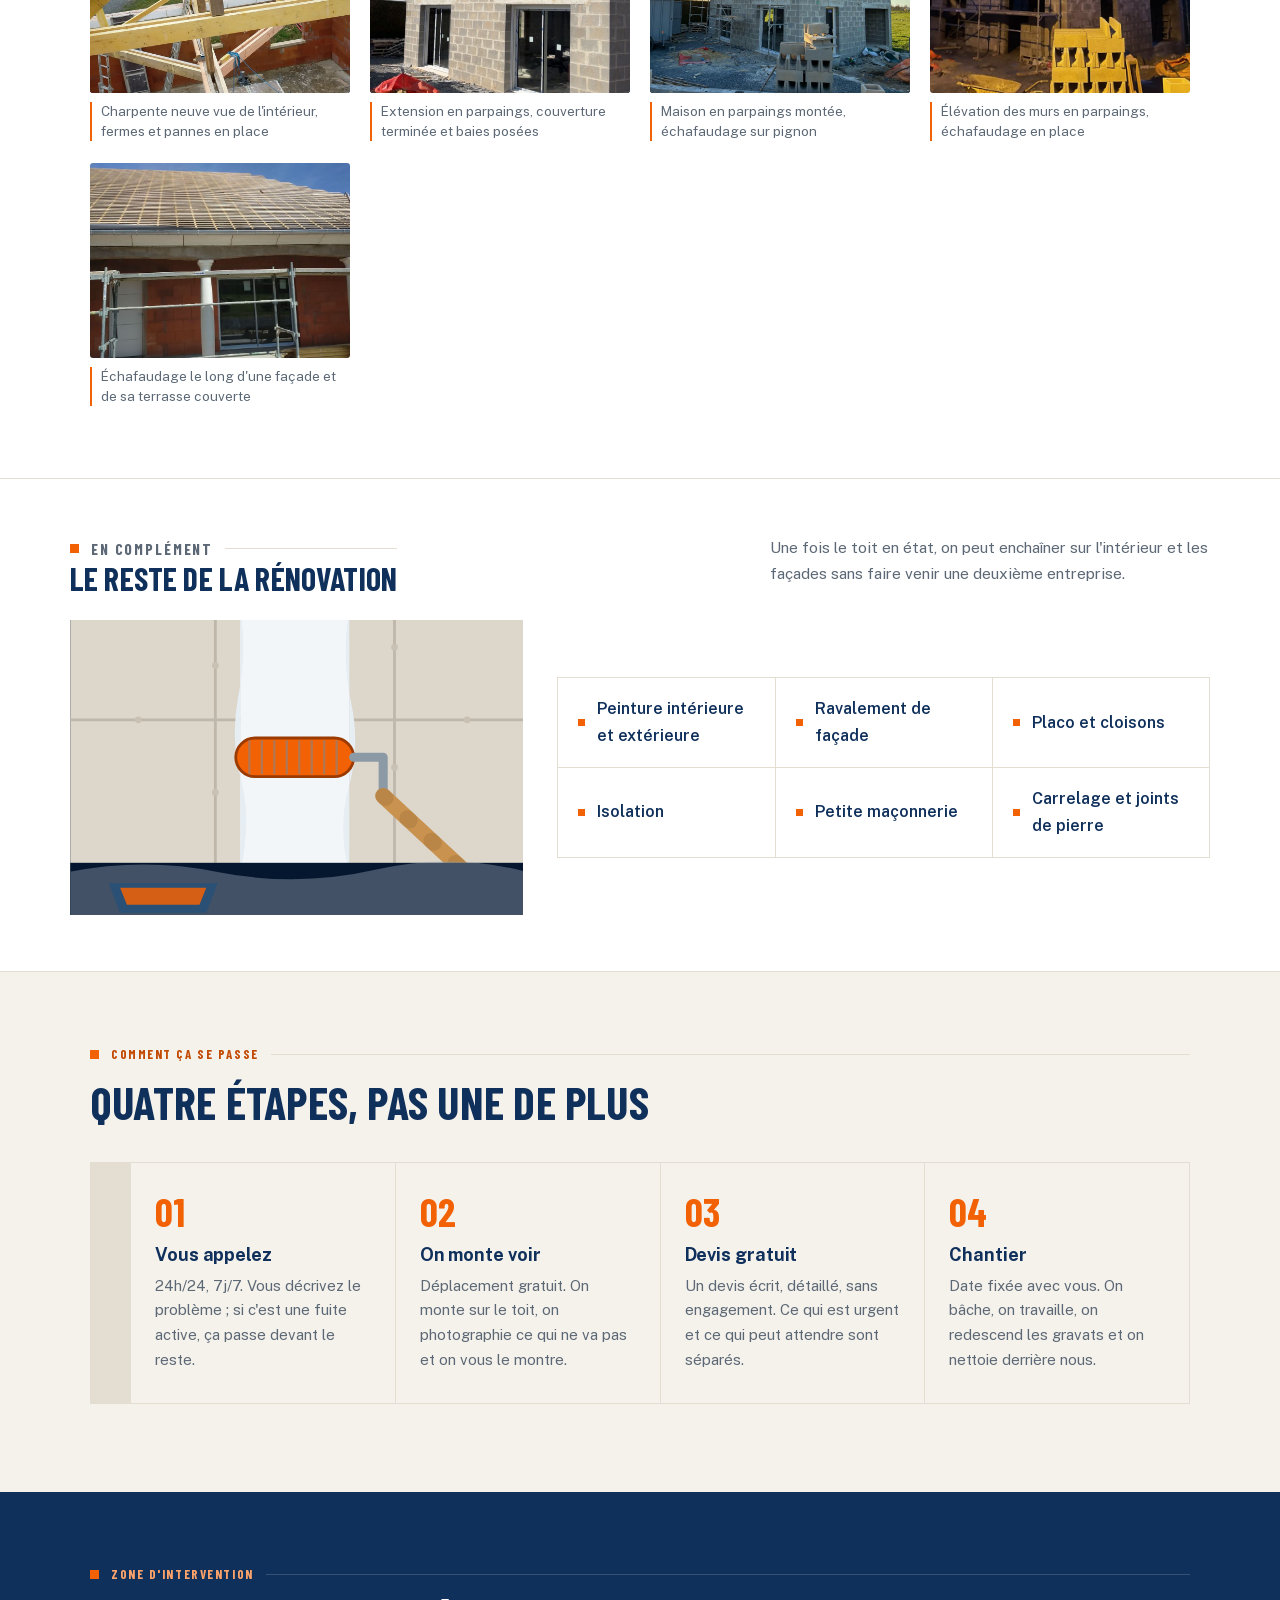
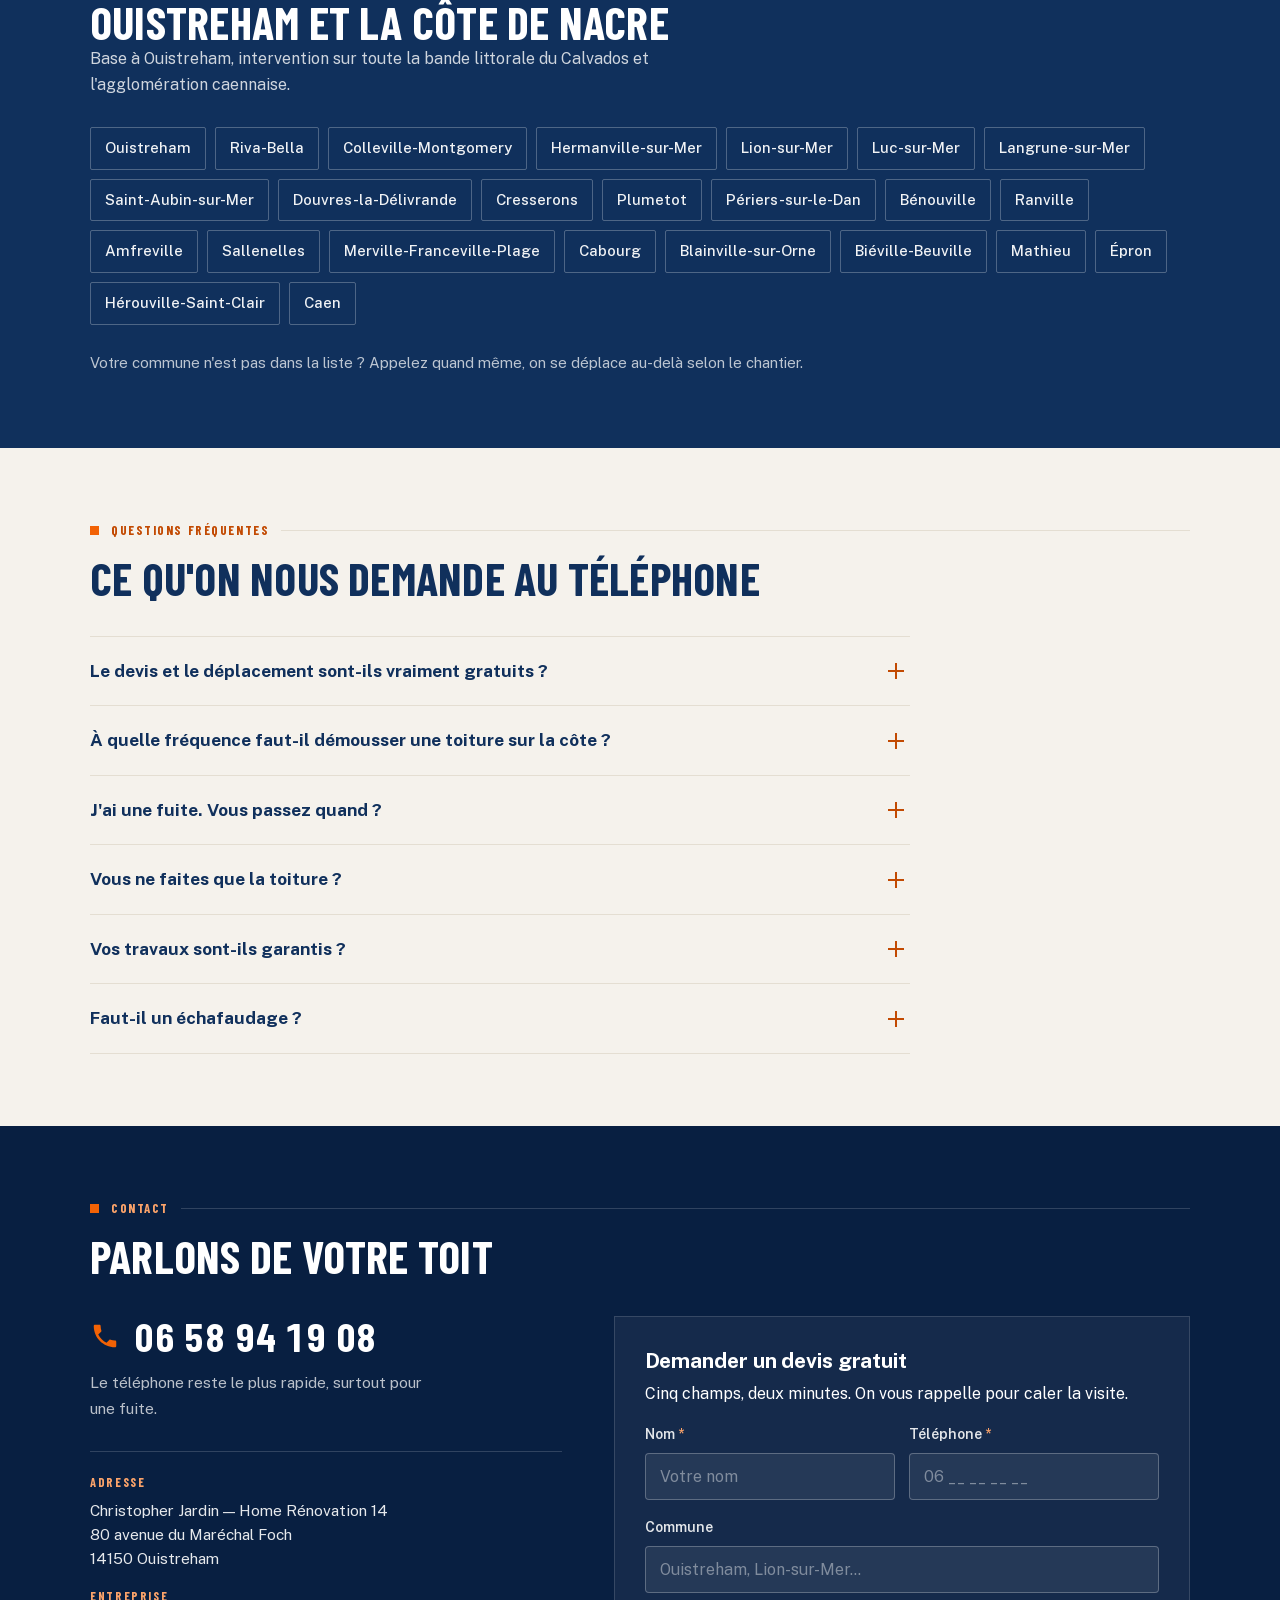
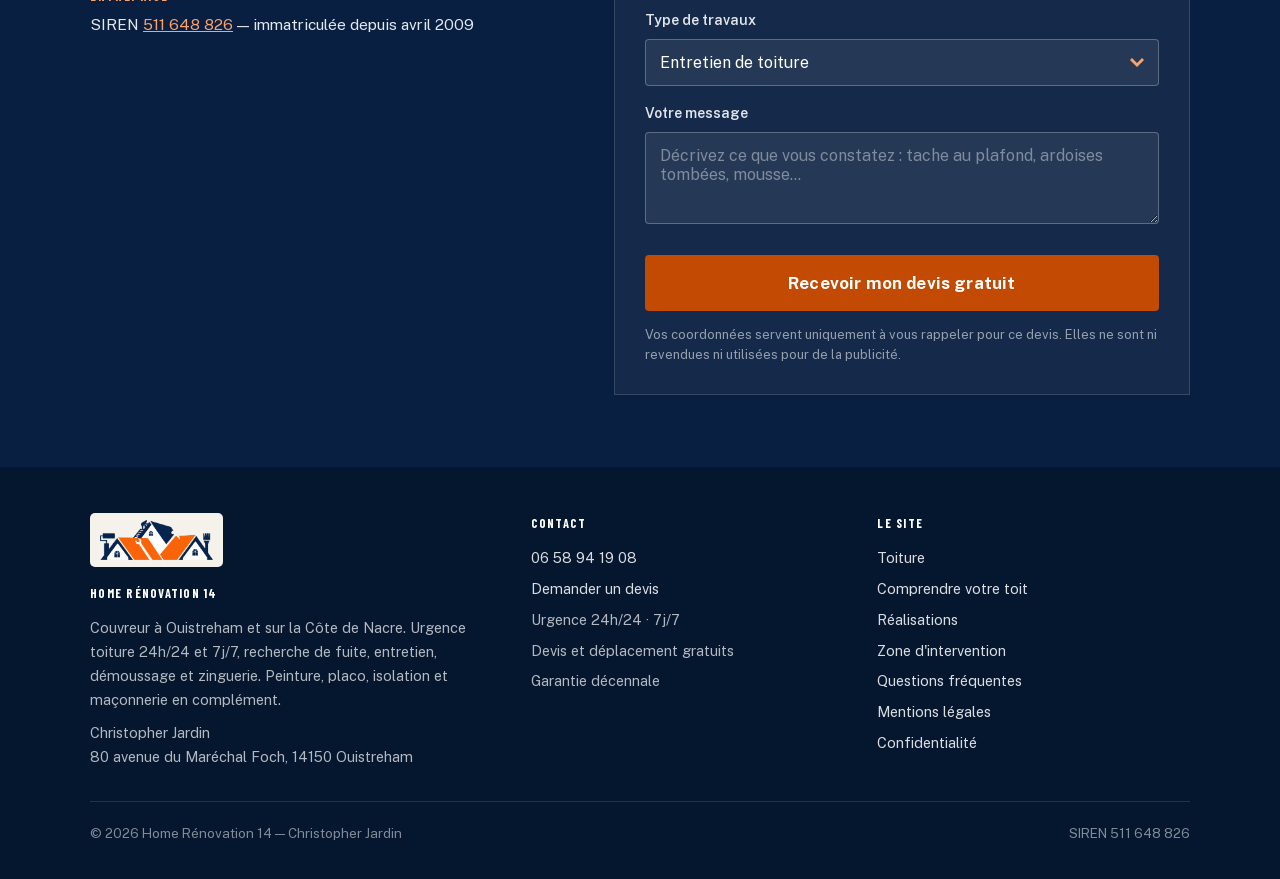
==== commit 4b344400: "Les quatre cartes de prestation passent en photo Chaque carte reçoit un cadrage dédié tiré de la gal" ====
--- a/index.html
+++ b/index.html
@@ -135,7 +135,7 @@
 
     <div class="grid4">
       <article class="presta">
-        <img class="presta-ill" src="img/ill-entretien.svg" alt="Pan de toiture en ardoise, une ardoise déposée laissant voir le liteau" width="400" height="260" loading="lazy">
+        <img class="presta-ill" src="img/presta-entretien.jpg" alt="Remplacement de tuiles terre cuite : rangs déposés, liteaux et écran sous-toiture apparents" width="800" height="520" loading="lazy" decoding="async">
         <div class="presta-txt">
           <span class="no">01</span>
           <h3>Entretien de toiture</h3>
@@ -144,7 +144,7 @@
         </div>
       </article>
       <article class="presta">
-        <img class="presta-ill" src="img/ill-demoussage.svg" alt="Toiture en ardoise, moitié envahie de mousse, moitié nettoyée" width="400" height="260" loading="lazy">
+        <img class="presta-ill" src="img/presta-demoussage.jpg" alt="Démoussage d'une toiture au jet, la lance en action sur les tuiles" width="800" height="520" loading="lazy" decoding="async">
         <div class="presta-txt">
           <span class="no">02</span>
           <h3>Démoussage</h3>
@@ -153,7 +153,7 @@
         </div>
       </article>
       <article class="presta">
-        <img class="presta-ill" src="img/ill-fuite.svg" alt="Trajet d'une infiltration, de l'ardoise fendue jusqu'à la tache au plafond" width="400" height="260" loading="lazy">
+        <img class="presta-ill" src="img/presta-fuite.jpg" alt="Deux couvreurs au bord du toit d'un pavillon, échelle de toit et échelle de façade en place" width="800" height="520" loading="lazy" decoding="async">
         <div class="presta-txt">
           <span class="no">03</span>
           <h3>Réparation &amp; recherche de fuite</h3>
@@ -162,7 +162,7 @@
         </div>
       </article>
       <article class="presta">
-        <img class="presta-ill" src="img/ill-zinguerie.svg" alt="Détail de zinguerie : gouttière zinc, crochets et descente d'eau pluviale" width="400" height="260" loading="lazy">
+        <img class="presta-ill" src="img/presta-zinguerie.jpg" alt="Gouttière zinc en bas de pente d'une toiture en tuiles, sous-face et chevrons visibles" width="672" height="437" loading="lazy" decoding="async">
         <div class="presta-txt">
           <span class="no">04</span>
           <h3>Zinguerie &amp; gouttières</h3>
--- a/css/style.css
+++ b/css/style.css
@@ -394,12 +394,12 @@
 /* ============================================================
    Illustrations de section
    ============================================================ */
-.presta-ill{display:block;width:100%;aspect-ratio:400/260;object-fit:cover;background:var(--ardoise-nuit)}
+.presta-ill{display:block;width:100%;height:auto;aspect-ratio:400/260;object-fit:cover;background:var(--ardoise-nuit)}
 .presta{padding:0 0 32px}
 .presta-txt{padding:24px 26px 0}
 
 .bandeau{
-  display:block;width:100%;aspect-ratio:1000/300;object-fit:cover;
+  display:block;width:100%;height:auto;aspect-ratio:1000/300;object-fit:cover;
   margin:34px 0 0;background:var(--ardoise-nuit);border:1px solid var(--sable);
 }
 .bandeau-legende{
@@ -407,7 +407,7 @@
 }
 
 .sec-grid{display:grid;grid-template-columns:.82fr 1.18fr;gap:34px;align-items:center;margin-top:26px}
-.sec-ill{display:block;width:100%;aspect-ratio:400/260;object-fit:cover;background:var(--ardoise-nuit)}
+.sec-ill{display:block;width:100%;height:auto;aspect-ratio:400/260;object-fit:cover;background:var(--ardoise-nuit)}
 .sec-grid .sec-list{margin:0}
 @media (max-width:760px){.sec-grid{grid-template-columns:1fr;gap:22px}}
 
@@ -590,7 +590,7 @@
 }
 .chantier{margin:0}
 .chantier img{
-  display:block;width:100%;aspect-ratio:4/3;object-fit:cover;
+  display:block;width:100%;height:auto;aspect-ratio:4/3;object-fit:cover;
   background:var(--ardoise-nuit);border-radius:3px;
 }
 .chantier figcaption{
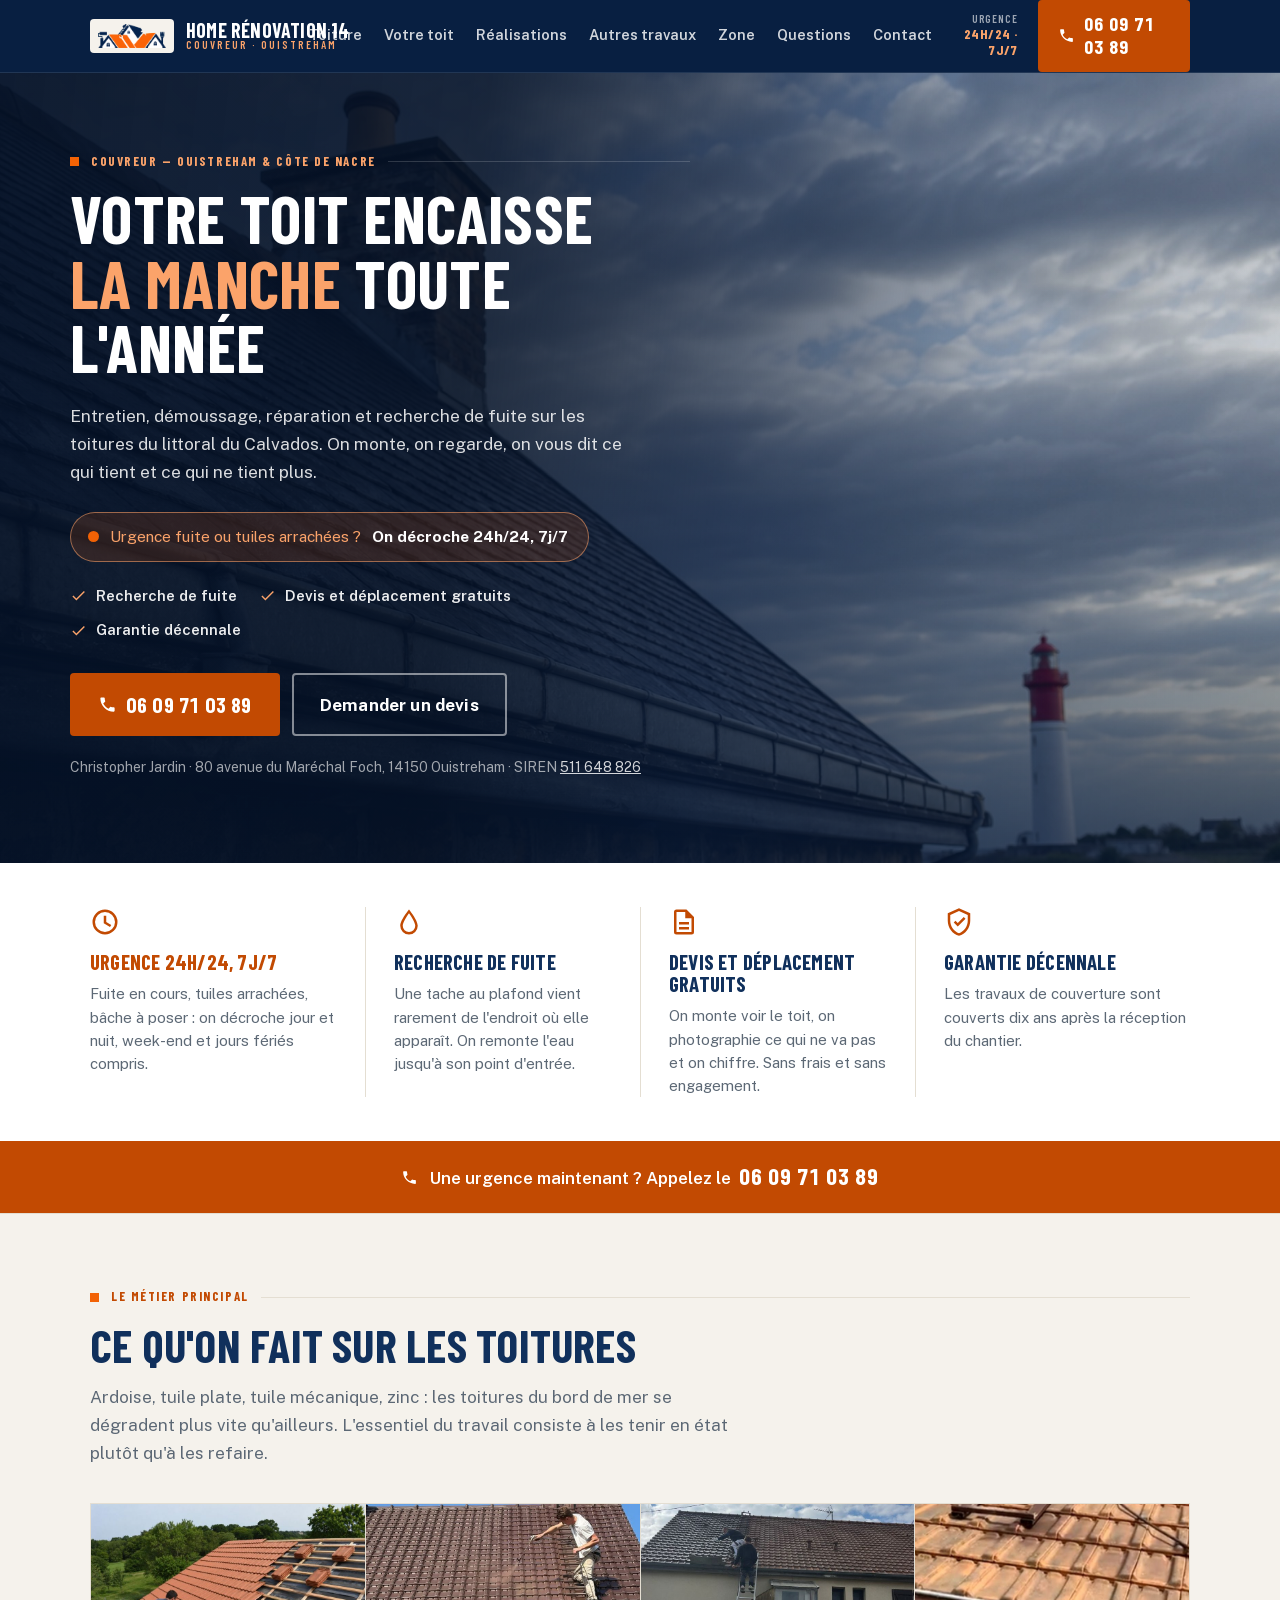
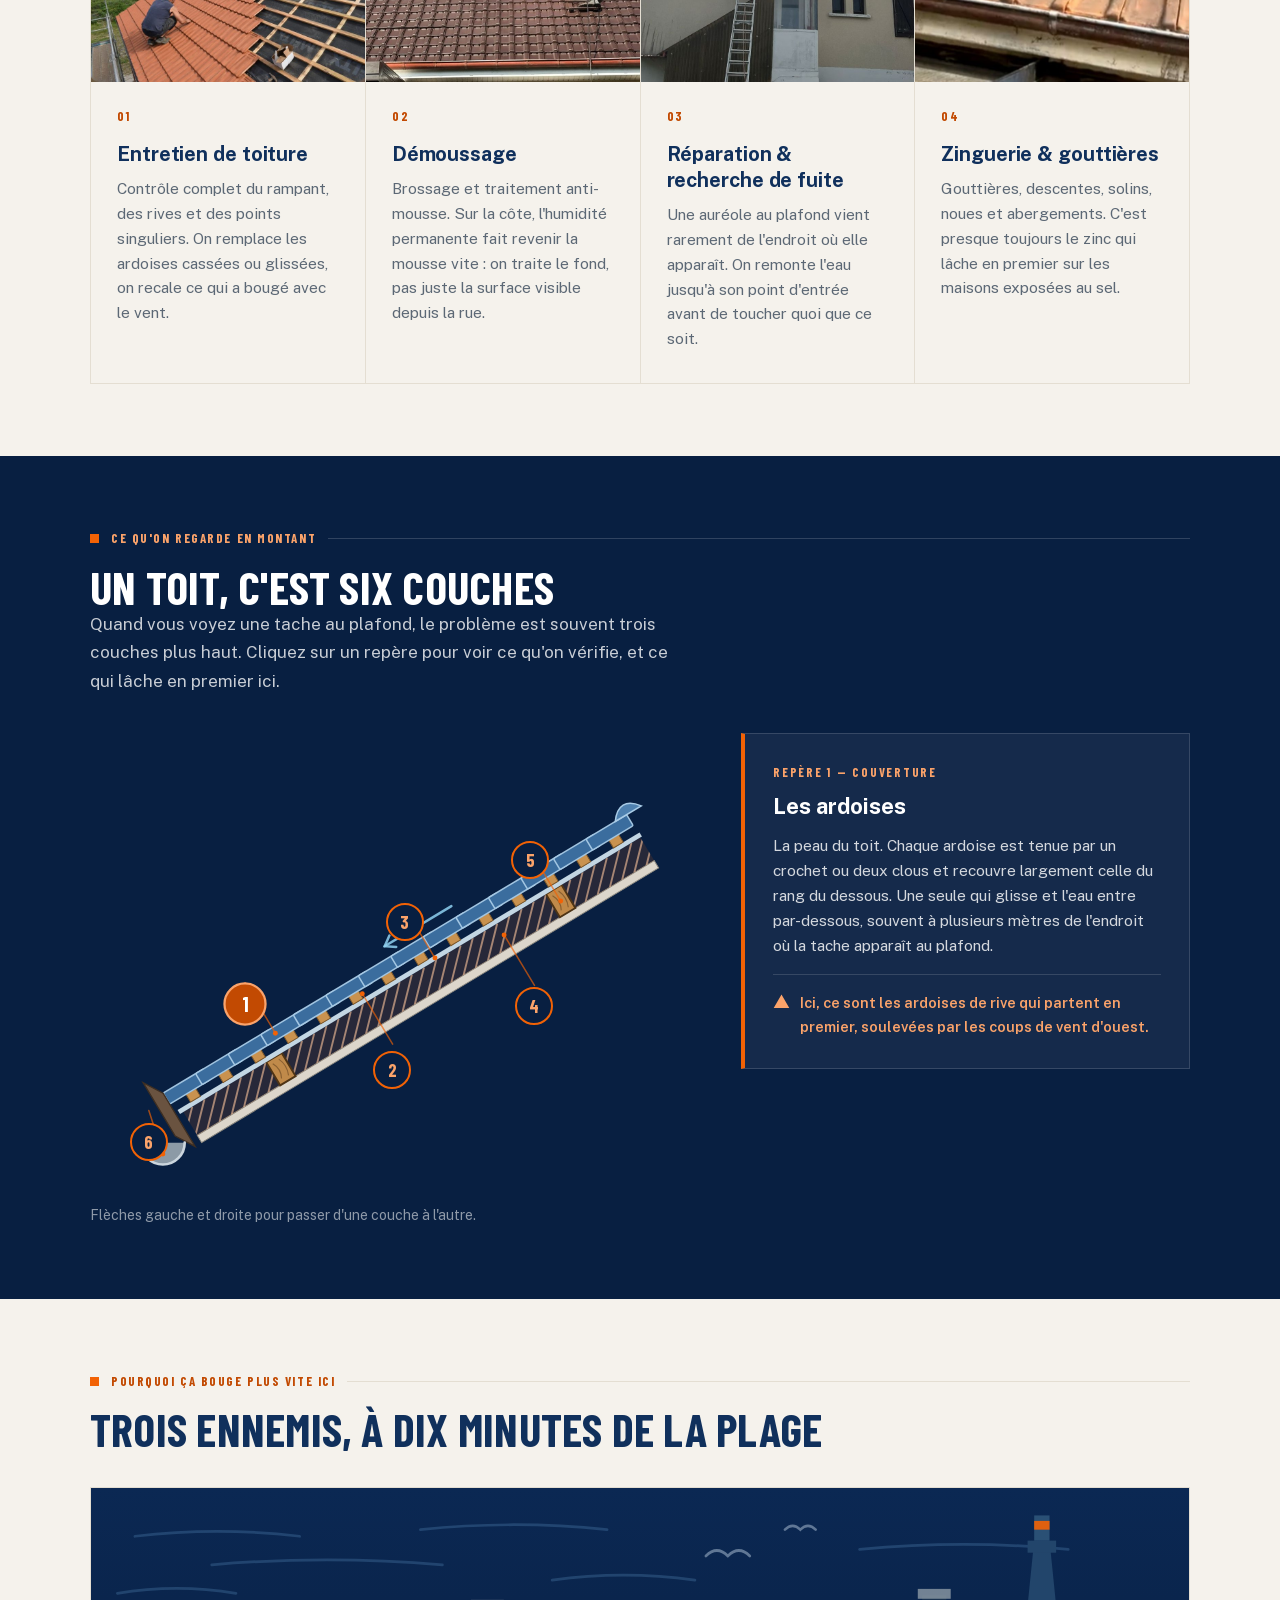
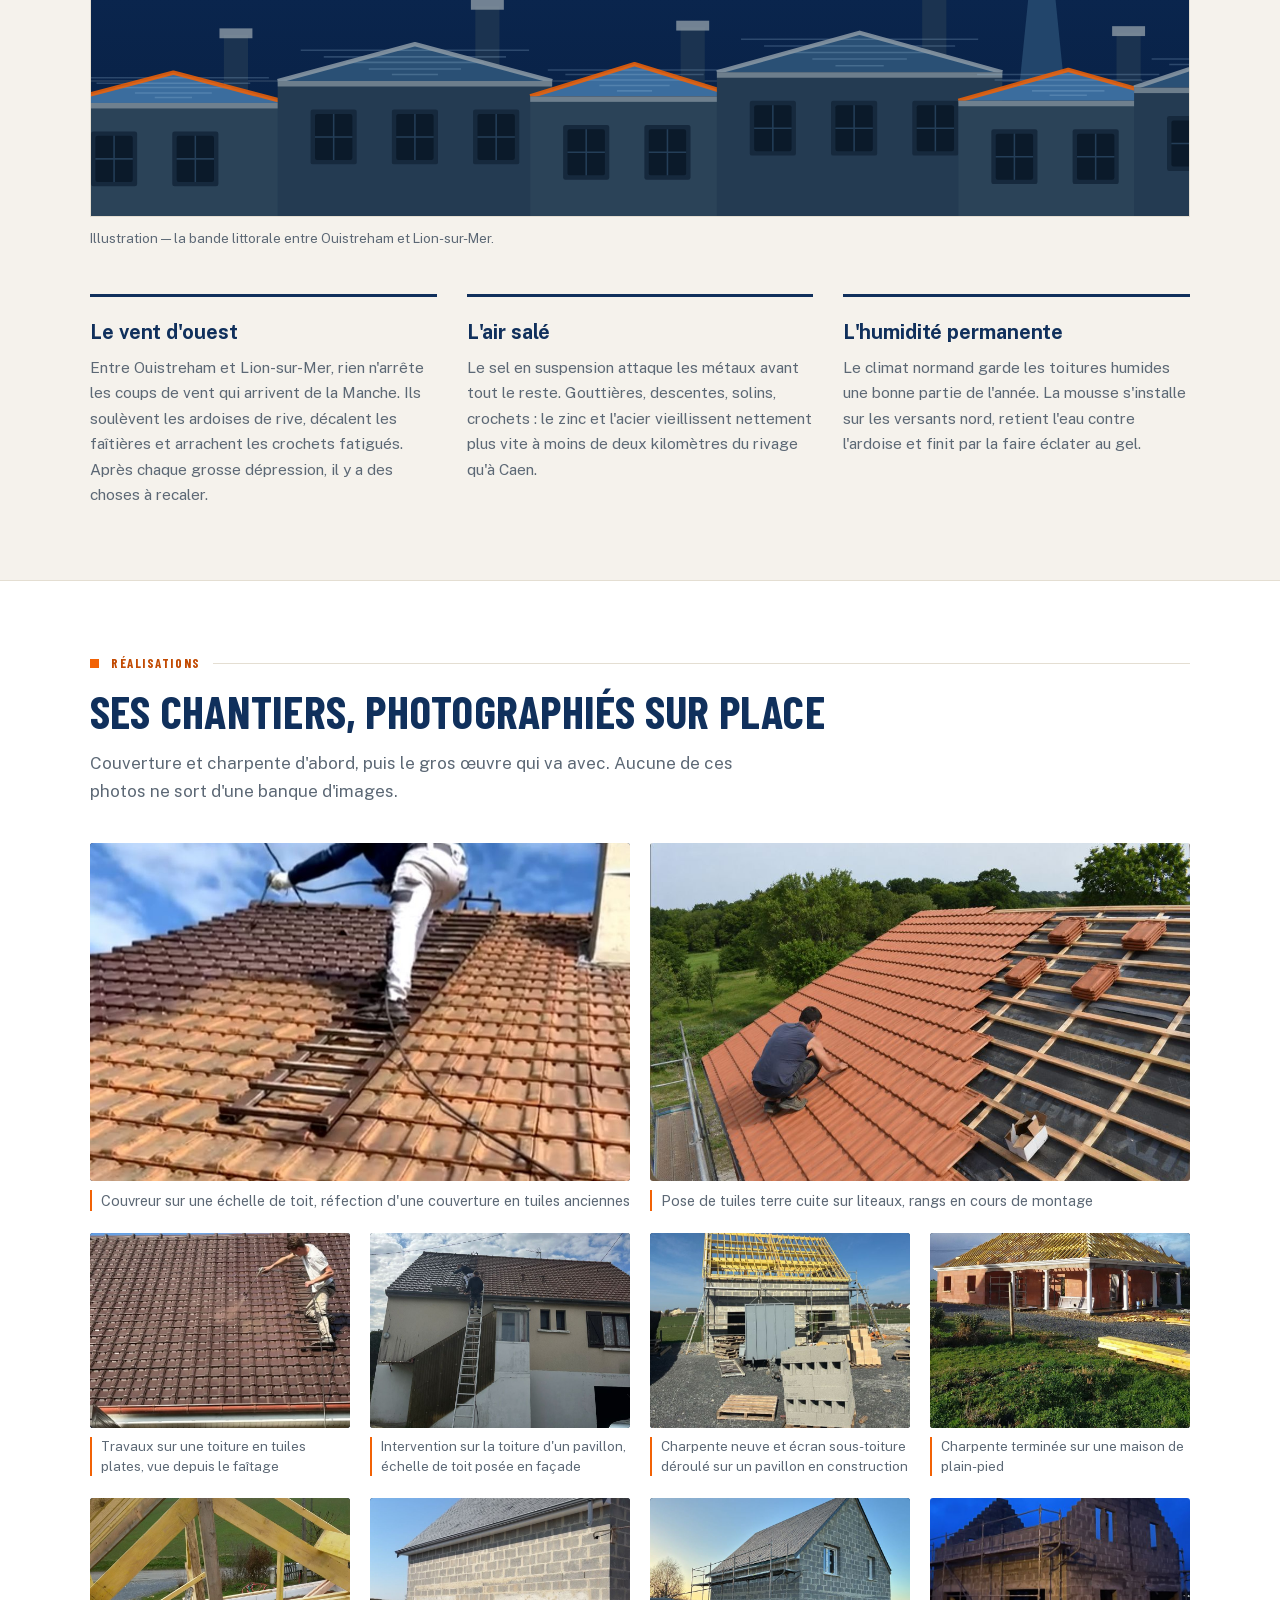
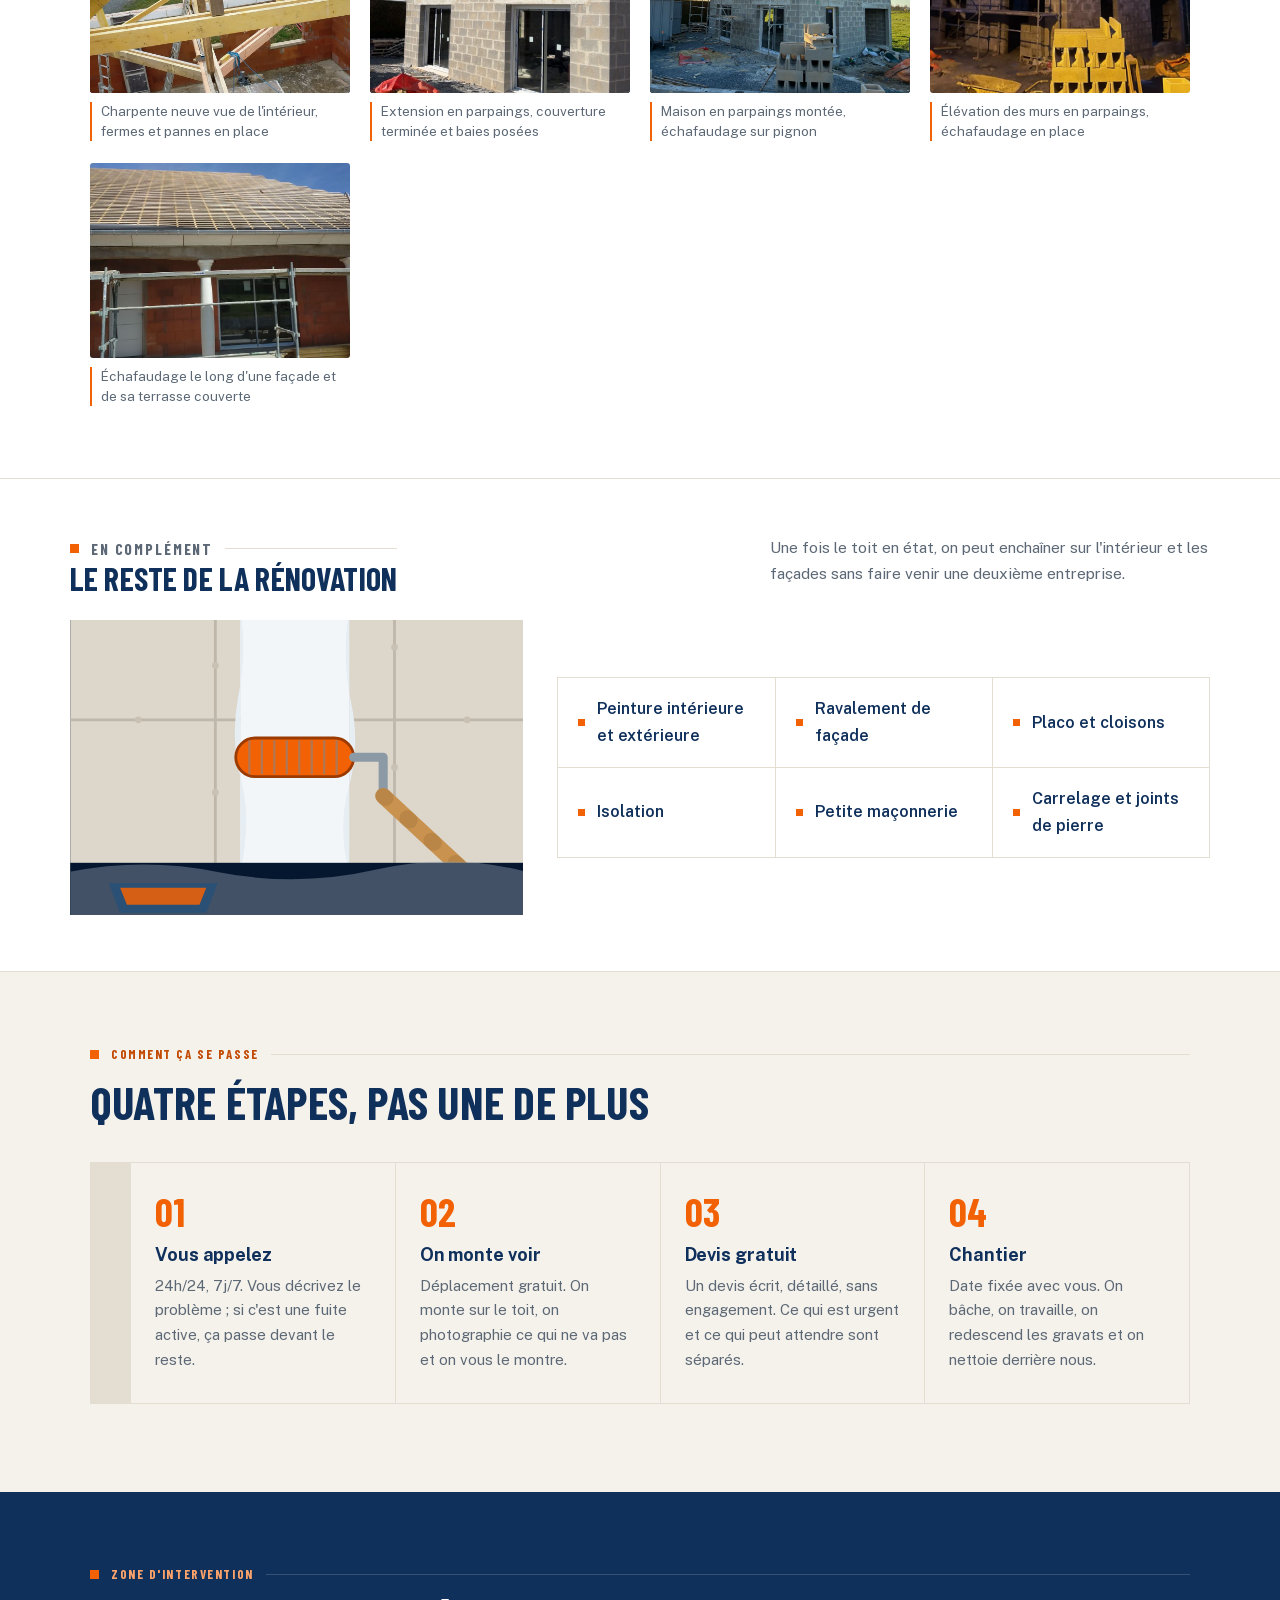
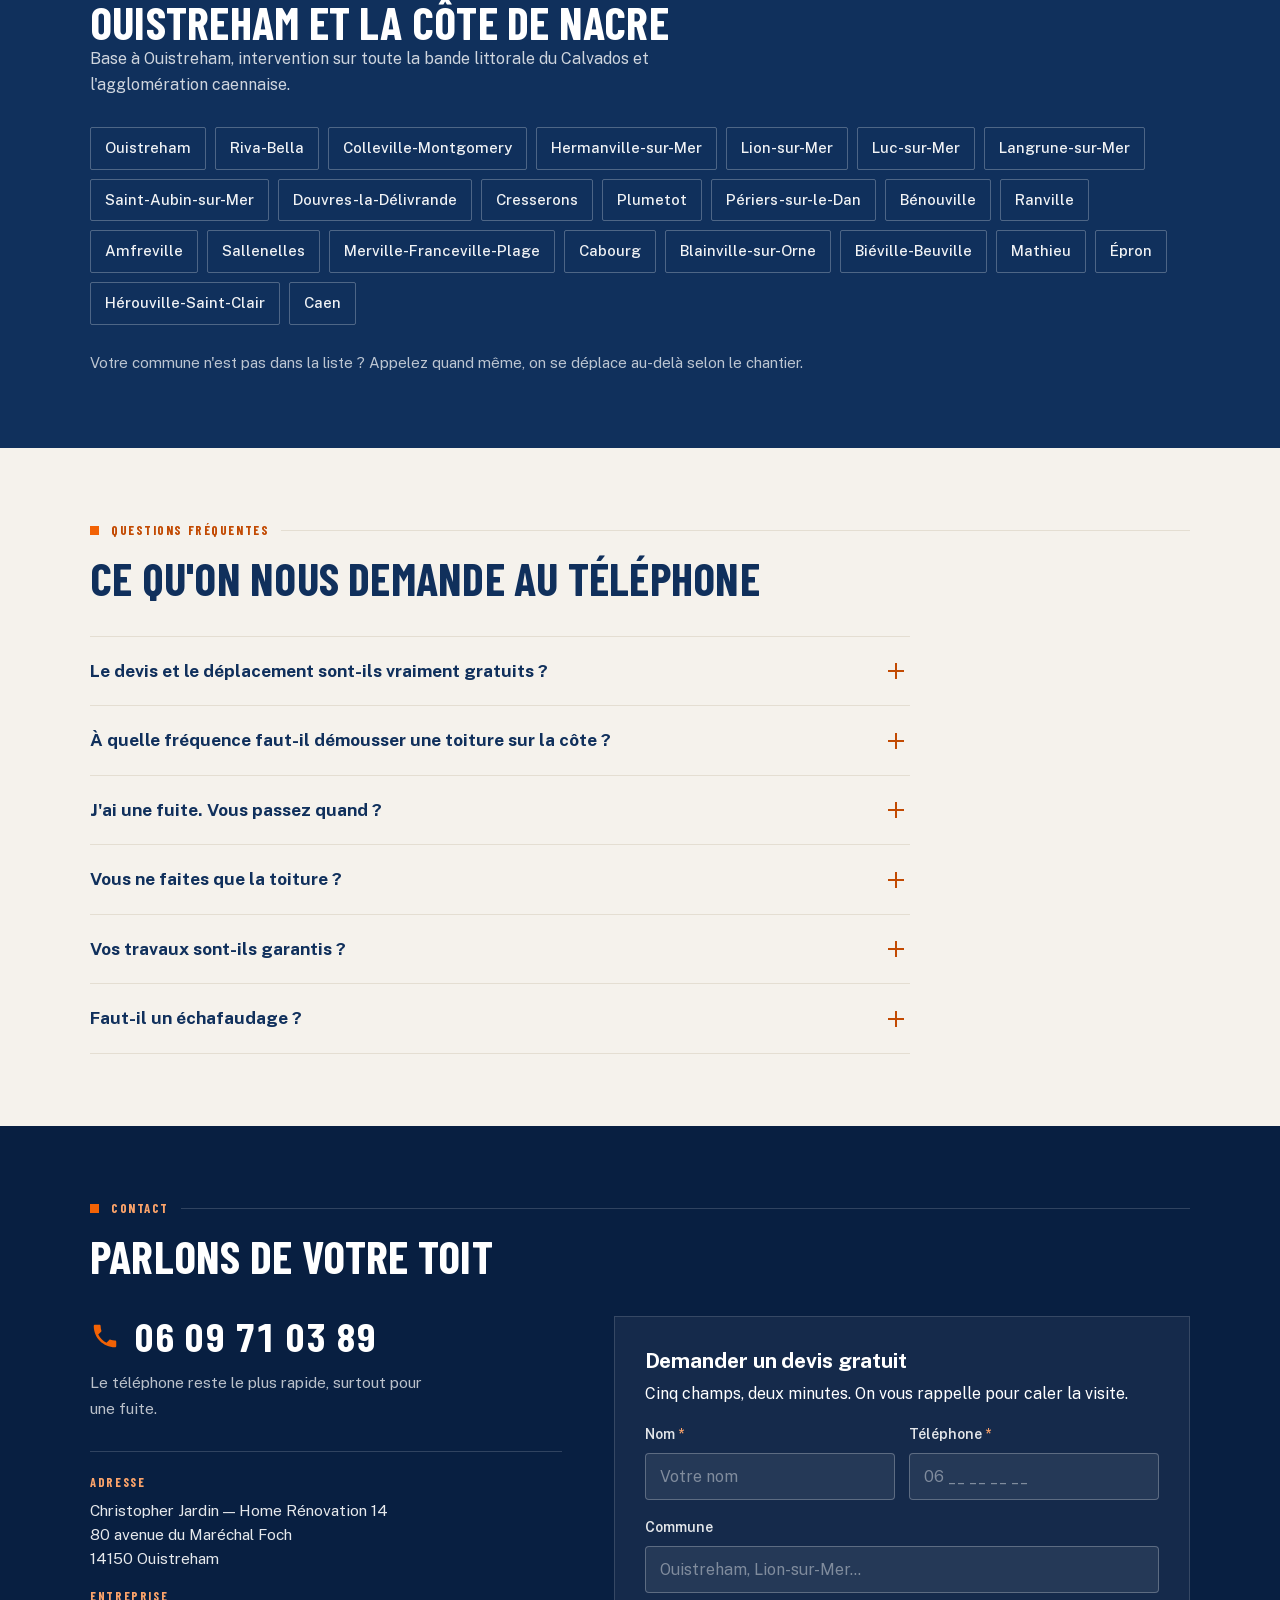
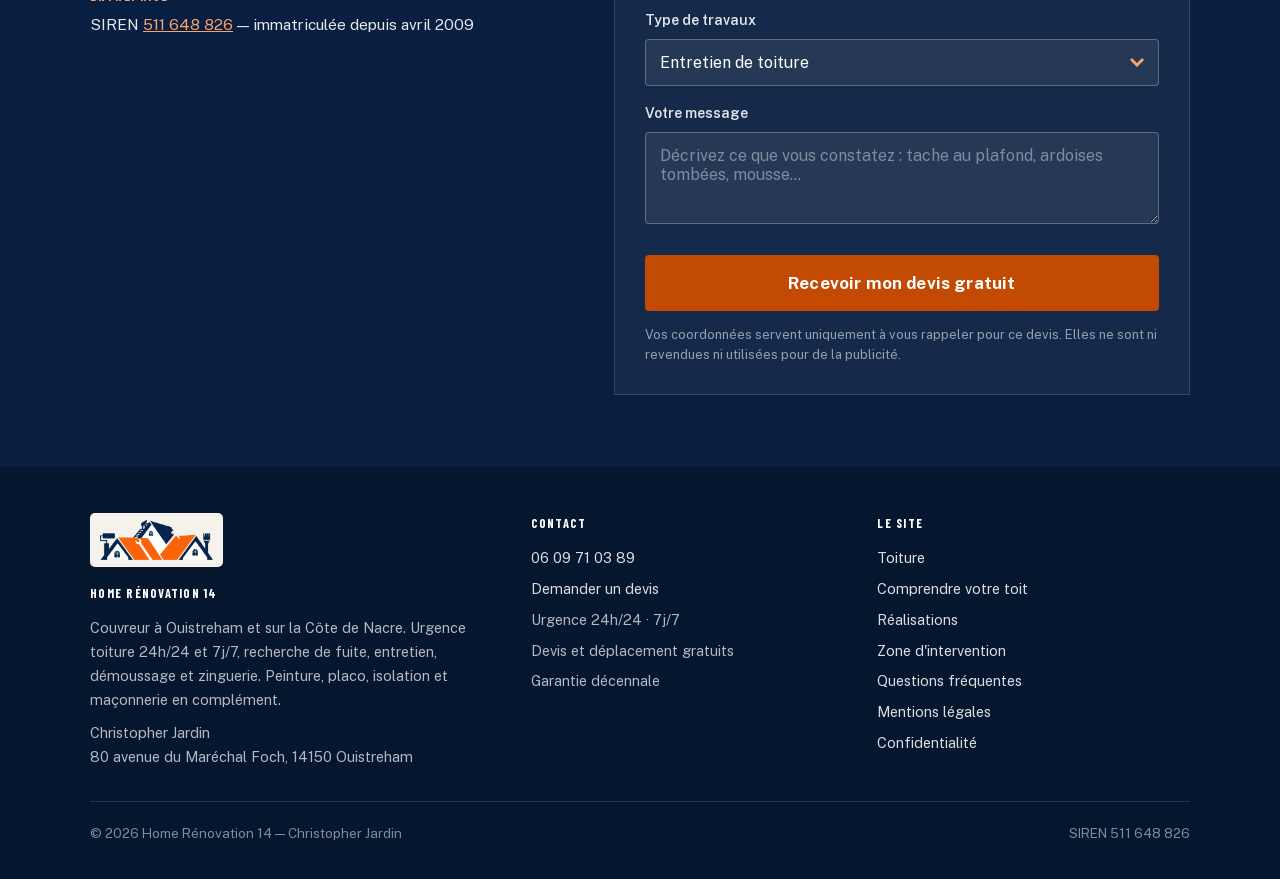
==== commit 66316d9f: "Nouveau numéro de téléphone : 06 09 71 03 89 Remplacé partout : en-tête, hero, bande des atouts, con" ====
--- a/index.html
+++ b/index.html
@@ -4,7 +4,7 @@
 <meta charset="UTF-8">
 <meta name="viewport" content="width=device-width, initial-scale=1">
 <title>Couvreur Ouistreham (14) — Urgence toiture 24h/24, 7j/7 | Recherche de fuite, devis gratuit</title>
-<meta name="description" content="Couvreur à Ouistreham et sur la Côte de Nacre. Urgence toiture 24h/24 et 7j/7, recherche de fuite, entretien, démoussage, zinguerie. Devis et déplacement gratuits, garantie décennale. 06 58 94 19 08.">
+<meta name="description" content="Couvreur à Ouistreham et sur la Côte de Nacre. Urgence toiture 24h/24 et 7j/7, recherche de fuite, entretien, démoussage, zinguerie. Devis et déplacement gratuits, garantie décennale. 06 09 71 03 89.">
 <meta name="theme-color" content="#081F41">
 <meta name="author" content="Christopher Jardin — Home Rénovation 14">
 <link rel="canonical" href="https://znk-v.github.io/home-renovation-14/">
@@ -49,9 +49,9 @@
       <a href="#contact">Contact</a>
     </nav>
     <span class="hdr-247" aria-hidden="true">Urgence<b>24h/24 · 7j/7</b></span>
-    <a class="btn btn-tel" href="tel:+33658941908">
+    <a class="btn btn-tel" href="tel:+33609710389">
       <svg width="17" height="17" viewBox="0 0 24 24" fill="currentColor" aria-hidden="true"><path d="M6.6 10.8c1.4 2.8 3.8 5.1 6.6 6.6l2.2-2.2c.3-.3.7-.4 1-.2 1.2.4 2.4.6 3.6.6.6 0 1 .4 1 1V20c0 .6-.4 1-1 1-9.4 0-17-7.6-17-17 0-.6.4-1 1-1h3.5c.6 0 1 .4 1 1 0 1.3.2 2.5.6 3.6.1.4 0 .8-.2 1l-2.3 2.2z"/></svg>
-      <span class="tel-num">06 58 94 19 08</span>
+      <span class="tel-num">06 09 71 03 89</span>
     </a>
   </div>
 </header>
@@ -82,9 +82,9 @@
         <li><svg width="17" height="17" viewBox="0 0 24 24" fill="currentColor" aria-hidden="true"><path d="M9 16.2 4.8 12l-1.4 1.4L9 19 21 7l-1.4-1.4z"/></svg> Garantie décennale</li>
       </ul>
       <div class="hero-cta">
-        <a class="btn btn-tel" href="tel:+33658941908">
+        <a class="btn btn-tel" href="tel:+33609710389">
           <svg width="19" height="19" viewBox="0 0 24 24" fill="currentColor" aria-hidden="true"><path d="M6.6 10.8c1.4 2.8 3.8 5.1 6.6 6.6l2.2-2.2c.3-.3.7-.4 1-.2 1.2.4 2.4.6 3.6.6.6 0 1 .4 1 1V20c0 .6-.4 1-1 1-9.4 0-17-7.6-17-17 0-.6.4-1 1-1h3.5c.6 0 1 .4 1 1 0 1.3.2 2.5.6 3.6.1.4 0 .8-.2 1l-2.3 2.2z"/></svg>
-          <span class="tel-num" style="font-size:21px">06 58 94 19 08</span>
+          <span class="tel-num" style="font-size:21px">06 09 71 03 89</span>
         </a>
         <a class="btn btn-ghost" href="#contact">Demander un devis</a>
       </div>
@@ -118,9 +118,9 @@
         <p>Les travaux de couverture sont couverts dix ans après la réception du chantier.</p>
       </article>
   </div>
-  <a class="atouts-cta" href="tel:+33658941908">
+  <a class="atouts-cta" href="tel:+33609710389">
     <svg width="17" height="17" viewBox="0 0 24 24" fill="currentColor" aria-hidden="true"><path d="M6.6 10.8c1.4 2.8 3.8 5.1 6.6 6.6l2.2-2.2c.3-.3.7-.4 1-.2 1.2.4 2.4.6 3.6.6.6 0 1 .4 1 1V20c0 .6-.4 1-1 1-9.4 0-17-7.6-17-17 0-.6.4-1 1-1h3.5c.6 0 1 .4 1 1 0 1.3.2 2.5.6 3.6.1.4 0 .8-.2 1l-2.3 2.2z"/></svg>
-    <span>Une urgence maintenant&nbsp;? Appelez le <b>06 58 94 19 08</b></span>
+    <span>Une urgence maintenant&nbsp;? Appelez le <b>06 09 71 03 89</b></span>
   </a>
 </section>
 
@@ -538,9 +538,9 @@
 
     <div class="contact-grid">
       <div>
-        <a class="co-tel" href="tel:+33658941908">
+        <a class="co-tel" href="tel:+33609710389">
           <svg width="30" height="30" viewBox="0 0 24 24" fill="currentColor" aria-hidden="true"><path d="M6.6 10.8c1.4 2.8 3.8 5.1 6.6 6.6l2.2-2.2c.3-.3.7-.4 1-.2 1.2.4 2.4.6 3.6.6.6 0 1 .4 1 1V20c0 .6-.4 1-1 1-9.4 0-17-7.6-17-17 0-.6.4-1 1-1h3.5c.6 0 1 .4 1 1 0 1.3.2 2.5.6 3.6.1.4 0 .8-.2 1l-2.3 2.2z"/></svg>
-          06 58 94 19 08
+          06 09 71 03 89
         </a>
         <p class="co-sub">Le téléphone reste le plus rapide, surtout pour une fuite.</p>
 
@@ -600,7 +600,7 @@
           <div class="ok"><svg width="26" height="26" viewBox="0 0 24 24" fill="currentColor" aria-hidden="true"><path d="M9 16.2 4.8 12l-1.4 1.4L9 19 21 7l-1.4-1.4z"/></svg></div>
           <h3>Demande envoyée</h3>
           <p id="merciTxt">On vous rappelle pour caler la visite.<br>
-            Pour une fuite en cours, appelez directement le <a href="tel:+33658941908">06&nbsp;58&nbsp;94&nbsp;19&nbsp;08</a>.</p>
+            Pour une fuite en cours, appelez directement le <a href="tel:+33609710389">06&nbsp;09&nbsp;71&nbsp;03&nbsp;89</a>.</p>
         </div>
       </div>
     </div>
@@ -624,7 +624,7 @@
       <div>
         <strong>Contact</strong>
         <ul>
-          <li><a href="tel:+33658941908">06 58 94 19 08</a></li>
+          <li><a href="tel:+33609710389">06 09 71 03 89</a></li>
           <li><a href="#contact">Demander un devis</a></li>
           <li>Urgence 24h/24 · 7j/7</li>
           <li>Devis et déplacement gratuits</li>
@@ -651,9 +651,9 @@
   </div>
 </footer>
 
-<a class="sticky-tel" href="tel:+33658941908">
-  <span class="sticky-lab">Urgence 24h/24 · 7j/7</span>
-  <span class="sticky-num"><svg width="21" height="21" viewBox="0 0 24 24" fill="currentColor" aria-hidden="true"><path d="M6.6 10.8c1.4 2.8 3.8 5.1 6.6 6.6l2.2-2.2c.3-.3.7-.4 1-.2 1.2.4 2.4.6 3.6.6.6 0 1 .4 1 1V20c0 .6-.4 1-1 1-9.4 0-17-7.6-17-17 0-.6.4-1 1-1h3.5c.6 0 1 .4 1 1 0 1.3.2 2.5.6 3.6.1.4 0 .8-.2 1l-2.3 2.2z"/></svg>06 58 94 19 08</span>
+<a class="sticky-tel" href="tel:+33609710389">
+  <span class="sticky-lab">24h/24<br>7j/7</span>
+  <span class="sticky-num"><svg width="21" height="21" viewBox="0 0 24 24" fill="currentColor" aria-hidden="true"><path d="M6.6 10.8c1.4 2.8 3.8 5.1 6.6 6.6l2.2-2.2c.3-.3.7-.4 1-.2 1.2.4 2.4.6 3.6.6.6 0 1 .4 1 1V20c0 .6-.4 1-1 1-9.4 0-17-7.6-17-17 0-.6.4-1 1-1h3.5c.6 0 1 .4 1 1 0 1.3.2 2.5.6 3.6.1.4 0 .8-.2 1l-2.3 2.2z"/></svg>06 09 71 03 89</span>
 </a>
 
 <script type="application/ld+json">
@@ -663,7 +663,7 @@
   "name":"Home Rénovation 14",
   "alternateName":"Christopher Jardin",
   "url":"https://znk-v.github.io/home-renovation-14/",
-  "telephone":"+33658941908",
+  "telephone":"+33609710389",
   "image":["https://znk-v.github.io/home-renovation-14/og-image.jpg","https://znk-v.github.io/home-renovation-14/img/chantiers/01-couvreur-echelle-de-toit.jpg","https://znk-v.github.io/home-renovation-14/img/chantiers/02-pose-tuiles-terre-cuite-liteaux.jpg","https://znk-v.github.io/home-renovation-14/img/chantiers/03-travaux-toiture-tuiles-plates.jpg","https://znk-v.github.io/home-renovation-14/img/chantiers/05-charpente-ecran-sous-toiture.jpg"],
   "priceRange":"€€",
   "foundingDate":"2009-04-03",
--- a/css/style.css
+++ b/css/style.css
@@ -104,6 +104,12 @@
 /* ============================================================
    Header
    ============================================================ */
+/* L'en-tête est collant : sans marge de défilement, une ancre amène le haut de
+   section sous le logo. La valeur couvre la hauteur d'en-tête la plus grande
+   (73 px en desktop) plus une respiration. */
+main > section[id],
+main[id]{scroll-margin-top:96px}
+
 .hdr{
   position:sticky;top:0;z-index:60;
   background:var(--ardoise-nuit);
@@ -507,12 +513,15 @@
 
 /* barre sticky mobile sur deux lignes */
 @media (max-width:768px){
-  :root{--sticky-h:70px}
-  .sticky-tel{height:70px;flex-direction:column;gap:2px;line-height:1.05}
+  /* Sur mobile la barre d'URL du navigateur s'ajoute par-dessous : la barre d'appel
+     tient sur une seule ligne pour ne pas manger l'écran. */
+  :root{--sticky-h:54px}
+  .sticky-tel{height:54px;flex-direction:row;gap:11px;line-height:1;font-size:22px}
   .sticky-num{display:flex;align-items:center;gap:9px}
   .sticky-lab{
-    font-family:var(--corps);font-size:11.5px;font-weight:700;letter-spacing:.09em;
-    text-transform:uppercase;color:rgba(255,255,255,.9);
+    font-family:var(--corps);font-size:11px;font-weight:700;letter-spacing:.07em;
+    text-transform:uppercase;color:rgba(255,255,255,.82);
+    border-left:1px solid rgba(255,255,255,.35);padding-left:11px;order:2;
   }
 }
 
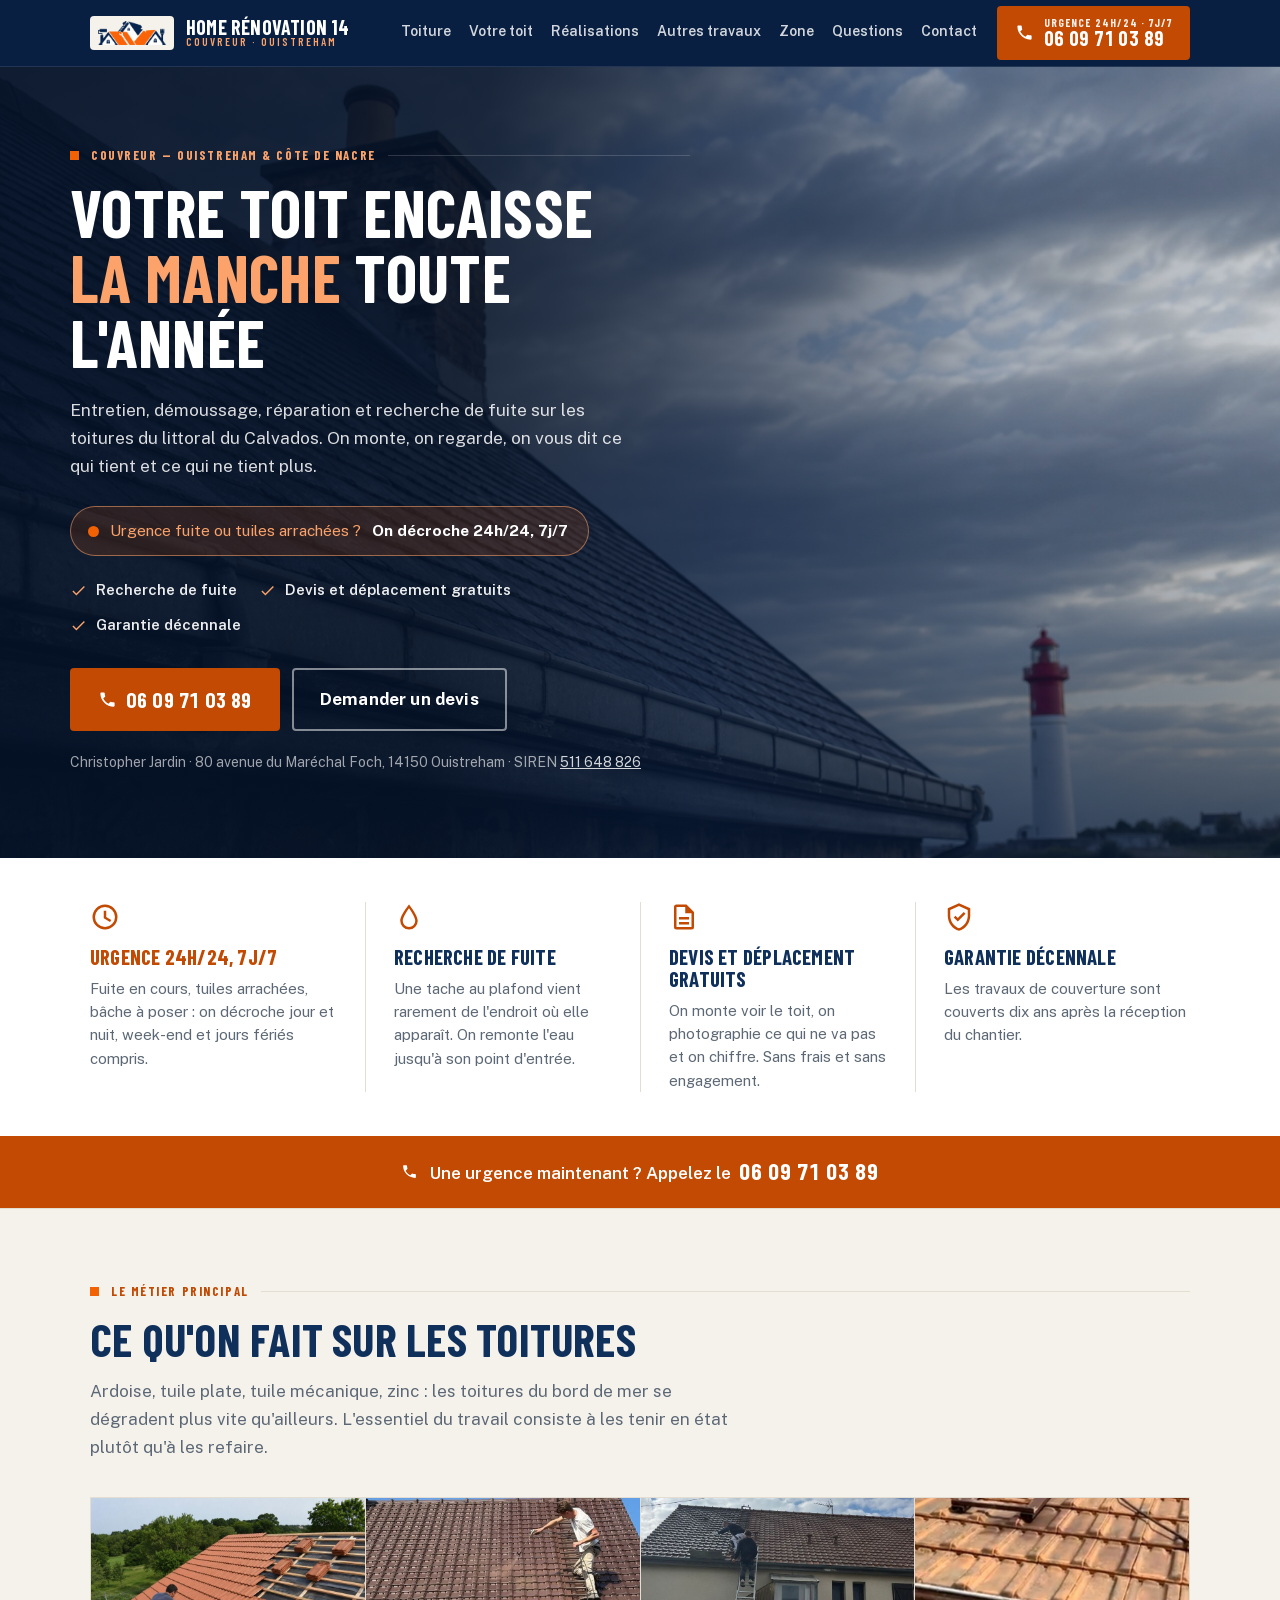
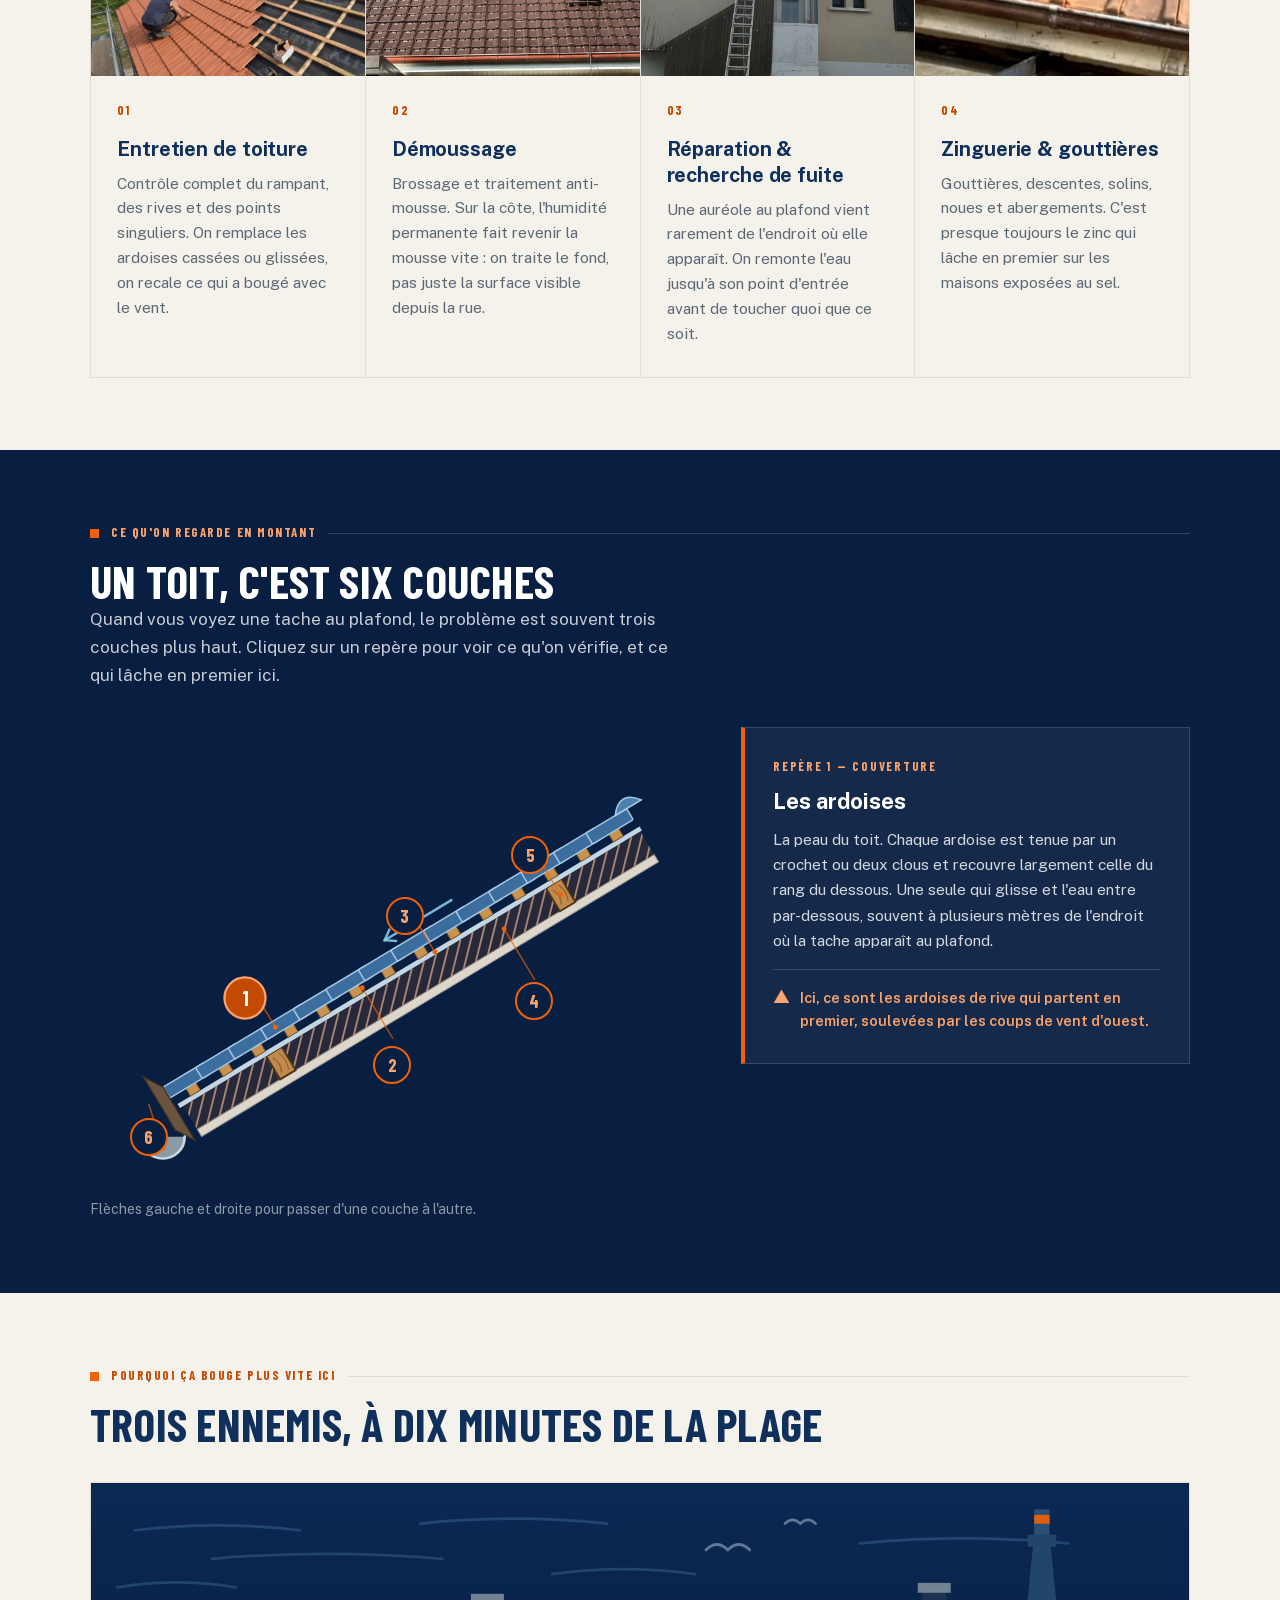
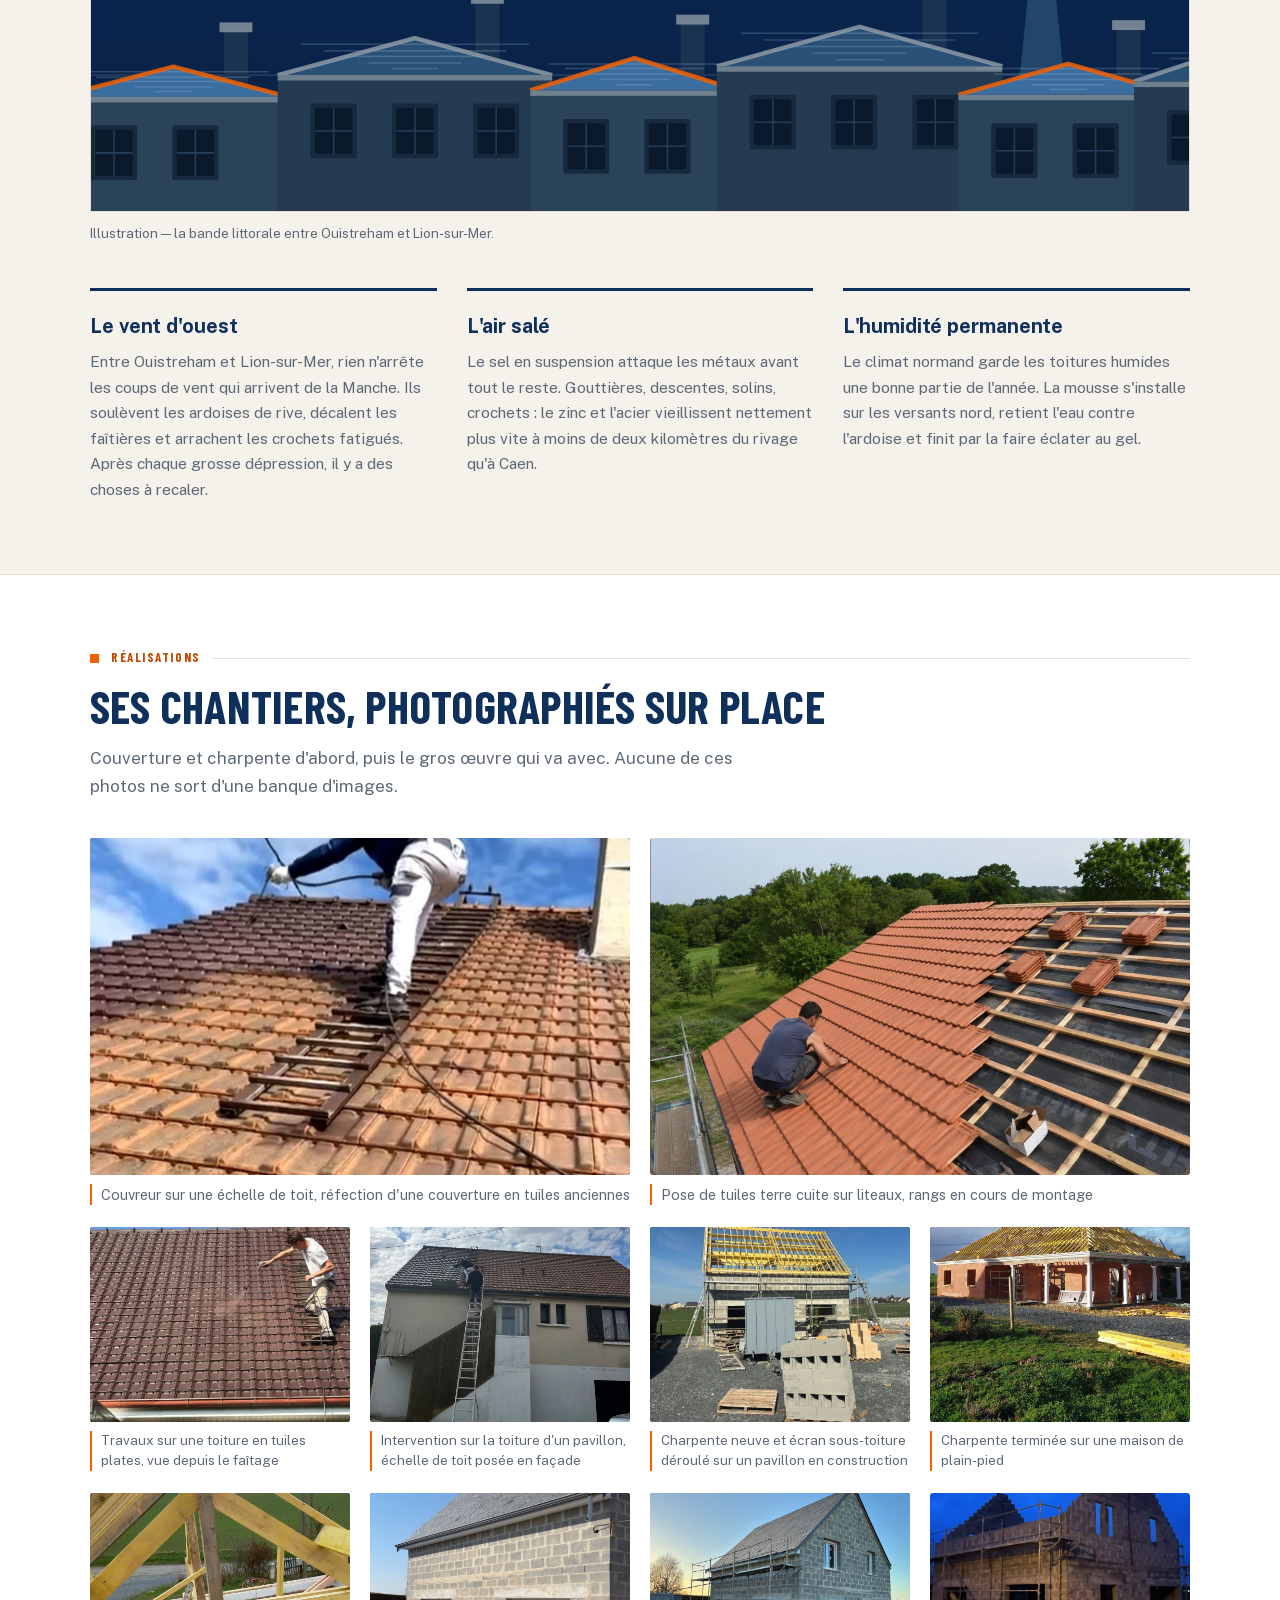
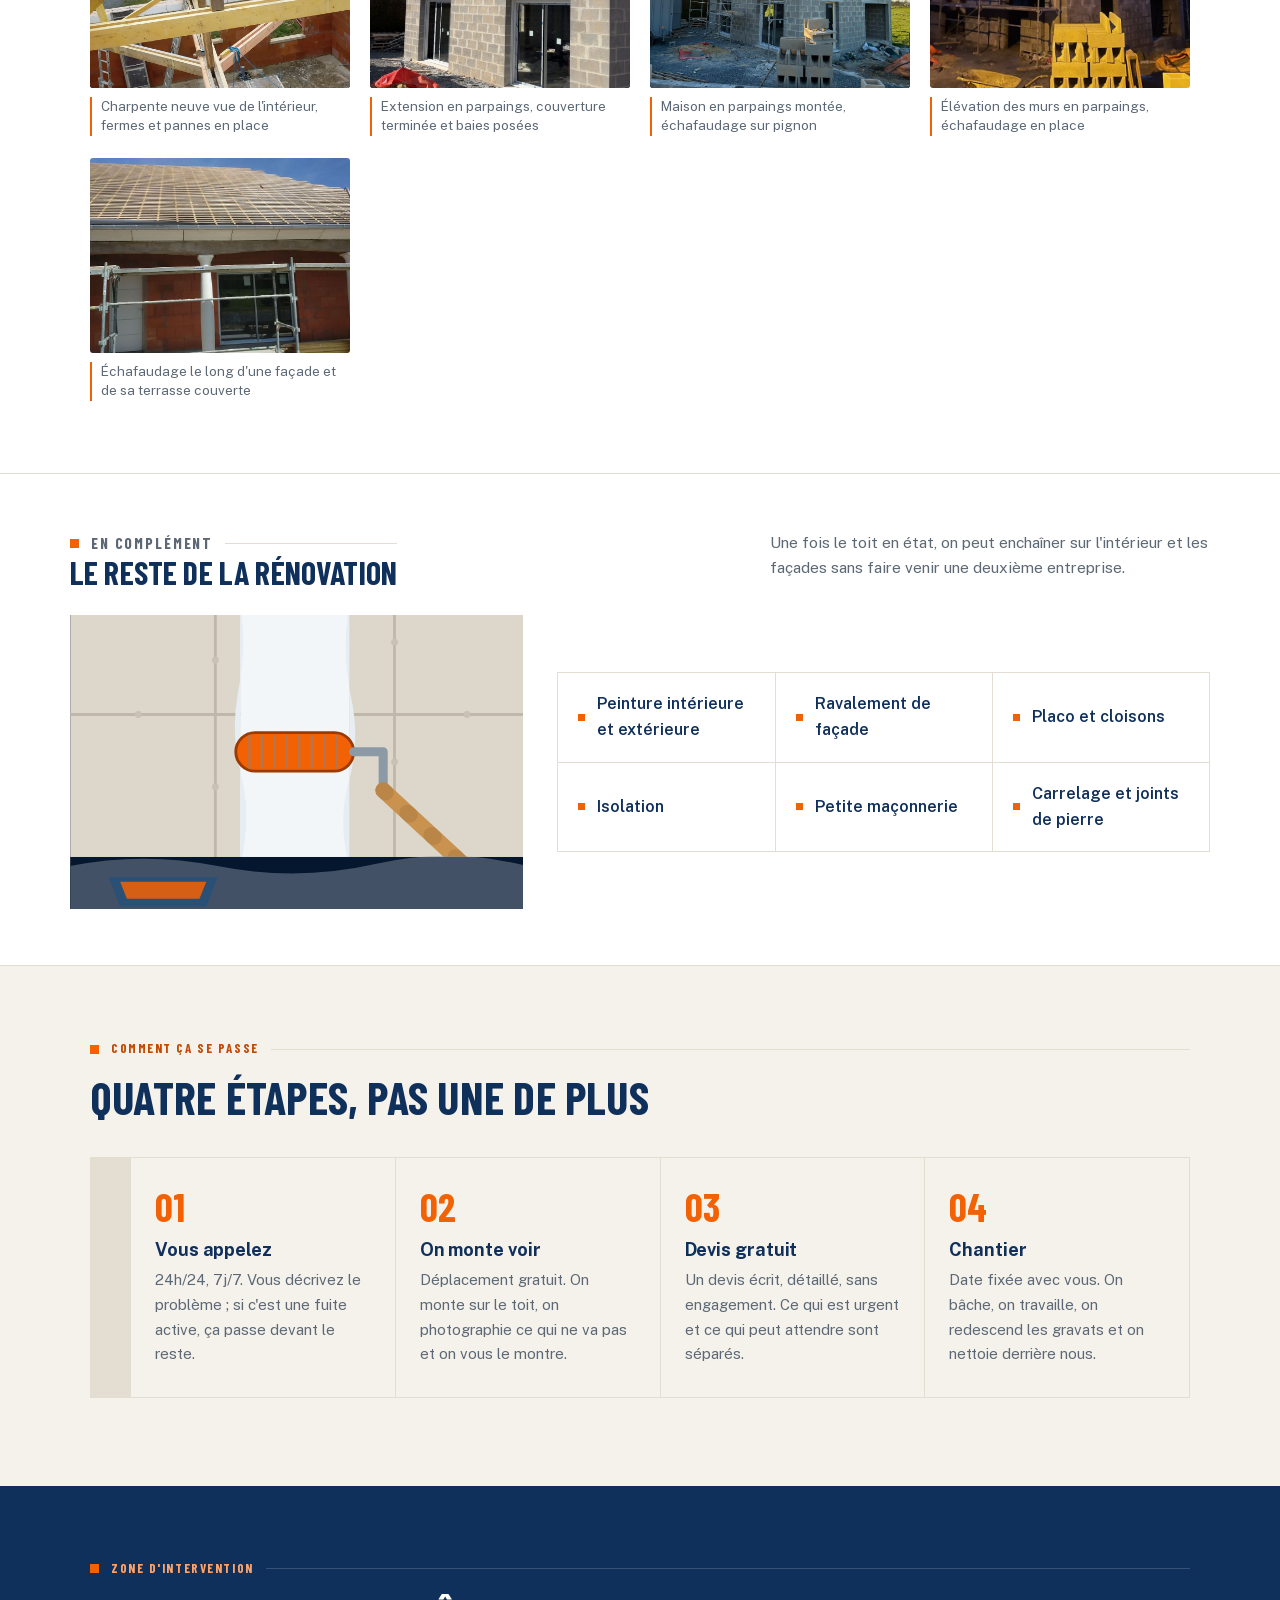
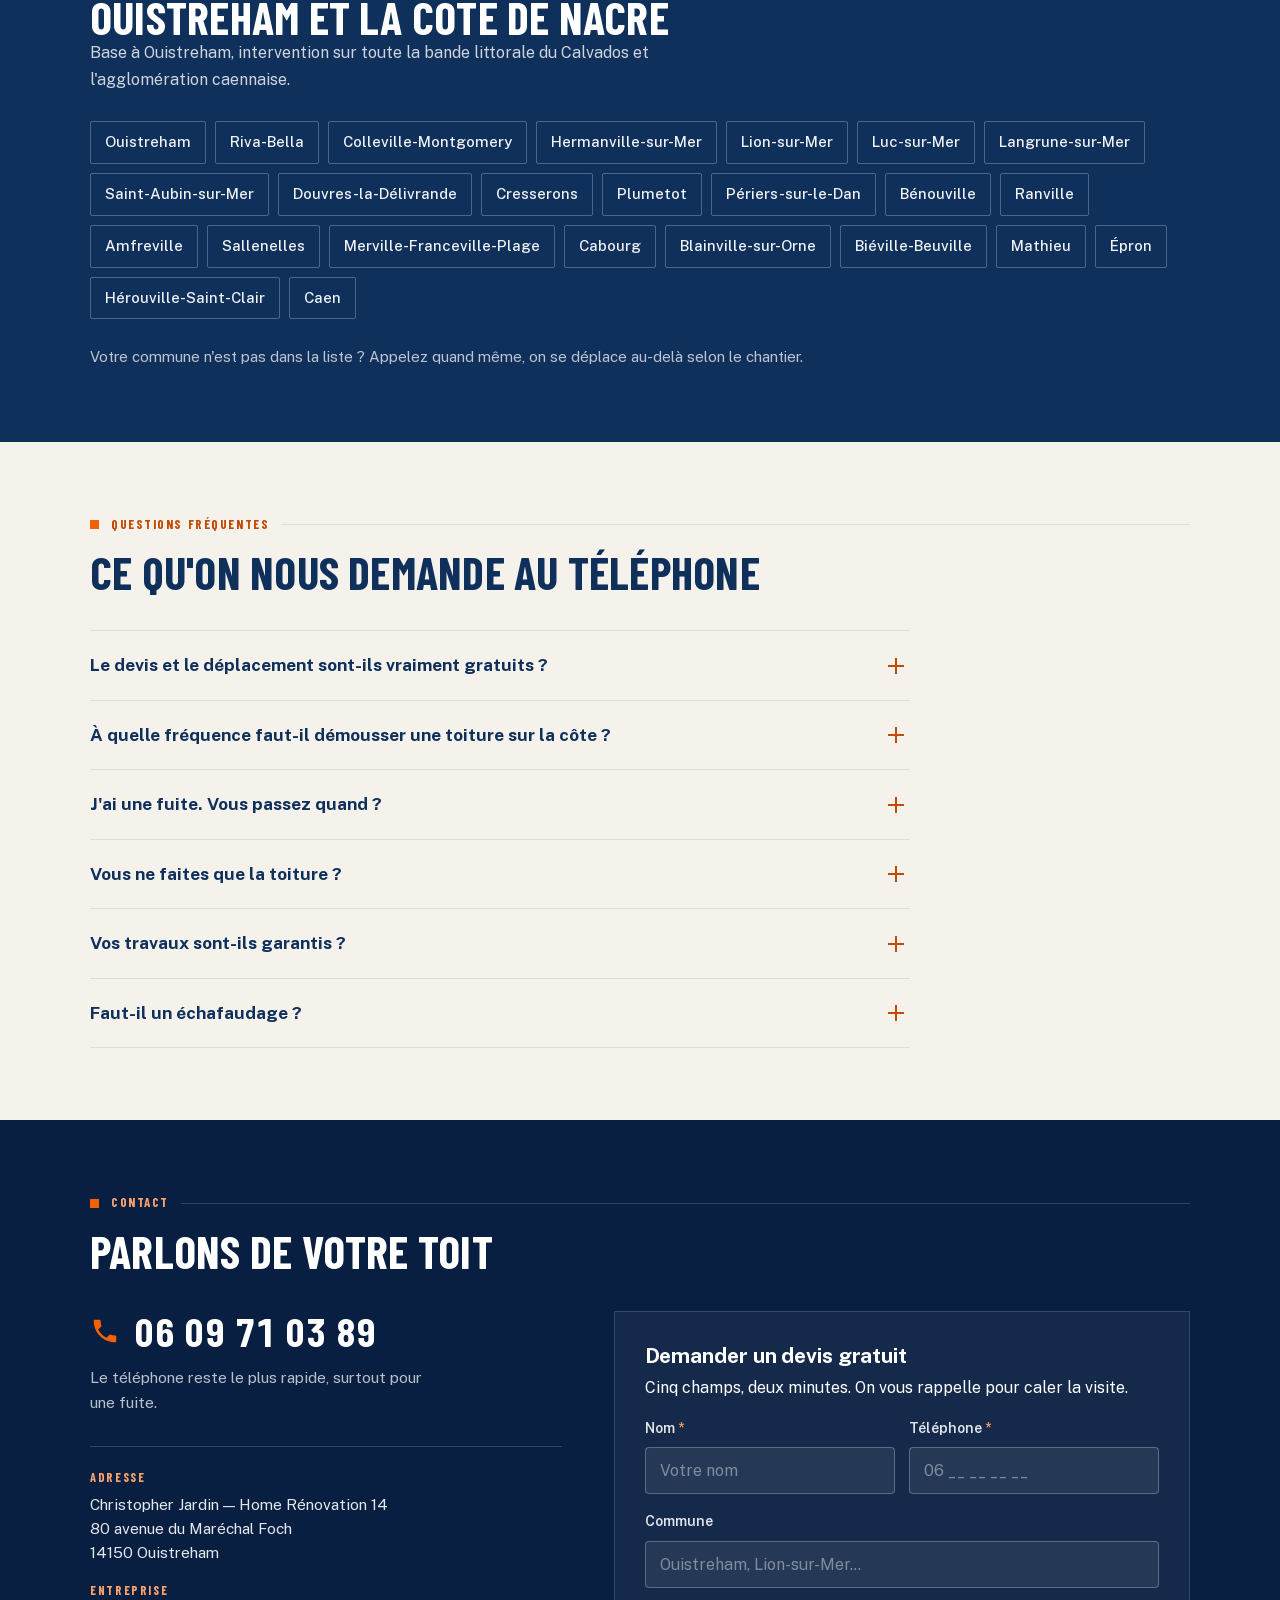
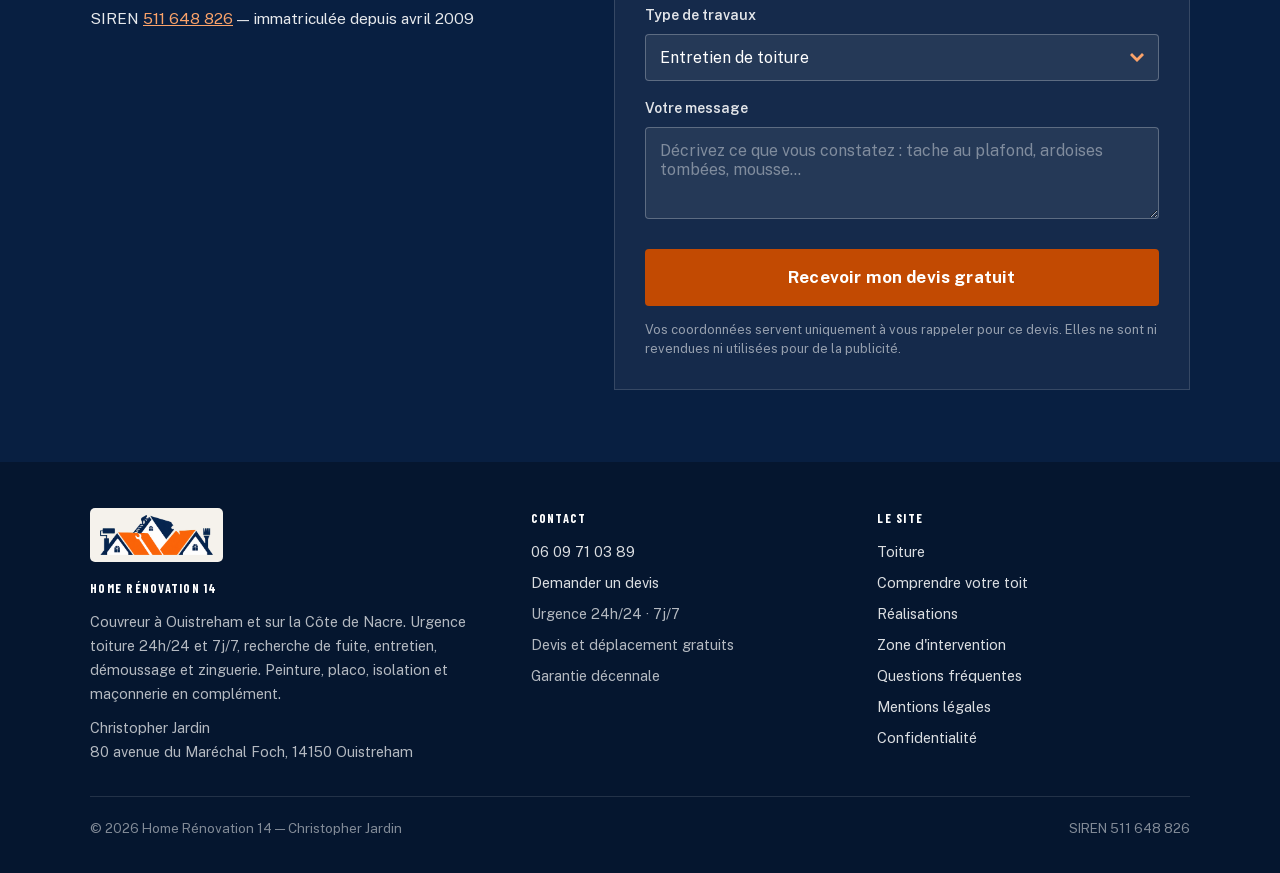
==== commit 67901f64: "L'en-tête se chevauchait sur ordinateur La marque était un item flex compressible alors que son text" ====
--- a/index.html
+++ b/index.html
@@ -48,10 +48,12 @@
       <a href="#faq">Questions</a>
       <a href="#contact">Contact</a>
     </nav>
-    <span class="hdr-247" aria-hidden="true">Urgence<b>24h/24 · 7j/7</b></span>
-    <a class="btn btn-tel" href="tel:+33609710389">
-      <svg width="17" height="17" viewBox="0 0 24 24" fill="currentColor" aria-hidden="true"><path d="M6.6 10.8c1.4 2.8 3.8 5.1 6.6 6.6l2.2-2.2c.3-.3.7-.4 1-.2 1.2.4 2.4.6 3.6.6.6 0 1 .4 1 1V20c0 .6-.4 1-1 1-9.4 0-17-7.6-17-17 0-.6.4-1 1-1h3.5c.6 0 1 .4 1 1 0 1.3.2 2.5.6 3.6.1.4 0 .8-.2 1l-2.3 2.2z"/></svg>
-      <span class="tel-num">06 09 71 03 89</span>
+    <a class="btn btn-tel hdr-cta" href="tel:+33609710389">
+      <svg width="19" height="19" viewBox="0 0 24 24" fill="currentColor" aria-hidden="true"><path d="M6.6 10.8c1.4 2.8 3.8 5.1 6.6 6.6l2.2-2.2c.3-.3.7-.4 1-.2 1.2.4 2.4.6 3.6.6.6 0 1 .4 1 1V20c0 .6-.4 1-1 1-9.4 0-17-7.6-17-17 0-.6.4-1 1-1h3.5c.6 0 1 .4 1 1 0 1.3.2 2.5.6 3.6.1.4 0 .8-.2 1l-2.3 2.2z"/></svg>
+      <span class="hdr-cta-txt">
+        <span class="hdr-cta-lab">Urgence 24h/24 · 7j/7</span>
+        <span class="tel-num">06 09 71 03 89</span>
+      </span>
     </a>
   </div>
 </header>
--- a/css/style.css
+++ b/css/style.css
@@ -116,19 +116,30 @@
   border-bottom:1px solid rgba(255,255,255,.1);
 }
 .hdr-in{display:flex;align-items:center;gap:20px;min-height:66px}
-.mark{display:flex;align-items:center;gap:11px;text-decoration:none;margin-right:auto;padding:6px 0}
+.mark{display:flex;align-items:center;gap:11px;flex:none;text-decoration:none;margin-right:auto;padding:6px 0}
 .mark-txt{font-family:var(--display);font-weight:700;text-transform:uppercase;line-height:.95;color:#fff}
 .mark-txt b{display:block;font-size:20px;letter-spacing:.01em}
 .mark-txt span{display:block;font-size:11px;letter-spacing:.18em;color:var(--tuile-clair);font-weight:600}
 
-.nav{display:flex;gap:22px;flex:none}
+.nav{display:flex;gap:18px;flex:none}
 .nav a{
-  font-size:14.5px;font-weight:600;color:rgba(255,255,255,.82);text-decoration:none;
+  font-size:14px;font-weight:600;color:rgba(255,255,255,.82);text-decoration:none;
   padding:6px 0;border-bottom:2px solid transparent;
 }
 .nav a:hover{color:#fff;border-bottom-color:var(--tuile)}
-.hdr .btn{padding:11px 18px;font-size:15px}
-@media (max-width:960px){.nav{display:none}}
+.hdr .btn{padding:9px 16px;font-size:15px}
+/* La mention 24h/24 tient dans le bouton plutôt qu'à côté : à côté, l'en-tête
+   n'avait plus un pixel de marge et le moindre écart de rendu le faisait déborder. */
+.hdr-cta{align-items:center;gap:10px;flex:none}
+.hdr-cta-txt{display:flex;flex-direction:column;align-items:flex-start;line-height:1.05}
+.hdr-cta-lab{
+  font-family:var(--display);font-weight:700;text-transform:uppercase;
+  font-size:11px;letter-spacing:.1em;color:rgba(255,255,255,.9);
+}
+.hdr-cta .tel-num{font-size:20px}
+/* Le menu se retire tant qu'il ne reste pas au moins ~40 px de marge, sinon
+   l'en-tête tient au pixel près et déborde au moindre écart de rendu. */
+@media (max-width:1100px){.nav{display:none}}
 @media (max-width:620px){.hdr .btn-tel{display:none}}
 
 /* ============================================================
@@ -441,15 +452,6 @@
    Urgence 24h/24 — les quatre arguments qui font décrocher
    ============================================================ */
 
-/* mention collée au bouton d'appel de l'en-tête */
-.hdr-247{
-  display:flex;flex-direction:column;line-height:1.15;text-align:right;
-  font-family:var(--display);text-transform:uppercase;letter-spacing:.08em;
-  font-size:11px;color:rgba(255,255,255,.6);font-weight:600;
-}
-.hdr-247 b{font-size:14px;color:var(--tuile-clair);letter-spacing:.05em;font-weight:700}
-@media (max-width:860px){.hdr-247{display:none}}
-
 /* bandeau urgence dans le hero */
 .urgence-pill{
   display:inline-flex;align-items:center;gap:11px;flex-wrap:wrap;
